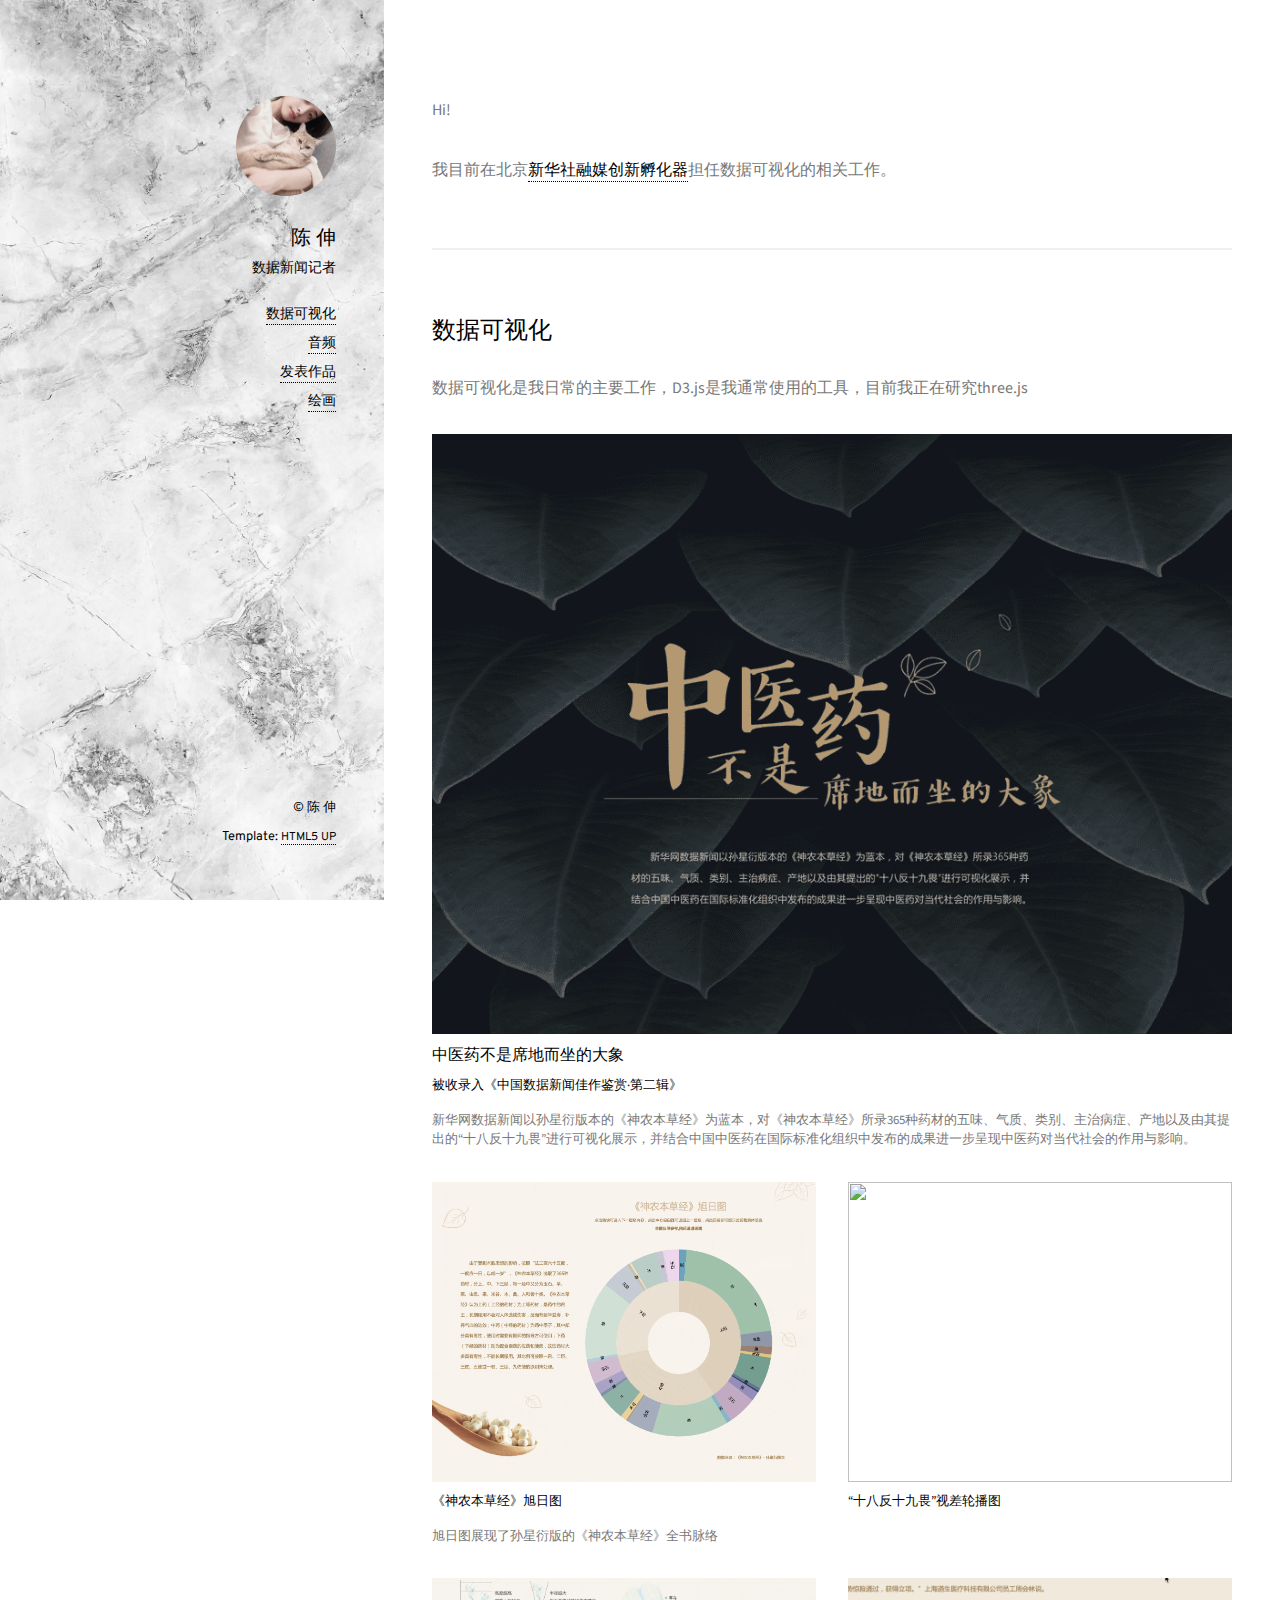
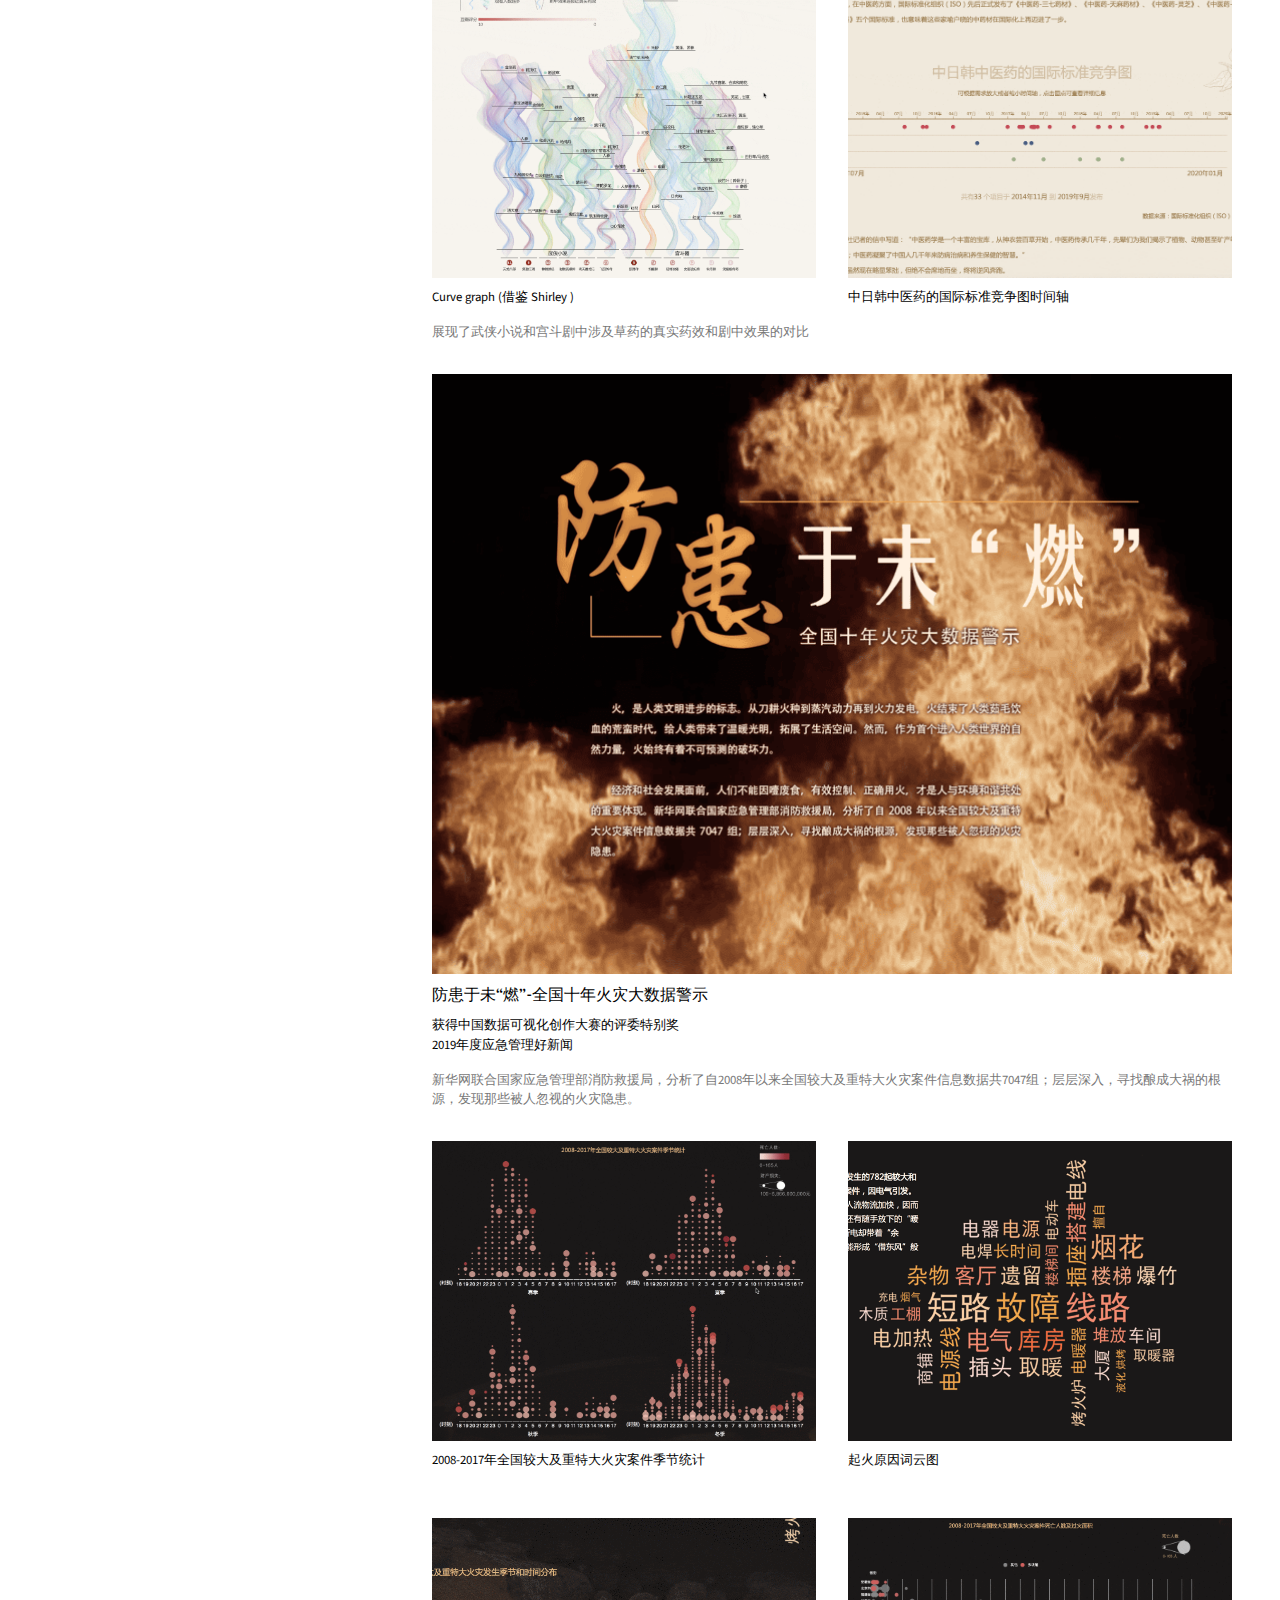
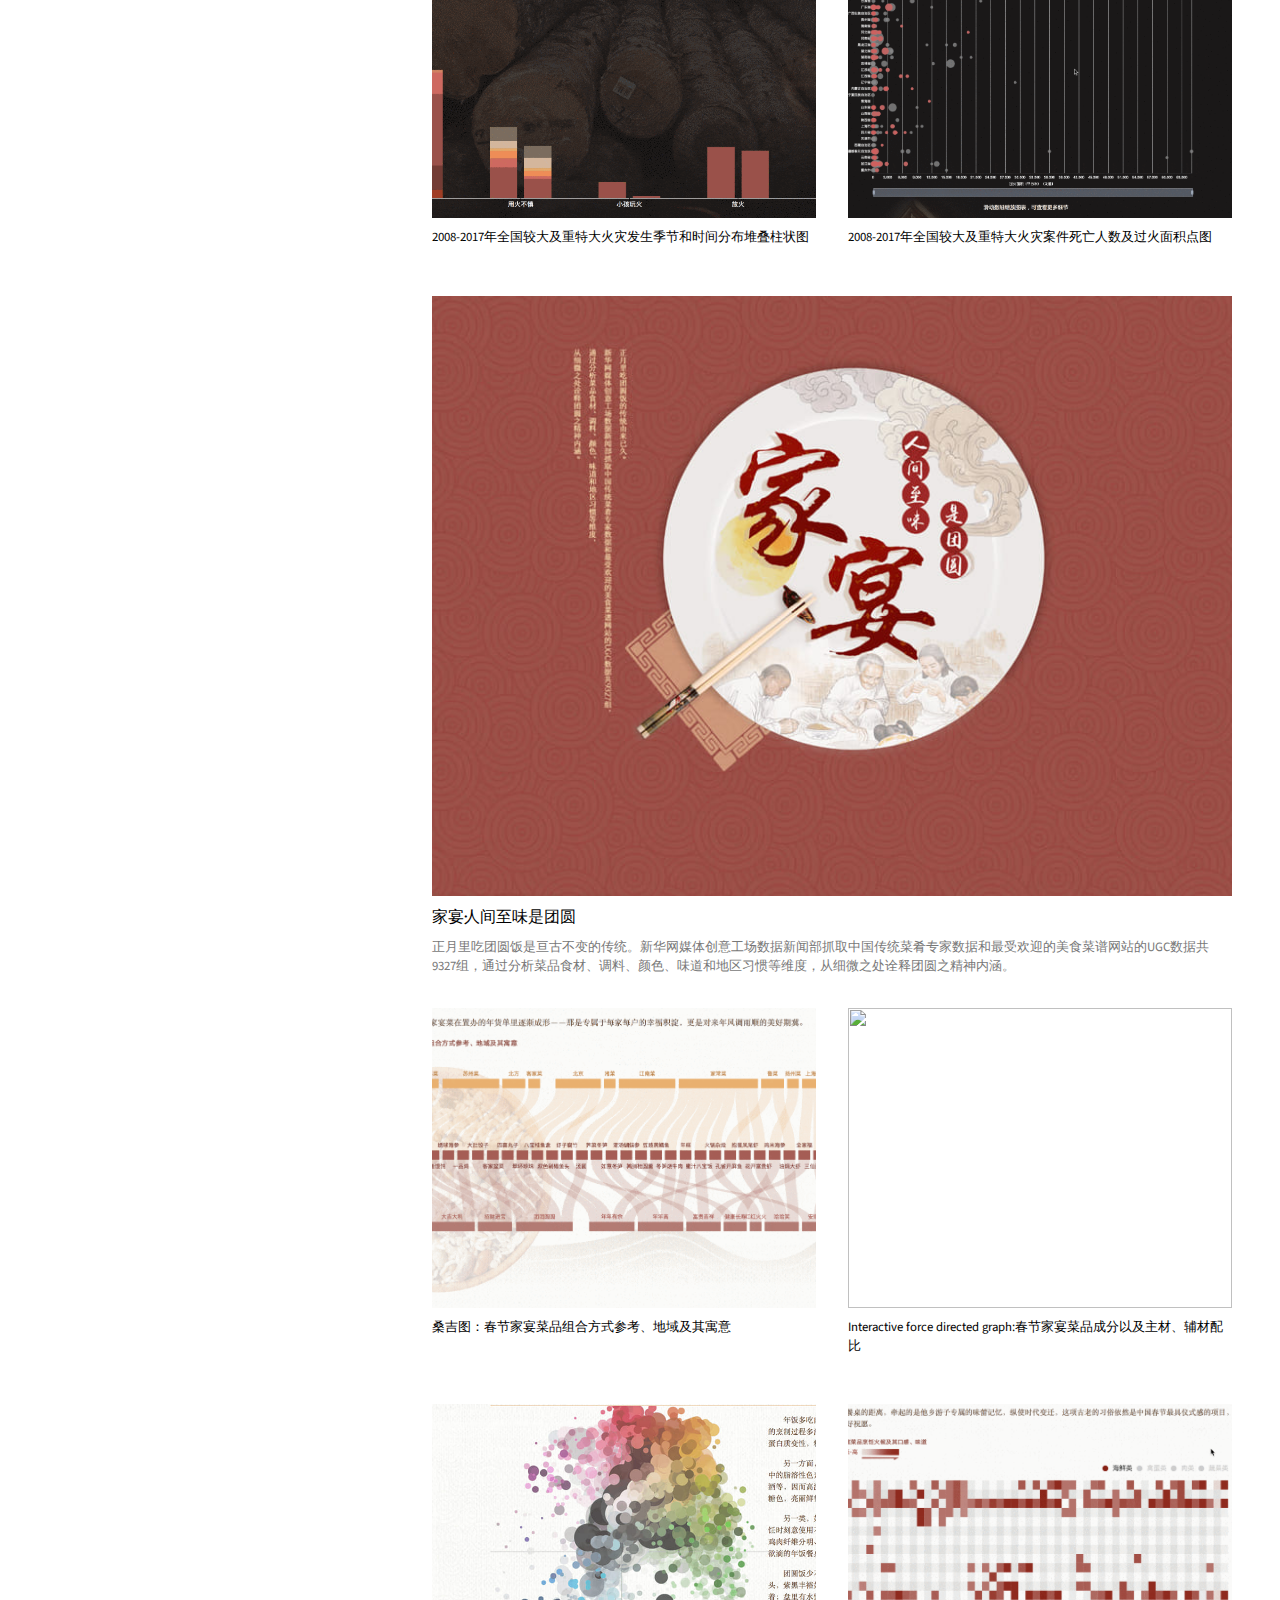
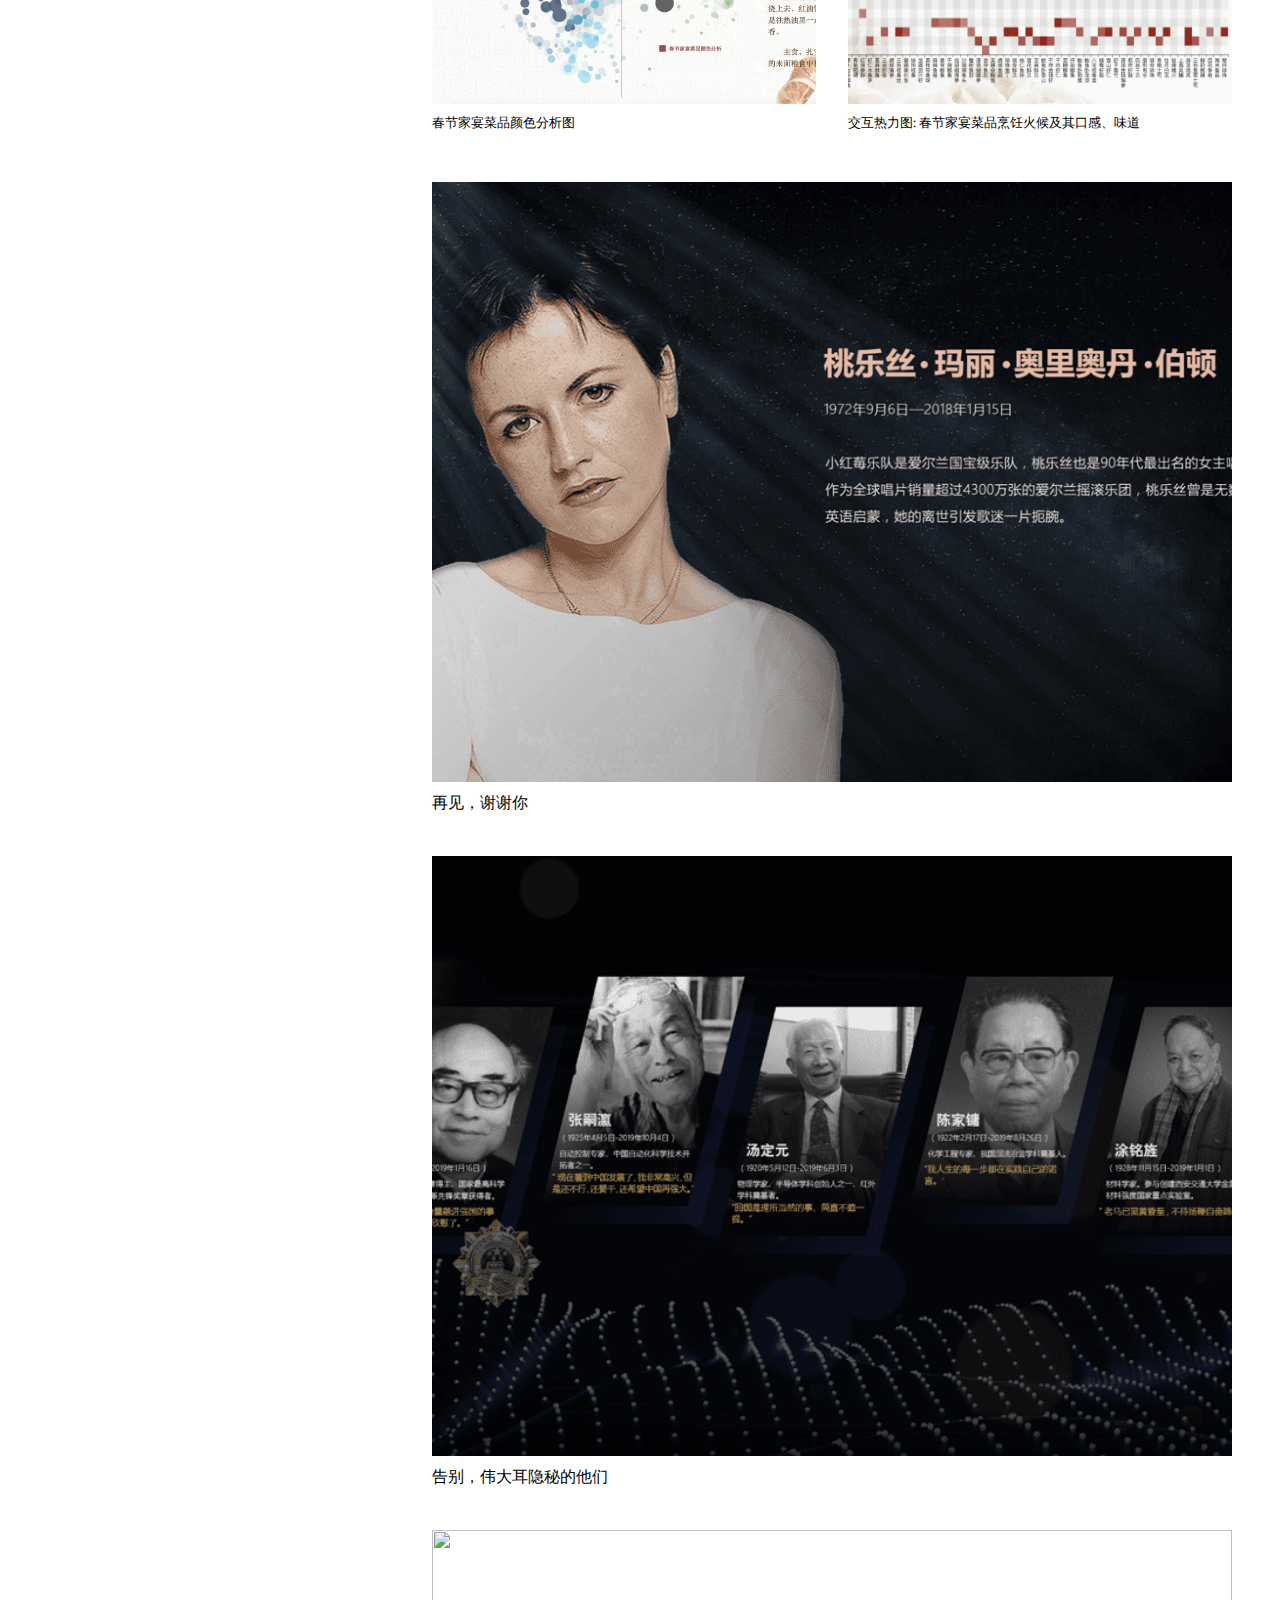
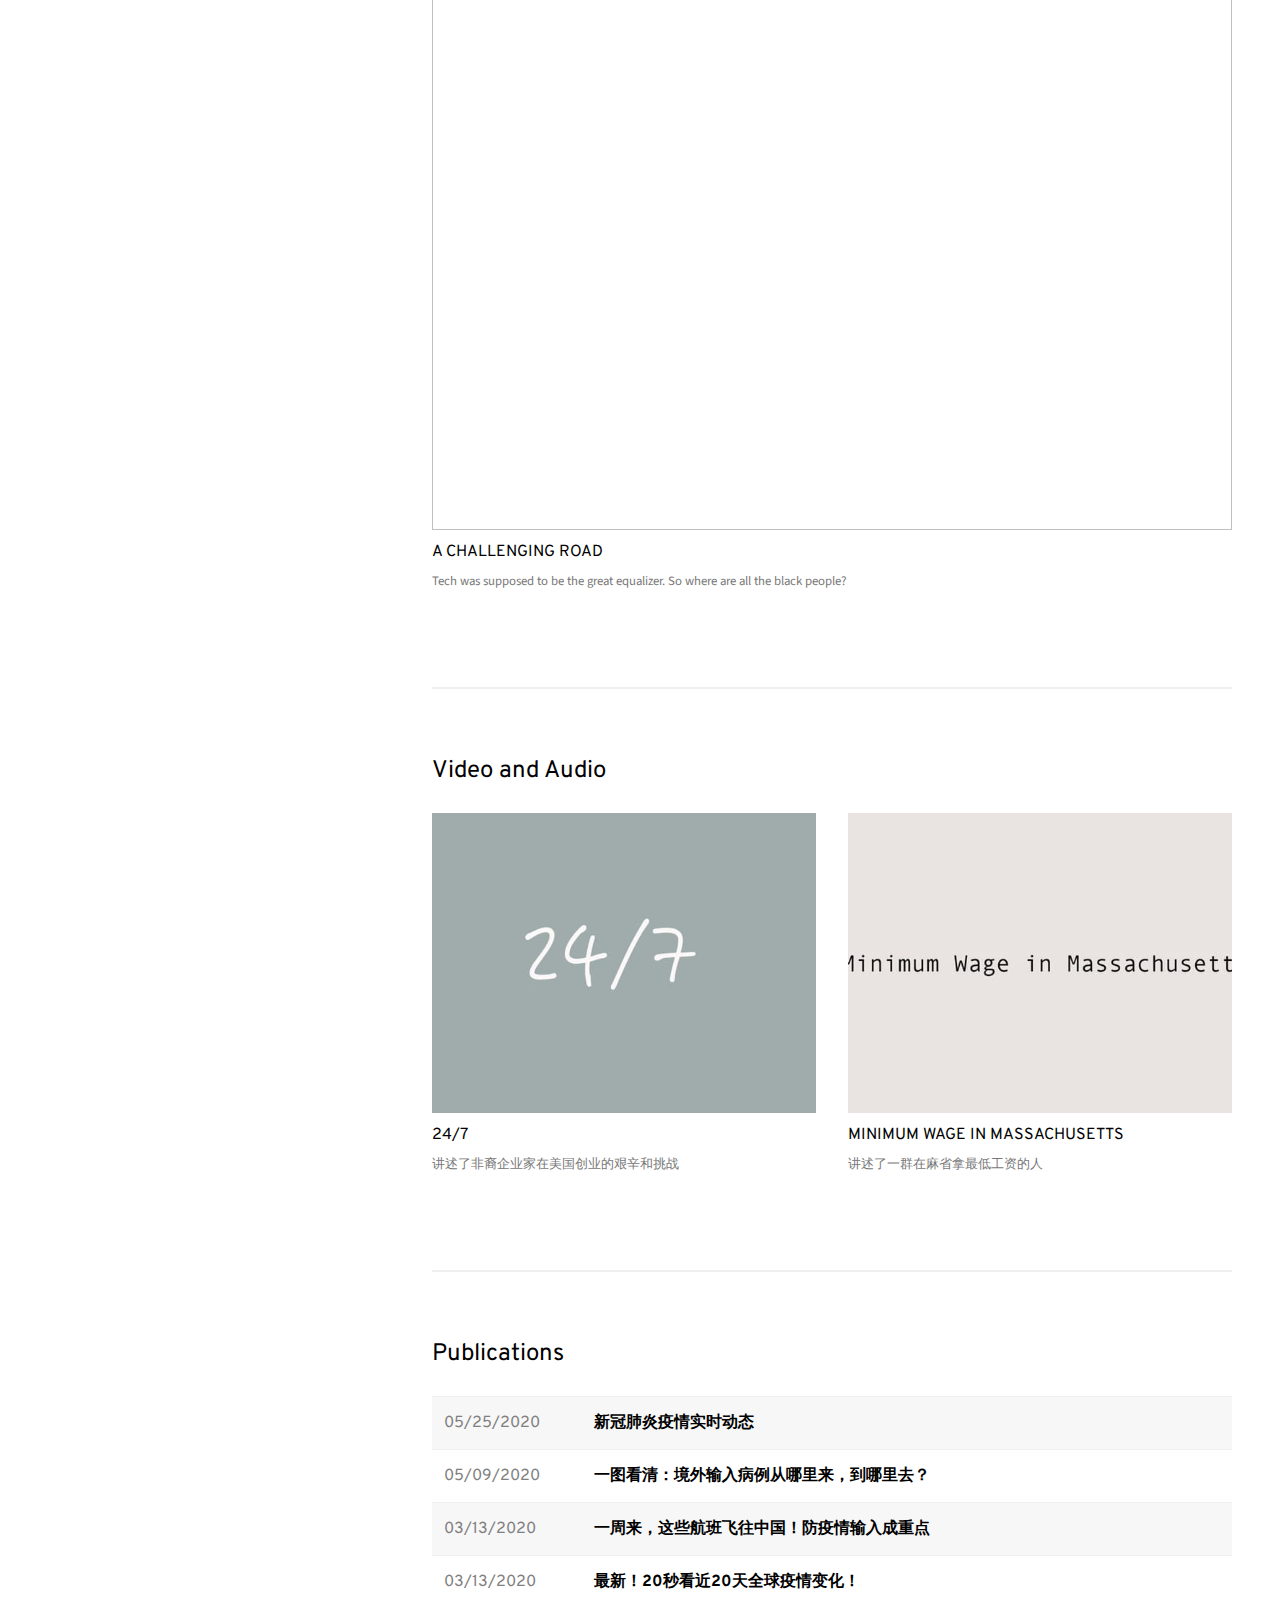
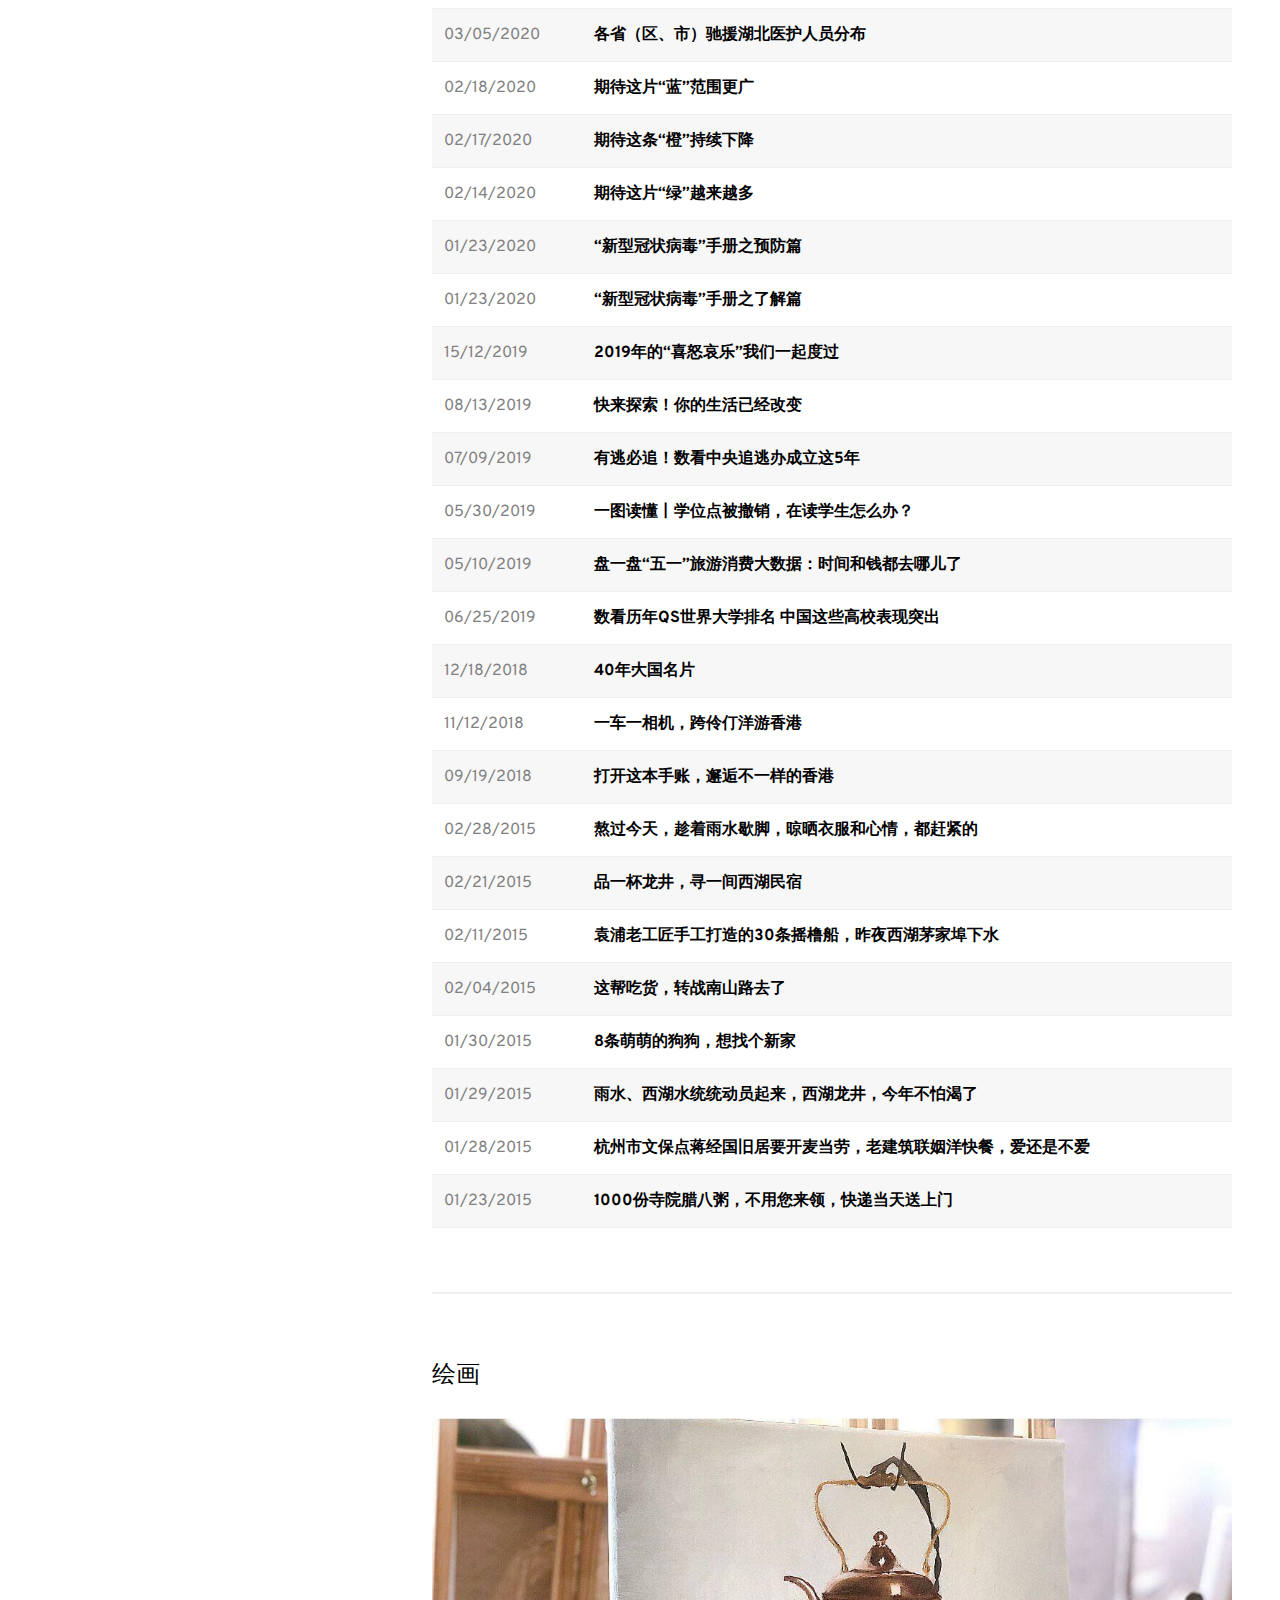
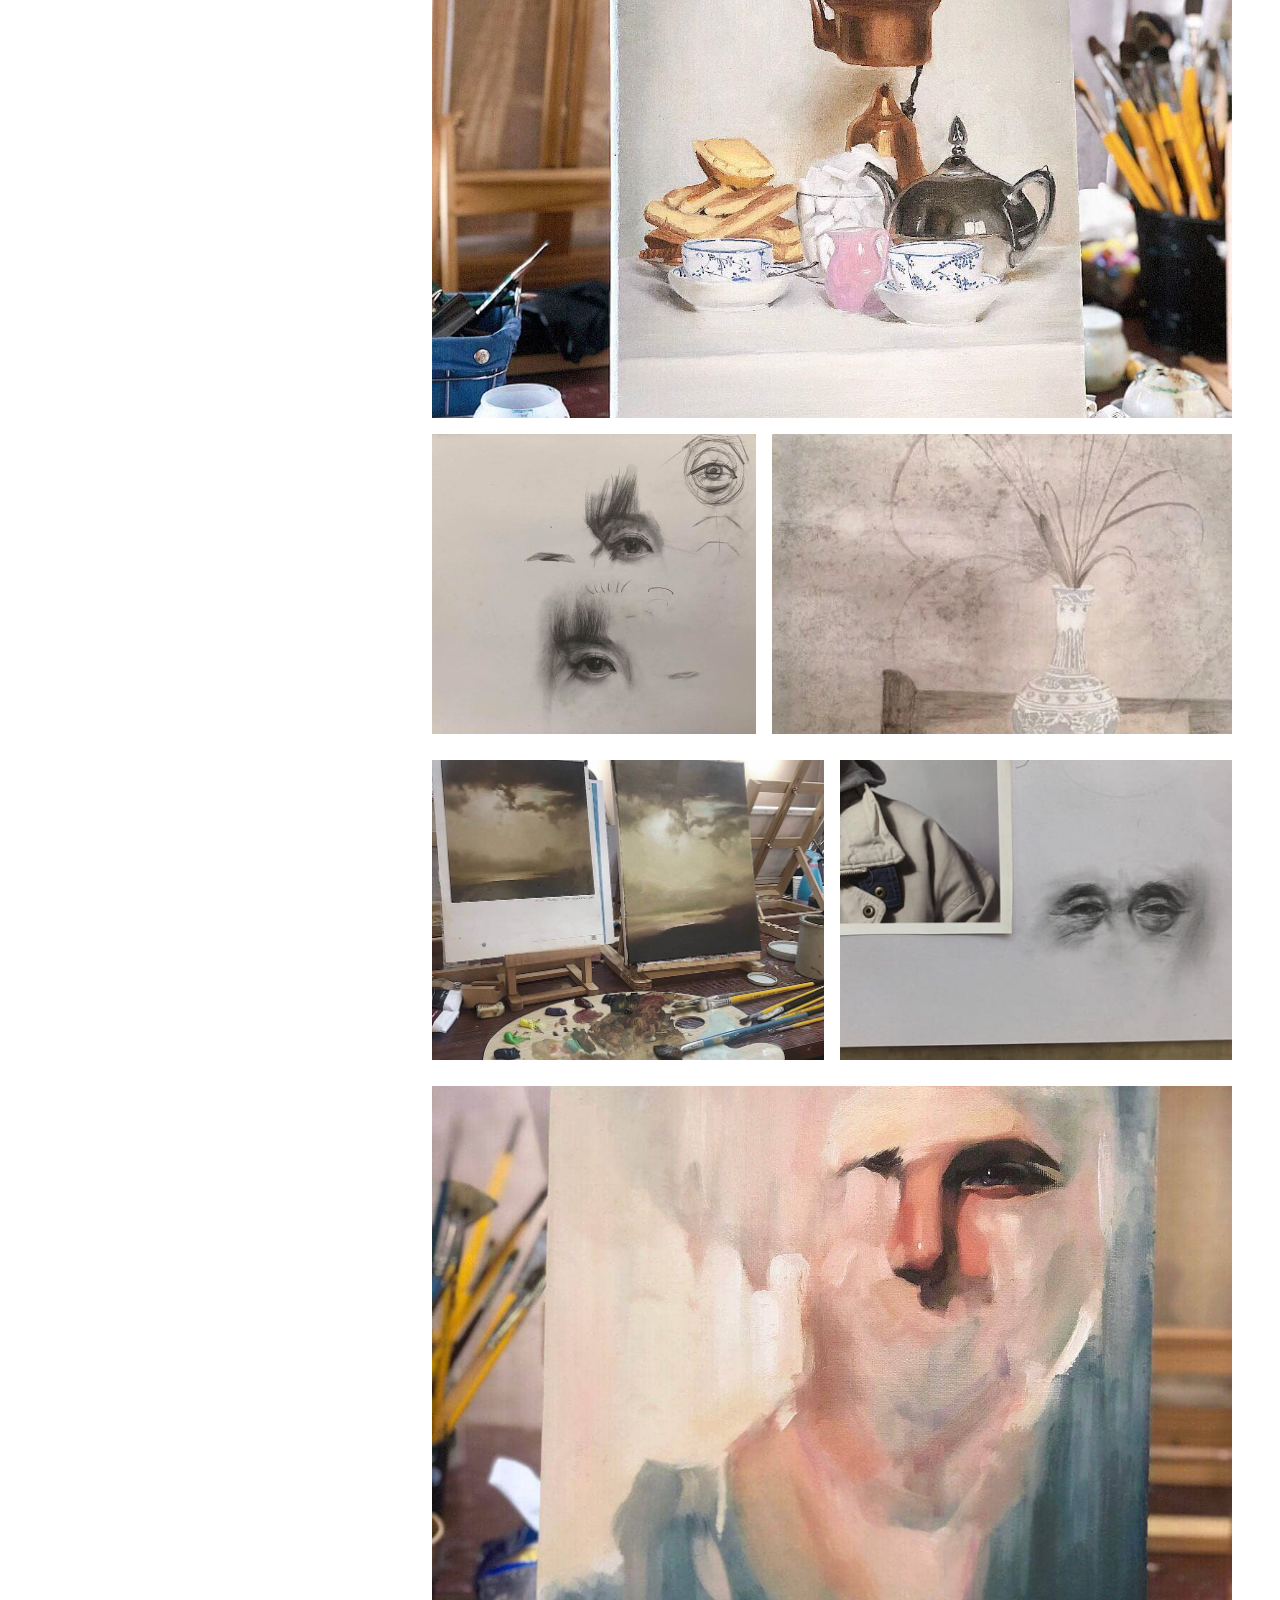
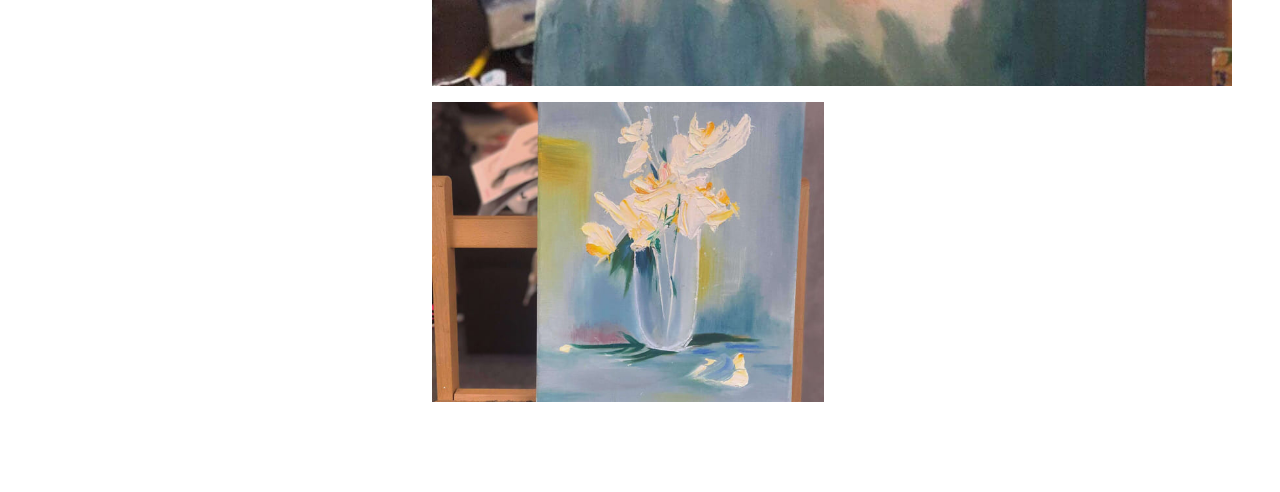
==== index2.html @ 61eae409 "add html" ====
<!DOCTYPE HTML>
<html>
	<head>
		<title>Shen Chen</title>
		<meta charset="utf-8" />
		<link rel="shortcut icon" type="image/x-icon" href="favicon.ico" />
		<meta name="viewport" content="width=device-width, initial-scale=1, user-scalable=no" />
		<link rel="stylesheet" href="assets/css/main.css" />
		<link rel="stylesheet" href="assets/css/custom.css" />
	</head>
	<body class="is-preload">

		<!-- Header -->
			<header id="header">
				<div class="inner">
					<a href="#" class="image avatar"><img src="images/shen.jpg" alt="Link to work" /></a>
					<h1> 陈 伸 </h1>
						<p>数据新闻记者</p>
						<ul >
							<li><a href="#two" > 数据可视化 </a></li>
							<li><a href="#three" > 音频 </a></li>
							<li><a href="#four" > 发表作品 </a></li>
							<li><a href="#five"> 绘画 </a></li>
						</ul>
				</div>
			</header>

		<!-- Main -->
			<div id="main">

				<!-- One -->
					<section id="one">
						<p>Hi! </p>
						<p>我目前在北京<a href="http://www.xinhuanet.com/datanews/index.htm">新华社融媒创新孵化器</a>担任数据可视化的相关工作。</p>
					</section>

				<!-- Two -->
					<section id="two">
						<h2>数据可视化</h2>
						<p>数据可视化是我日常的主要工作，D3.js是我通常使用的工具，目前我正在研究three.js </p>


						<div class="row">
							<article class="col-12 col-12-xsmall work-item">
								<a href="http://www.xinhuanet.com/video/sjxw/2019-08/02/c_1210225888.htm" target="_Blank" class="image fit thumb" ><img style="height:600px" src="images/thumbs/medicine1.png"/></a>
								<h3 class='sub_title'>中医药不是席地而坐的大象</h3>
								<div id='subhead'><p>被收录入《中国数据新闻佳作鉴赏·第二辑》</p></div>
								<p>
								新华网数据新闻以孙星衍版本的《神农本草经》为蓝本，对《神农本草经》所录365种药材的五味、气质、类别、主治病症、产地以及由其提出的“十八反十九畏”进行可视化展示，并结合中国中医药在国际标准化组织中发布的成果进一步呈现中医药对当代社会的作用与影响。
								</p>
							</article>
							<article class="col-6 col-12-xsmall work-item">
								<img src="images/thumbs/medicine2.gif" />
								<div id='subhead'><p>《神农本草经》旭日图</p></div>
								<p>旭日图展现了孙星衍版的《神农本草经》全书脉络</p>
							</article>
							<article class="col-6 col-12-xsmall work-item">
								<img src="images/thumbs/medicine3.gif" />
								<div id='subhead'><p>“十八反十九畏”视差轮播图</p></div>
							</article>
							<article class="col-6 col-12-xsmall work-item">
								<img src="images/thumbs/medicine4.gif" />
								<div id='subhead'><p>Curve graph (借鉴 <a href="http://sxywu.com/olympics/">Shirley</a> )</p></div>
								<p>展现了武侠小说和宫斗剧中涉及草药的真实药效和剧中效果的对比 </p>
							</article>
							<article class="col-6 col-12-xsmall work-item">
								<img src="images/thumbs/medicine5.gif" />
								<div id='subhead'><p>中日韩中医药的国际标准竞争图时间轴</p></div>
							</article>

							<article class="col-12 col-12-xsmall work-item">
								<a href="http://www.xinhuanet.com/video/sjxw/2019-04/12/c_1210106721.htm" class="image fit thumb" target="_blank"><img style="height:600px" src="images/thumbs/fire1.png"/></a>
								<h3 class='sub_title'>防患于未“燃”-全国十年火灾大数据警示</h3>
								<div id='subhead'><p>获得中国数据可视化创作大赛的评委特别奖<br />2019年度应急管理好新闻</p></div>
								<p>
                  新华网联合国家应急管理部消防救援局，分析了自2008年以来全国较大及重特大火灾案件信息数据共7047组；层层深入，寻找酿成大祸的根源，发现那些被人忽视的火灾隐患。
								</p>
							</article>
							<article class="col-6 col-12-xsmall work-item">
								<img src="images/thumbs/fire2.gif" />
								<div id='subhead'><p>2008-2017年全国较大及重特大火灾案件季节统计</p></div>
							</article>
							<article class="col-6 col-12-xsmall work-item">
								<img src="images/thumbs/fire3.png" />
								<div id='subhead'><p>起火原因词云图</p></div>
							</article>
							<article class="col-6 col-12-xsmall work-item">
								<img src="images/thumbs/fire4.gif" />
								<div id='subhead'><p>2008-2017年全国较大及重特大火灾发生季节和时间分布堆叠柱状图</p></div>
							</article>
							<article class="col-6 col-12-xsmall work-item">
								<img src="images/thumbs/fire5.gif" />
								<div id='subhead'><p>2008-2017年全国较大及重特大火灾案件死亡人数及过火面积点图</p></div>
							</article>

							<article class="col-12 col-12-xsmall work-item">
								<a href="http://www.xinhuanet.com/video/sjxw/2019-02/19/c_1210062862.htm" class="image fit thumb" target="_blank"><img style="height:600px" src="images/thumbs/festival1.jpg"/></a>
								<h3 class='sub_title'>家宴·人间至味是团圆</h3>
								<p>
                  正月里吃团圆饭是亘古不变的传统。新华网媒体创意工场数据新闻部抓取中国传统菜肴专家数据和最受欢迎的美食菜谱网站的UGC数据共9327组，通过分析菜品食材、调料、颜色、味道和地区习惯等维度，从细微之处诠释团圆之精神内涵。
								</p>
							</article>
							<article class="col-6 col-12-xsmall work-item">
								<img src="images/thumbs/festival2.gif" />
								<div id='subhead'><p>桑吉图：春节家宴菜品组合方式参考、地域及其寓意</p></div>
							</article>
							<article class="col-6 col-12-xsmall work-item">
								<img src="images/thumbs/festival3.gif" />
								<div id='subhead'><p>Interactive force directed graph:春节家宴菜品成分以及主材、辅材配比</p></div>
							</article>
							<article class="col-6 col-12-xsmall work-item">
								<img src="images/thumbs/festival4.jpg" />
								<div id='subhead'><p>春节家宴菜品颜色分析图</p></div>
							</article>
							<article class="col-6 col-12-xsmall work-item">
								<img src="images/thumbs/festival5.gif" />
								<div id='subhead'><p>交互热力图: 春节家宴菜品烹饪火候及其口感、味道</p></div>
							</article>

							<article class="col-12 col-12-xsmall work-item">
								<a href="http://fms.news.cn/swf/2018_sjxw/12_30_sqdr/index.html" class="image fit thumb" target="_blank"><img style="height:600px" src="images/thumbs/scroll1.png"/></a>
								<h3>再见，谢谢你</h3>
							</article>

							<article class="col-12 col-12-xsmall work-item">
								<a href="http://www.xinhuanet.com/video/sjxw/2019-12/27/c_1210414721.htm" class="image fit thumb" target="_blank"><img style="height:600px" src="images/thumbs/scroll2.png"/></a>
								<h3>告别，伟大耳隐秘的他们</h3>
							</article>

							<article class="col-12 col-12-xsmall work-item">
								<a href="https://web.northeastern.edu/themargins/tech-was-supposed-to-be-the-great-equalizer/" class="image fit thumb" target="_blank"><img style="height:600px" src="images/thumbs/dan.gif"/></a>
								<h3>A CHALLENGING ROAD</h3>
								<p>
									Tech was supposed to be the great equalizer. So where are all the black people?
								</p>
							</article>

							<!-- <article class="col-12 col-12-xsmall work-item">
								<a href="https://chenshen0406.github.io/homepage/datalist.html" class="image fit thumb" target="_blank"><img style="height:600px" src="images/thumbs/dave.gif"/></a>
								<h3>THE TREND OF U.S. STARTUP ACTIVITY</h3>
								<p>
									Coding course homework
								</p>
							</article> -->

							<!-- <article class="col-12 col-12-xsmall work-item">
								<a href="https://chenshen0406.github.io/final/dist/" class="image fit thumb" target="_blank"><img style="height:600px" src="images/thumbs/dots.gif"/></a>
								<h3>TERRORISM IN THE UNITED STATES FROM 1996 TO 2016</h3>
								<p>
									Coding course homework
								</p>
							</article> -->
						</div>

					</section>


					<!-- Three -->
						<section id="three">
							<h2>Video and Audio</h2>
							<div class="row">
								<article class="col-6 col-12-xsmall work-item">
									<a href="https://pan.baidu.com/s/1smZmDOD" class="image fit thumb" target="_blank"><img src="images/thumbs/video1.jpg" alt="Link to work" /></a>
									<h3>24/7</h3>
									<p>讲述了非裔企业家在美国创业的艰辛和挑战</p>
								</article>
								<article class="col-6 col-12-xsmall work-item">
									<a href="https://pan.baidu.com/s/1pMO1xft" class="image fit thumb" target="_blank"><img src="images/thumbs/audio1.jpg" alt="Link to work" /></a>
									<h3 class='sub_title'>Minimum Wage in Massachusetts</h3>
									<p>讲述了一群在麻省拿最低工资的人</p>
								</article>
							</div>

						</section>

						<!-- Four -->
							<section id="four">
								<h2>Publications</h2>
								<article class="col-12 col-12-xsmall work-item">
									<table style="width:100%">

                    <tr>
                      <td class="date">05/25/2020</td>
                      <td class="work">
                        <a href="http://fms.news.cn/swf/2020_sjxw/2_1_xgyq/index.html?v=0.2549804477332146" class='sub_title' target="_blank">
                          新冠肺炎疫情实时动态
                        </a><br>
                      </td>
                    </tr>

                    <tr>
                      <td class="date">05/09/2020</td>
                      <td class="work">
                        <a href="http://www.xinhuanet.com/video/sjxw/2020-05/09/c_1210611324.htm" class='sub_title' target="_blank">
                          一图看清：境外输入病例从哪里来，到哪里去？
                        </a><br>
                      </td>
                    </tr>

                    <tr>
                      <td class="date">03/13/2020</td>
                      <td class="work">
                        <a href="http://www.xinhuanet.com/video/sjxw/2020-03/13/c_1210512285.htm" class='sub_title' target="_blank">
                          一周来，这些航班飞往中国！防疫情输入成重点
                        </a><br>
                      </td>
                    </tr>

                    <tr>
                      <td class="date">03/13/2020</td>
                      <td class="work">
                        <a href="http://www.xinhuanet.com/video/2020-03/13/c_1210512931.htm" class='sub_title' target="_blank">
                          最新！20秒看近20天全球疫情变化！
                        </a><br>
                      </td>
                    </tr>

                    <tr>
                      <td class="date">03/05/2020</td>
                      <td class="work">
                        <a href="http://www.xinhuanet.com/video/sjxw/2020-03/05/c_1210501522.htm" class='sub_title' target="_blank">
                          各省（区、市）驰援湖北医护人员分布
                        </a><br>
                      </td>
                    </tr>

                    <tr>
                      <td class="date">02/18/2020</td>
                      <td class="work">
                        <a href="http://www.xinhuanet.com/video/2020-03/13/c_1210512931.htm" class='sub_title' target="_blank">
                          期待这片“蓝”范围更广
                        </a><br>
                      </td>
                    </tr>

                    <tr>
                      <td class="date">02/17/2020</td>
                      <td class="work">
                        <a href="http://www.xinhuanet.com/video/sjxw/2020-02/17/c_1210478008.htm" class='sub_title' target="_blank">
                          期待这条“橙”持续下降
                        </a><br>
                      </td>
                    </tr>

                    <tr>
                      <td class="date">02/14/2020</td>
                      <td class="work">
                        <a href="http://www.xinhuanet.com/video/sjxw/2020-02/14/c_1210474508.htm" class='sub_title' target="_blank">
                          期待这片“绿”越来越多
                        </a><br>
                      </td>
                    </tr>

                    <tr>
                      <td class="date">01/23/2020</td>
                      <td class="work">
                        <a href="http://www.xinhuanet.com/video/sjxw/2020-01/23/c_1210450336.htm" class='sub_title' target="_blank">
                          “新型冠状病毒”手册之预防篇
                        </a><br>
                      </td>
                    </tr>

                    <tr>
                      <td class="date">01/23/2020</td>
                      <td class="work">
                        <a href="http://www.xinhuanet.com/video/sjxw/2020-01/22/c_1210449031.htm" class='sub_title' target="_blank">
                        “新型冠状病毒”手册之了解篇
                        </a><br>
                      </td>
                    </tr>

                    <tr>
                      <td class="date">15/12/2019</td>
                      <td class="work">
                        <a href="http://www.xinhuanet.com/video/sjxw/2019-12/25/c_1210411495.htm" class='sub_title' target="_blank">
                          2019年的“喜怒哀乐”我们一起度过
                        </a><br>
                      </td>
                    </tr>

									<tr>
										<td class="date">08/13/2019</td>
										<td class="work">
											<a href="http://fms.news.cn/swf/2019_sjxw/8_13_ms/index.html" class='sub_title' target="_blank">
												快来探索！你的生活已经改变
											</a><br>
										</td>
									</tr>

									<tr>
										<td class="date">07/09/2019</td>
										<td class="work">
											<a href="http://www.xinhuanet.com/video/sjxw/2019-07/09/c_1210186580.htm" class='sub_title' target="_blank">
												有逃必追！数看中央追逃办成立这5年
											</a>
										</td>
									</tr>
									<tr>
										<td class="date">05/30/2019</td>
										<td class="work">
											<a href="http://www.xinhuanet.com/video/sjxw/2019-05/30/c_1210147977.htm " class='sub_title' target="_blank">
												一图读懂丨学位点被撤销，在读学生怎么办？
											</a>
										</td>
									</tr>
									<tr>
										<td class="date">05/10/2019</td>
										<td class="work">
											<a href="http://www.xinhuanet.com/video/sjxw/2019-05/10/c_1210131054.htm" class='sub_title' target="_blank">
												盘一盘“五一”旅游消费大数据：时间和钱都去哪儿了
											</a>
										</td>
									</tr>
									<tr>
										<td class="date">06/25/2019</td>
										<td class="work">
											<a href="http://www.xinhuanet.com/video/sjxw/2019-06/25/c_1210169179.htm" class='sub_title' target="_blank">
												数看历年QS世界大学排名 中国这些高校表现突出
											</a>
										</td>
									</tr>
									<tr>
										<td class="date">12/18/2018</td>
										<td class="work">
											<a href="http://www.xinhuanet.com/video/sjxw/2018-12/18/c_1210018050.htm" class='sub_title' target="_blank">
												40年·大国名片
											</a>
										</td>
									</tr>
									<tr>
										<td class="date">11/12/2018</td>
										<td class="work">
											<a href="http://www.xinhuanet.com/video/sjxw/2018-11/12/c_129991856.htm" class='sub_title' target="_blank">
												一车一相机，跨伶仃洋游香港
											</a>
										</td>
									</tr>
									<tr>
										<td class="date">09/19/2018</td>
										<td class="work">
											<a href="http://www.xinhuanet.com/video/sjxw/2018-09/19/c_129956661.htm" class='sub_title' target="_blank">
												打开这本手账，邂逅不一样的香港
											</a>
										</td>
									</tr>
									<tr>
										<td class="date">02/28/2015</td>
										<td class="work">
											<a href="http://qjwb.zjol.com.cn/html/2015-02/28/content_2977026.htm?div=-1" class='sub_title' target="_blank">
                        熬过今天，趁着雨水歇脚，晾晒衣服和心情，都赶紧的
											</a><br>
										</td>
									</tr>
									<tr>
										<td class="date">02/21/2015</td>
										<td class="work">
											<a href="http://qjwb.zjol.com.cn/html/2015-02/21/content_2974654.htm?div=-1" class='sub_title' target="_blank">
                        品一杯龙井，寻一间西湖民宿
											</a><br>
										</td>
									</tr>
									<tr>
										<td class="date">02/11/2015</td>
										<td class="work">
											<a href="http://qjwb.zjol.com.cn/html/2015-02/11/content_2968816.htm?div=-1" class='sub_title' target="_blank">
                        袁浦老工匠手工打造的30条摇橹船，昨夜西湖茅家埠下水
                      </a><br>
										</td>
									</tr>
									<tr>
										<td class="date">02/04/2015</td>
										<td class="work">
											<a href="http://qjwb.zjol.com.cn/html/2015-02/04/content_2962289.htm?div=-1" class='sub_title' target="_blank">
												这帮吃货，转战南山路去了
											</a><br>
										</td>
									</tr>
									<tr>
										<td class="date">01/30/2015</td>
										<td class="work">
											<a href="http://qjwb.zjol.com.cn/html/2015-01/30/content_2958847.htm?div=-1" class='sub_title' target="_blank">
												8条萌萌的狗狗，想找个新家
											</a><br>
										</td>
									</tr>
									<tr>
										<td class="date">01/29/2015</td>
										<td class="work">
											<a href="http://qjwb.zjol.com.cn/html/2015-01/29/content_2956926.htm?div=-1" class='sub_title' target="_blank">
                        雨水、西湖水统统动员起来，西湖龙井，今年不怕渴了
											</a><br>
										</td>
									</tr>
									<tr>
										<td class="date">01/28/2015</td>
										<td class="work">
											<a href="http://qjwb.zjol.com.cn/html/2015-01/28/content_2956063.htm?div=-1" class='sub_title' target="_blank">
                        杭州市文保点蒋经国旧居要开麦当劳，老建筑联姻洋快餐，爱还是不爱
											</a><br>
										</td>
									</tr>
									<tr>
										<td class="date">01/23/2015</td>
										<td class="work">
											<a href="http://qjwb.zjol.com.cn/html/2015-01/23/content_2951926.htm?div=-1" class='sub_title' target="_blank">
                        1000份寺院腊八粥，不用您来领，快递当天送上门
											</a><br>
										</td>
									</tr>
								</table>
								</article>
							</section>

							<section id="five">
								<h2>绘画</h2>
								<!-- <p>I have loved drawing since I was a kid. Sometimes painting helps to distract me from difficult situations and concentrate my mind. </p> -->
								<div class="box alt">
									<div class="row gtr-50 gtr-uniform">
										<article class="col-12 col-12-xsmall tall-work-item"><a href="images/thumbs/fine6.jpg" class="image fit thumb"><img src="images/thumbs/fine6.jpg"/></a></article>
										<article class="col-5 col-12-xsmall work-item"><a href="images/thumbs/fine2.jpg" class="image fit thumb"><img src="images/thumbs/fine2.jpg"/></a></article>
										<article class="col-7 col-12-xsmall work-item"><a href="images/thumbs/fine3.jpg" class="image fit thumb"><img src="images/thumbs/fine3.jpg"/></a></article>
										<article class="col-6 col-12-xsmall work-item"><a href="images/thumbs/fine4.jpg" class="image fit thumb"><img src="images/thumbs/fine4.jpg"/></a></article>
										<article class="col-6 col-12-xsmall work-item"><a href="images/thumbs/fine1.jpg" class="image fit thumb"><img src="images/thumbs/fine1.jpg"/></a></article>
										<article class="col-12 col-12-xsmall tall-work-item"><a href="images/thumbs/fine5.jpg" class="image fit thumb"><img src="images/thumbs/fine5.jpg"/></a></article>
										<article class="col-6 col-12-xsmall work-item"><a href="images/thumbs/fine7.jpg" class="image fit thumb"><img src="images/thumbs/fine7.jpg" /></a></article>
									</div>
								</div>
							</section>



		<!-- Footer -->
			<footer id="footer">
				<div class="inner">
					<!-- <ul class="icons">
						<li><a href="http://twitter.com/beatricezjin" class="icon fa-twitter" target="_blank"><span class="label">Twitter</span></a></li>
						<li><a href="http://github.com/bzjin" class="icon fa-github" target="_blank"><span class="label">Github</span></a></li>
						<li><a href="https://www.linkedin.com/in/beatrice-j-1486b997/" class="icon fa-linkedin" target="_blank"><span class="label">LinkedIn</span></a></li>
					</ul> -->
					<ul class="copyright" >
						<li>&copy; 陈 伸</li><li>Template: <a href="http://html5up.net">HTML5 UP</a></li>
					</ul>
				</div>
			</footer>

		<!-- Scripts -->
			<script src="assets/js/jquery.min.js"></script>
			<script src="assets/js/jquery.poptrox.min.js"></script>
			<script src="assets/js/browser.min.js"></script>
			<script src="assets/js/breakpoints.min.js"></script>
			<script src="assets/js/util.js"></script>
			<script src="assets/js/main.js"></script>

	</body>
</html>
---- assets/css/main.css ----
@import url("font-awesome.min.css");
@import url("https://fonts.googleapis.com/css?family=Overpass:400,800");
@import url("https://fonts.googleapis.com/css?family=Source+Sans+Pro:400,800");

/*
	Strata by HTML5 UP
	html5up.net | @ajlkn
	Free for personal and commercial use under the CCA 3.0 license (html5up.net/license)
*/

html, body, div, span, applet, object,
iframe, h1, h2, h3, h4, h5, h6, p, blockquote,
pre, a, abbr, acronym, address, big, cite,
code, del, dfn, em, img, ins, kbd, q, s, samp,
small, strike, strong, sub, sup, tt, var, b,
u, i, center, dl, dt, dd, ol, ul, li, fieldset,
form, label, legend, table, caption, tbody,
tfoot, thead, tr, th, td, article, aside,
canvas, details, embed, figure, figcaption,
footer, header, hgroup, menu, nav, output, ruby,
section, summary, time, mark, audio, video {
	margin: 0;
	padding: 0;
	border: 0;
	font-size: 100%;
	font: inherit;
	vertical-align: baseline;}

article, aside, details, figcaption, figure,
footer, header, hgroup, menu, nav, section {
	display: block;}

body {
	line-height: 1;
}

ol, ul {
	list-style: none;
}

blockquote, q {
	quotes: none;
}

	blockquote:before, blockquote:after, q:before, q:after {
		content: '';
		content: none;
	}

table {
	border-collapse: collapse;
	border-spacing: 0;
}

body {
	-webkit-text-size-adjust: none;
}

mark {
	background-color: transparent;
	color: inherit;
}

input::-moz-focus-inner {
	border: 0;
	padding: 0;
}

input, select, textarea {
	-moz-appearance: none;
	-webkit-appearance: none;
	-ms-appearance: none;
	appearance: none;
}

/* Basic */

	html {
		box-sizing: border-box;
	}

	*, *:before, *:after {
		box-sizing: inherit;
	}

	body {
		background: #fff;
	}

		body.is-preload *, body.is-preload *:before, body.is-preload *:after {
			-moz-animation: none !important;
			-webkit-animation: none !important;
			-ms-animation: none !important;
			animation: none !important;
			-moz-transition: none !important;
			-webkit-transition: none !important;
			-ms-transition: none !important;
			transition: none !important;
		}

	body, input, select, textarea {
		/* color: black; */
		color: #787878;
		font-family: "Overpass", Helvetica, sans-serif;
		font-size: 16pt;
		font-weight: 400;
		line-height: 1.75em;
	}

	a {
		-moz-transition: color 0.2s ease-in-out, border-color 0.2s ease-in-out;
		-webkit-transition: color 0.2s ease-in-out, border-color 0.2s ease-in-out;
		-ms-transition: color 0.2s ease-in-out, border-color 0.2s ease-in-out;
		transition: color 0.2s ease-in-out, border-color 0.2s ease-in-out;
		border-bottom: dotted 1px ;
		/* border-bottom: dotted 1px #49bf9d; */
		color: black;
		text-decoration: none;
	}

		a:hover {
			border-bottom-color: transparent;
			color: #49bf9d !important;
			text-decoration: none;
		}

	strong, b {
		color: #787878;
		font-weight: 400;
	}

	em, i {
		font-style: italic;
	}

	p {
		margin: 0 0 2em 0;
	}

	h1, h2, h3, h4, h5, h6 {
		color: black;
		/* font-weight: 700; */
		line-height: 1em;
		margin: 0 0 1em 0;
	}

		h1 a, h2 a, h3 a, h4 a, h5 a, h6 a {
			color: inherit;
			text-decoration: none;
		}

	h1 {
		font-size: 2em;
		line-height: 1.5em;
	}

	h2 {
		font-size: 1.5em;
		line-height: 1.5em;
	}

	h3 {
		font-size: 1.25em;
		line-height: 1.5em;
	}

	h4 {
		font-size: 1.1em;
		line-height: 1.5em;
	}

	h5 {
		font-size: 0.9em;
		line-height: 1.5em;
	}

	h6 {
		font-size: 0.7em;
		line-height: 1.5em;
	}

	#subhead{
		font-size: 1em;
		margin-bottom: 1em;
		color:black;
	}

	sub {
		font-size: 0.8em;
		position: relative;
		top: 0.5em;
	}

	sup {
		font-size: 0.8em;
		position: relative;
		top: -0.5em;
	}

	hr {
		border: 0;
		border-bottom: solid 2px #efefef;
		margin: 2em 0;
	}

		hr.major {
			margin: 3em 0;
		}

	blockquote {
		border-left: solid 6px #efefef;
		font-style: italic;
		margin: 0 0 2em 0;
		padding: 0.5em 0 0.5em 1.5em;
	}

	code {
		background: #f7f7f7;
		border-radius: 0.35em;
		border: solid 2px #efefef;
		font-family: "Courier New", monospace;
		font-size: 0.9em;
		margin: 0 0.25em;
		padding: 0.25em 0.65em;
	}

	pre {
		-webkit-overflow-scrolling: touch;
		font-family: "Courier New", monospace;
		font-size: 0.9em;
		margin: 0 0 2em 0;
	}

		pre code {
			display: block;
			line-height: 1.75em;
			padding: 1em 1.5em;
			overflow-x: auto;
		}

	.align-left {
		text-align: left;
	}

	.align-center {
		text-align: center;
	}

	.align-right {
		text-align: right;
	}

/* Container */

	.container {
		margin: 0 auto;
		max-width: calc(100% - 4em);
		width: 100%;
	}

		.container.xsmall {
			width: 25%;
		}

		.container.small {
			width: 50%;
		}

		.container.medium {
			width: 75%;
		}

		.container.large {
			width: 125%;
		}

		.container.xlarge {
			width: 150%;
		}

		.container.max {
			width: 100%;
		}

		@media screen and (max-width: 980px) {

			.container {
				width: 100% !important;
				max-width: 100% !important;
			}

		}

		@media screen and (max-width: 480px) {

			.container {
				max-width: calc(100% - 3em);
			}

		}

/* Row */

	.row {
		display: flex;
		flex-wrap: wrap;
		box-sizing: border-box;
		align-items: stretch;
	}

		.row > * {
			box-sizing: border-box;
		}

		.row.gtr-uniform > * > :last-child {
			margin-bottom: 0;
		}

		.row.aln-left {
			justify-content: flex-start;
		}

		.row.aln-center {
			justify-content: center;
		}

		.row.aln-right {
			justify-content: flex-end;
		}

		.row.aln-top {
			align-items: flex-start;
		}

		.row.aln-middle {
			align-items: center;
		}

		.row.aln-bottom {
			align-items: flex-end;
		}

		.row > .imp {
			order: -1;
		}

		.row > .col-1 {
			width: 8.3333333333%;
		}

		.row > .off-1 {
			margin-left: 8.3333333333%;
		}

		.row > .col-2 {
			width: 16.6666666667%;
		}

		.row > .off-2 {
			margin-left: 16.6666666667%;
		}

		.row > .col-3 {
			width: 25%;
		}

		.row > .off-3 {
			margin-left: 25%;
		}

		.row > .col-4 {
			width: 33.3333333333%;
		}

		.row > .off-4 {
			margin-left: 33.3333333333%;
		}

		.row > .col-5 {
			width: 41.6666666667%;
		}

		.row > .off-5 {
			margin-left: 41.6666666667%;
		}

		.row > .col-6 {
			width: 50%;
		}

		.row > .off-6 {
			margin-left: 50%;
		}

		.row > .col-7 {
			width: 58.3333333333%;
		}

		.row > .off-7 {
			margin-left: 58.3333333333%;
		}

		.row > .col-8 {
			width: 66.6666666667%;
		}

		.row > .off-8 {
			margin-left: 66.6666666667%;
		}

		.row > .col-9 {
			width: 75%;
		}

		.row > .off-9 {
			margin-left: 75%;
		}

		.row > .col-10 {
			width: 83.3333333333%;
		}

		.row > .off-10 {
			margin-left: 83.3333333333%;
		}

		.row > .col-11 {
			width: 91.6666666667%;
		}

		.row > .off-11 {
			margin-left: 91.6666666667%;
		}

		.row > .col-12 {
			width: 100%;
		}

		.row > .off-12 {
			margin-left: 100%;
		}

		.row.gtr-0 {
			margin-top: 0;
			margin-left: 0em;
		}

			.row.gtr-0 > * {
				padding: 0 0 0 0em;
			}

			.row.gtr-0.gtr-uniform {
				margin-top: 0em;
			}

				.row.gtr-0.gtr-uniform > * {
					padding-top: 0em;
				}

		.row.gtr-25 {
			margin-top: 0;
			margin-left: -0.625em;
		}

			.row.gtr-25 > * {
				padding: 0 0 0 0.625em;
			}

			.row.gtr-25.gtr-uniform {
				margin-top: -0.625em;
			}

				.row.gtr-25.gtr-uniform > * {
					padding-top: 0.625em;
				}

		.row.gtr-50 {
			margin-top: 0;
			margin-left: -1.25em;
		}

			.row.gtr-50 > * {
				padding: 0 0 0 1.25em;
			}

			.row.gtr-50.gtr-uniform {
				margin-top: -1.25em;
			}

				.row.gtr-50.gtr-uniform > * {
					padding-top: 1.25em;
				}

		.row {
			margin-top: 0;
			margin-left: -2.5em;
		}

			.row > * {
				padding: 0 0 0 2.5em;
			}

			.row.gtr-uniform {
				margin-top: -2.5em;
			}

				.row.gtr-uniform > * {
					padding-top: 2.5em;
				}

		.row.gtr-150 {
			margin-top: 0;
			margin-left: -3.75em;
		}

			.row.gtr-150 > * {
				padding: 0 0 0 3.75em;
			}

			.row.gtr-150.gtr-uniform {
				margin-top: -3.75em;
			}

				.row.gtr-150.gtr-uniform > * {
					padding-top: 3.75em;
				}

		.row.gtr-200 {
			margin-top: 0;
			margin-left: -5em;
		}

			.row.gtr-200 > * {
				padding: 0 0 0 5em;
			}

			.row.gtr-200.gtr-uniform {
				margin-top: -5em;
			}

				.row.gtr-200.gtr-uniform > * {
					padding-top: 5em;
				}

		@media screen and (max-width: 1800px) {

			.row {
				display: flex;
				flex-wrap: wrap;
				box-sizing: border-box;
				align-items: stretch;
			}

				.row > * {
					box-sizing: border-box;
				}

				.row.gtr-uniform > * > :last-child {
					margin-bottom: 0;
				}

				.row.aln-left {
					justify-content: flex-start;
				}

				.row.aln-center {
					justify-content: center;
				}

				.row.aln-right {
					justify-content: flex-end;
				}

				.row.aln-top {
					align-items: flex-start;
				}

				.row.aln-middle {
					align-items: center;
				}

				.row.aln-bottom {
					align-items: flex-end;
				}

				.row > .imp-xlarge {
					order: -1;
				}

				.row > .col-1-xlarge {
					width: 8.3333333333%;
				}

				.row > .off-1-xlarge {
					margin-left: 8.3333333333%;
				}

				.row > .col-2-xlarge {
					width: 16.6666666667%;
				}

				.row > .off-2-xlarge {
					margin-left: 16.6666666667%;
				}

				.row > .col-3-xlarge {
					width: 25%;
				}

				.row > .off-3-xlarge {
					margin-left: 25%;
				}

				.row > .col-4-xlarge {
					width: 33.3333333333%;
				}

				.row > .off-4-xlarge {
					margin-left: 33.3333333333%;
				}

				.row > .col-5-xlarge {
					width: 41.6666666667%;
				}

				.row > .off-5-xlarge {
					margin-left: 41.6666666667%;
				}

				.row > .col-6-xlarge {
					width: 50%;
				}

				.row > .off-6-xlarge {
					margin-left: 50%;
				}

				.row > .col-7-xlarge {
					width: 58.3333333333%;
				}

				.row > .off-7-xlarge {
					margin-left: 58.3333333333%;
				}

				.row > .col-8-xlarge {
					width: 66.6666666667%;
				}

				.row > .off-8-xlarge {
					margin-left: 66.6666666667%;
				}

				.row > .col-9-xlarge {
					width: 75%;
				}

				.row > .off-9-xlarge {
					margin-left: 75%;
				}

				.row > .col-10-xlarge {
					width: 83.3333333333%;
				}

				.row > .off-10-xlarge {
					margin-left: 83.3333333333%;
				}

				.row > .col-11-xlarge {
					width: 91.6666666667%;
				}

				.row > .off-11-xlarge {
					margin-left: 91.6666666667%;
				}

				.row > .col-12-xlarge {
					width: 100%;
				}

				.row > .off-12-xlarge {
					margin-left: 100%;
				}

				.row.gtr-0 {
					margin-top: 0;
					margin-left: 0em;
				}

					.row.gtr-0 > * {
						padding: 0 0 0 0em;
					}

					.row.gtr-0.gtr-uniform {
						margin-top: 0em;
					}

						.row.gtr-0.gtr-uniform > * {
							padding-top: 0em;
						}

				.row.gtr-25 {
					margin-top: 0;
					margin-left: -0.625em;
				}

					.row.gtr-25 > * {
						padding: 0 0 0 0.625em;
					}

					.row.gtr-25.gtr-uniform {
						margin-top: -0.625em;
					}

						.row.gtr-25.gtr-uniform > * {
							padding-top: 0.625em;
						}

				.row.gtr-50 {
					margin-top: 0;
					margin-left: -1.25em;
				}

					.row.gtr-50 > * {
						padding: 0 0 0 1.25em;
					}

					.row.gtr-50.gtr-uniform {
						margin-top: -1.25em;
					}

						.row.gtr-50.gtr-uniform > * {
							padding-top: 1.25em;
						}

				.row {
					margin-top: 0;
					margin-left: -2.5em;
				}

					.row > * {
						padding: 0 0 0 2.5em;
					}

					.row.gtr-uniform {
						margin-top: -2.5em;
					}

						.row.gtr-uniform > * {
							padding-top: 2.5em;
						}

				.row.gtr-150 {
					margin-top: 0;
					margin-left: -3.75em;
				}

					.row.gtr-150 > * {
						padding: 0 0 0 3.75em;
					}

					.row.gtr-150.gtr-uniform {
						margin-top: -3.75em;
					}

						.row.gtr-150.gtr-uniform > * {
							padding-top: 3.75em;
						}

				.row.gtr-200 {
					margin-top: 0;
					margin-left: -5em;
				}

					.row.gtr-200 > * {
						padding: 0 0 0 5em;
					}

					.row.gtr-200.gtr-uniform {
						margin-top: -5em;
					}

						.row.gtr-200.gtr-uniform > * {
							padding-top: 5em;
						}

		}

		@media screen and (max-width: 1280px) {

			.row {
				display: flex;
				flex-wrap: wrap;
				box-sizing: border-box;
				align-items: stretch;
			}

				.row > * {
					box-sizing: border-box;
				}

				.row.gtr-uniform > * > :last-child {
					margin-bottom: 0;
				}

				.row.aln-left {
					justify-content: flex-start;
				}

				.row.aln-center {
					justify-content: center;
				}

				.row.aln-right {
					justify-content: flex-end;
				}

				.row.aln-top {
					align-items: flex-start;
				}

				.row.aln-middle {
					align-items: center;
				}

				.row.aln-bottom {
					align-items: flex-end;
				}

				.row > .imp-large {
					order: -1;
				}

				.row > .col-1-large {
					width: 8.3333333333%;
				}

				.row > .off-1-large {
					margin-left: 8.3333333333%;
				}

				.row > .col-2-large {
					width: 16.6666666667%;
				}

				.row > .off-2-large {
					margin-left: 16.6666666667%;
				}

				.row > .col-3-large {
					width: 25%;
				}

				.row > .off-3-large {
					margin-left: 25%;
				}

				.row > .col-4-large {
					width: 33.3333333333%;
				}

				.row > .off-4-large {
					margin-left: 33.3333333333%;
				}

				.row > .col-5-large {
					width: 41.6666666667%;
				}

				.row > .off-5-large {
					margin-left: 41.6666666667%;
				}

				.row > .col-6-large {
					width: 50%;
				}

				.row > .off-6-large {
					margin-left: 50%;
				}

				.row > .col-7-large {
					width: 58.3333333333%;
				}

				.row > .off-7-large {
					margin-left: 58.3333333333%;
				}

				.row > .col-8-large {
					width: 66.6666666667%;
				}

				.row > .off-8-large {
					margin-left: 66.6666666667%;
				}

				.row > .col-9-large {
					width: 75%;
				}

				.row > .off-9-large {
					margin-left: 75%;
				}

				.row > .col-10-large {
					width: 83.3333333333%;
				}

				.row > .off-10-large {
					margin-left: 83.3333333333%;
				}

				.row > .col-11-large {
					width: 91.6666666667%;
				}

				.row > .off-11-large {
					margin-left: 91.6666666667%;
				}

				.row > .col-12-large {
					width: 100%;
				}

				.row > .off-12-large {
					margin-left: 100%;
				}

				.row.gtr-0 {
					margin-top: 0;
					margin-left: 0em;
				}

					.row.gtr-0 > * {
						padding: 0 0 0 0em;
					}

					.row.gtr-0.gtr-uniform {
						margin-top: 0em;
					}

						.row.gtr-0.gtr-uniform > * {
							padding-top: 0em;
						}

				.row.gtr-25 {
					margin-top: 0;
					margin-left: -0.5em;
				}

					.row.gtr-25 > * {
						padding: 0 0 0 0.5em;
					}

					.row.gtr-25.gtr-uniform {
						margin-top: -0.5em;
					}

						.row.gtr-25.gtr-uniform > * {
							padding-top: 0.5em;
						}

				.row.gtr-50 {
					margin-top: 0;
					margin-left: -1em;
				}

					.row.gtr-50 > * {
						padding: 0 0 0 1em;
					}

					.row.gtr-50.gtr-uniform {
						margin-top: -1em;
					}

						.row.gtr-50.gtr-uniform > * {
							padding-top: 1em;
						}

				.row {
					margin-top: 0;
					margin-left: -2em;
				}

					.row > * {
						padding: 0 0 0 2em;
					}

					.row.gtr-uniform {
						margin-top: -2em;
					}

						.row.gtr-uniform > * {
							padding-top: 2em;
						}

				.row.gtr-150 {
					margin-top: 0;
					margin-left: -3em;
				}

					.row.gtr-150 > * {
						padding: 0 0 0 3em;
					}

					.row.gtr-150.gtr-uniform {
						margin-top: -3em;
					}

						.row.gtr-150.gtr-uniform > * {
							padding-top: 3em;
						}

				.row.gtr-200 {
					margin-top: 0;
					margin-left: -4em;
				}

					.row.gtr-200 > * {
						padding: 0 0 0 4em;
					}

					.row.gtr-200.gtr-uniform {
						margin-top: -4em;
					}

						.row.gtr-200.gtr-uniform > * {
							padding-top: 4em;
						}

		}

		@media screen and (max-width: 980px) {

			.row {
				display: flex;
				flex-wrap: wrap;
				box-sizing: border-box;
				align-items: stretch;
			}

				.row > * {
					box-sizing: border-box;
				}

				.row.gtr-uniform > * > :last-child {
					margin-bottom: 0;
				}

				.row.aln-left {
					justify-content: flex-start;
				}

				.row.aln-center {
					justify-content: center;
				}

				.row.aln-right {
					justify-content: flex-end;
				}

				.row.aln-top {
					align-items: flex-start;
				}

				.row.aln-middle {
					align-items: center;
				}

				.row.aln-bottom {
					align-items: flex-end;
				}

				.row > .imp-medium {
					order: -1;
				}

				.row > .col-1-medium {
					width: 8.3333333333%;
				}

				.row > .off-1-medium {
					margin-left: 8.3333333333%;
				}

				.row > .col-2-medium {
					width: 16.6666666667%;
				}

				.row > .off-2-medium {
					margin-left: 16.6666666667%;
				}

				.row > .col-3-medium {
					width: 25%;
				}

				.row > .off-3-medium {
					margin-left: 25%;
				}

				.row > .col-4-medium {
					width: 33.3333333333%;
				}

				.row > .off-4-medium {
					margin-left: 33.3333333333%;
				}

				.row > .col-5-medium {
					width: 41.6666666667%;
				}

				.row > .off-5-medium {
					margin-left: 41.6666666667%;
				}

				.row > .col-6-medium {
					width: 50%;
				}

				.row > .off-6-medium {
					margin-left: 50%;
				}

				.row > .col-7-medium {
					width: 58.3333333333%;
				}

				.row > .off-7-medium {
					margin-left: 58.3333333333%;
				}

				.row > .col-8-medium {
					width: 66.6666666667%;
				}

				.row > .off-8-medium {
					margin-left: 66.6666666667%;
				}

				.row > .col-9-medium {
					width: 75%;
				}

				.row > .off-9-medium {
					margin-left: 75%;
				}

				.row > .col-10-medium {
					width: 83.3333333333%;
				}

				.row > .off-10-medium {
					margin-left: 83.3333333333%;
				}

				.row > .col-11-medium {
					width: 91.6666666667%;
				}

				.row > .off-11-medium {
					margin-left: 91.6666666667%;
				}

				.row > .col-12-medium {
					width: 100%;
				}

				.row > .off-12-medium {
					margin-left: 100%;
				}

				.row.gtr-0 {
					margin-top: 0;
					margin-left: 0em;
				}

					.row.gtr-0 > * {
						padding: 0 0 0 0em;
					}

					.row.gtr-0.gtr-uniform {
						margin-top: 0em;
					}

						.row.gtr-0.gtr-uniform > * {
							padding-top: 0em;
						}

				.row.gtr-25 {
					margin-top: 0;
					margin-left: -0.5em;
				}

					.row.gtr-25 > * {
						padding: 0 0 0 0.5em;
					}

					.row.gtr-25.gtr-uniform {
						margin-top: -0.5em;
					}

						.row.gtr-25.gtr-uniform > * {
							padding-top: 0.5em;
						}

				.row.gtr-50 {
					margin-top: 0;
					margin-left: -1em;
				}

					.row.gtr-50 > * {
						padding: 0 0 0 1em;
					}

					.row.gtr-50.gtr-uniform {
						margin-top: -1em;
					}

						.row.gtr-50.gtr-uniform > * {
							padding-top: 1em;
						}

				.row {
					margin-top: 0;
					margin-left: -2em;
				}

					.row > * {
						padding: 0 0 0 2em;
					}

					.row.gtr-uniform {
						margin-top: -2em;
					}

						.row.gtr-uniform > * {
							padding-top: 2em;
						}

				.row.gtr-150 {
					margin-top: 0;
					margin-left: -3em;
				}

					.row.gtr-150 > * {
						padding: 0 0 0 3em;
					}

					.row.gtr-150.gtr-uniform {
						margin-top: -3em;
					}

						.row.gtr-150.gtr-uniform > * {
							padding-top: 3em;
						}

				.row.gtr-200 {
					margin-top: 0;
					margin-left: -4em;
				}

					.row.gtr-200 > * {
						padding: 0 0 0 4em;
					}

					.row.gtr-200.gtr-uniform {
						margin-top: -4em;
					}

						.row.gtr-200.gtr-uniform > * {
							padding-top: 4em;
						}

		}

		@media screen and (max-width: 736px) {

			.row {
				display: flex;
				flex-wrap: wrap;
				box-sizing: border-box;
				align-items: stretch;
			}

				.row > * {
					box-sizing: border-box;
				}

				.row.gtr-uniform > * > :last-child {
					margin-bottom: 0;
				}

				.row.aln-left {
					justify-content: flex-start;
				}

				.row.aln-center {
					justify-content: center;
				}

				.row.aln-right {
					justify-content: flex-end;
				}

				.row.aln-top {
					align-items: flex-start;
				}

				.row.aln-middle {
					align-items: center;
				}

				.row.aln-bottom {
					align-items: flex-end;
				}

				.row > .imp-small {
					order: -1;
				}

				.row > .col-1-small {
					width: 8.3333333333%;
				}

				.row > .off-1-small {
					margin-left: 8.3333333333%;
				}

				.row > .col-2-small {
					width: 16.6666666667%;
				}

				.row > .off-2-small {
					margin-left: 16.6666666667%;
				}

				.row > .col-3-small {
					width: 25%;
				}

				.row > .off-3-small {
					margin-left: 25%;
				}

				.row > .col-4-small {
					width: 33.3333333333%;
				}

				.row > .off-4-small {
					margin-left: 33.3333333333%;
				}

				.row > .col-5-small {
					width: 41.6666666667%;
				}

				.row > .off-5-small {
					margin-left: 41.6666666667%;
				}

				.row > .col-6-small {
					width: 50%;
				}

				.row > .off-6-small {
					margin-left: 50%;
				}

				.row > .col-7-small {
					width: 58.3333333333%;
				}

				.row > .off-7-small {
					margin-left: 58.3333333333%;
				}

				.row > .col-8-small {
					width: 66.6666666667%;
				}

				.row > .off-8-small {
					margin-left: 66.6666666667%;
				}

				.row > .col-9-small {
					width: 75%;
				}

				.row > .off-9-small {
					margin-left: 75%;
				}

				.row > .col-10-small {
					width: 83.3333333333%;
				}

				.row > .off-10-small {
					margin-left: 83.3333333333%;
				}

				.row > .col-11-small {
					width: 91.6666666667%;
				}

				.row > .off-11-small {
					margin-left: 91.6666666667%;
				}

				.row > .col-12-small {
					width: 100%;
				}

				.row > .off-12-small {
					margin-left: 100%;
				}

				.row.gtr-0 {
					margin-top: 0;
					margin-left: 0em;
				}

					.row.gtr-0 > * {
						padding: 0 0 0 0em;
					}

					.row.gtr-0.gtr-uniform {
						margin-top: 0em;
					}

						.row.gtr-0.gtr-uniform > * {
							padding-top: 0em;
						}

				.row.gtr-25 {
					margin-top: 0;
					margin-left: -0.375em;
				}

					.row.gtr-25 > * {
						padding: 0 0 0 0.375em;
					}

					.row.gtr-25.gtr-uniform {
						margin-top: -0.375em;
					}

						.row.gtr-25.gtr-uniform > * {
							padding-top: 0.375em;
						}

				.row.gtr-50 {
					margin-top: 0;
					margin-left: -0.75em;
				}

					.row.gtr-50 > * {
						padding: 0 0 0 0.75em;
					}

					.row.gtr-50.gtr-uniform {
						margin-top: -0.75em;
					}

						.row.gtr-50.gtr-uniform > * {
							padding-top: 0.75em;
						}

				.row {
					margin-top: 0;
					margin-left: -1.5em;
				}

					.row > * {
						padding: 0 0 0 1.5em;
					}

					.row.gtr-uniform {
						margin-top: -1.5em;
					}

						.row.gtr-uniform > * {
							padding-top: 1.5em;
						}

				.row.gtr-150 {
					margin-top: 0;
					margin-left: -2.25em;
				}

					.row.gtr-150 > * {
						padding: 0 0 0 2.25em;
					}

					.row.gtr-150.gtr-uniform {
						margin-top: -2.25em;
					}

						.row.gtr-150.gtr-uniform > * {
							padding-top: 2.25em;
						}

				.row.gtr-200 {
					margin-top: 0;
					margin-left: -3em;
				}

					.row.gtr-200 > * {
						padding: 0 0 0 3em;
					}

					.row.gtr-200.gtr-uniform {
						margin-top: -3em;
					}

						.row.gtr-200.gtr-uniform > * {
							padding-top: 3em;
						}

		}

		@media screen and (max-width: 480px) {

			.row {
				display: flex;
				flex-wrap: wrap;
				box-sizing: border-box;
				align-items: stretch;
			}

				.row > * {
					box-sizing: border-box;
				}

				.row.gtr-uniform > * > :last-child {
					margin-bottom: 0;
				}

				.row.aln-left {
					justify-content: flex-start;
				}

				.row.aln-center {
					justify-content: center;
				}

				.row.aln-right {
					justify-content: flex-end;
				}

				.row.aln-top {
					align-items: flex-start;
				}

				.row.aln-middle {
					align-items: center;
				}

				.row.aln-bottom {
					align-items: flex-end;
				}

				.row > .imp-xsmall {
					order: -1;
				}

				.row > .col-1-xsmall {
					width: 8.3333333333%;
				}

				.row > .off-1-xsmall {
					margin-left: 8.3333333333%;
				}

				.row > .col-2-xsmall {
					width: 16.6666666667%;
				}

				.row > .off-2-xsmall {
					margin-left: 16.6666666667%;
				}

				.row > .col-3-xsmall {
					width: 25%;
				}

				.row > .off-3-xsmall {
					margin-left: 25%;
				}

				.row > .col-4-xsmall {
					width: 33.3333333333%;
				}

				.row > .off-4-xsmall {
					margin-left: 33.3333333333%;
				}

				.row > .col-5-xsmall {
					width: 41.6666666667%;
				}

				.row > .off-5-xsmall {
					margin-left: 41.6666666667%;
				}

				.row > .col-6-xsmall {
					width: 50%;
				}

				.row > .off-6-xsmall {
					margin-left: 50%;
				}

				.row > .col-7-xsmall {
					width: 58.3333333333%;
				}

				.row > .off-7-xsmall {
					margin-left: 58.3333333333%;
				}

				.row > .col-8-xsmall {
					width: 66.6666666667%;
				}

				.row > .off-8-xsmall {
					margin-left: 66.6666666667%;
				}

				.row > .col-9-xsmall {
					width: 75%;
				}

				.row > .off-9-xsmall {
					margin-left: 75%;
				}

				.row > .col-10-xsmall {
					width: 83.3333333333%;
				}

				.row > .off-10-xsmall {
					margin-left: 83.3333333333%;
				}

				.row > .col-11-xsmall {
					width: 91.6666666667%;
				}

				.row > .off-11-xsmall {
					margin-left: 91.6666666667%;
				}

				.row > .col-12-xsmall {
					width: 100%;
				}

				.row > .off-12-xsmall {
					margin-left: 100%;
				}

				.row.gtr-0 {
					margin-top: 0;
					margin-left: 0em;
				}

					.row.gtr-0 > * {
						padding: 0 0 0 0em;
					}

					.row.gtr-0.gtr-uniform {
						margin-top: 0em;
					}

						.row.gtr-0.gtr-uniform > * {
							padding-top: 0em;
						}

				.row.gtr-25 {
					margin-top: 0;
					margin-left: -0.375em;
				}

					.row.gtr-25 > * {
						padding: 0 0 0 0.375em;
					}

					.row.gtr-25.gtr-uniform {
						margin-top: -0.375em;
					}

						.row.gtr-25.gtr-uniform > * {
							padding-top: 0.375em;
						}

				.row.gtr-50 {
					margin-top: 0;
					margin-left: -0.75em;
				}

					.row.gtr-50 > * {
						padding: 0 0 0 0.75em;
					}

					.row.gtr-50.gtr-uniform {
						margin-top: -0.75em;
					}

						.row.gtr-50.gtr-uniform > * {
							padding-top: 0.75em;
						}

				.row {
					margin-top: 0;
					margin-left: -1.5em;
				}

					.row > * {
						padding: 0 0 0 1.5em;
					}

					.row.gtr-uniform {
						margin-top: -1.5em;
					}

						.row.gtr-uniform > * {
							padding-top: 1.5em;
						}

				.row.gtr-150 {
					margin-top: 0;
					margin-left: -2.25em;
				}

					.row.gtr-150 > * {
						padding: 0 0 0 2.25em;
					}

					.row.gtr-150.gtr-uniform {
						margin-top: -2.25em;
					}

						.row.gtr-150.gtr-uniform > * {
							padding-top: 2.25em;
						}

				.row.gtr-200 {
					margin-top: 0;
					margin-left: -3em;
				}

					.row.gtr-200 > * {
						padding: 0 0 0 3em;
					}

					.row.gtr-200.gtr-uniform {
						margin-top: -3em;
					}

						.row.gtr-200.gtr-uniform > * {
							padding-top: 3em;
						}

		}

/* Section/Article */

	section.special, article.special {
		text-align: center;
	}

	header p {
		color: #000000;
		position: relative;
		margin: 0 0 1.5em 0;
	}

	header h2 + p {
		font-size: 1.2em;
		margin-top: -1em;
		line-height: 1.5em;
	}

	header h3 + p {
		font-size: 1.1em;
		margin-top: -0.8em;
		line-height: 1.5em;
	}

	header h4 + p,
	header h5 + p,
	header h6 + p {
		font-size: 0.9em;
		margin-top: -0.6em;
		line-height: 1.5em;
	}

	header.major h2 {
		font-size: 2em;
	}

/* Form */

	form {
		margin: 0 0 2em 0;
	}

	label {
		color: black;
		display: block;
		font-size: 0.9em;
		font-weight: 400;
		margin: 0 0 1em 0;
	}

	input[type="text"],
	input[type="password"],
	input[type="email"],
	select,
	textarea {
		-moz-appearance: none;
		-webkit-appearance: none;
		-ms-appearance: none;
		appearance: none;
		background: #f7f7f7;
		border-radius: 0.35em;
		border: solid 2px transparent;
		color: inherit;
		display: block;
		outline: 0;
		padding: 0 0.75em;
		text-decoration: none;
		width: 100%;
	}

		input[type="text"]:invalid,
		input[type="password"]:invalid,
		input[type="email"]:invalid,
		select:invalid,
		textarea:invalid {
			box-shadow: none;
		}

		input[type="text"]:focus,
		input[type="password"]:focus,
		input[type="email"]:focus,
		select:focus,
		textarea:focus {
			border-color: #49bf9d;
		}

	select {
		background-image: url("data:image/svg+xml;charset=utf8,%3Csvg xmlns='http://www.w3.org/2000/svg' width='40' height='40' preserveAspectRatio='none' viewBox='0 0 40 40'%3E%3Cpath d='M9.4,12.3l10.4,10.4l10.4-10.4c0.2-0.2,0.5-0.4,0.9-0.4c0.3,0,0.6,0.1,0.9,0.4l3.3,3.3c0.2,0.2,0.4,0.5,0.4,0.9 c0,0.4-0.1,0.6-0.4,0.9L20.7,31.9c-0.2,0.2-0.5,0.4-0.9,0.4c-0.3,0-0.6-0.1-0.9-0.4L4.3,17.3c-0.2-0.2-0.4-0.5-0.4-0.9 c0-0.4,0.1-0.6,0.4-0.9l3.3-3.3c0.2-0.2,0.5-0.4,0.9-0.4S9.1,12.1,9.4,12.3z' fill='%23dfdfdf' /%3E%3C/svg%3E");
		background-size: 1.25rem;
		background-repeat: no-repeat;
		background-position: calc(100% - 1rem) center;
		height: 2.75em;
		padding-right: 2.75em;
		text-overflow: ellipsis;
	}

		select option {
			color: #787878;
			background: #fff;
		}

		select:focus::-ms-value {
			background-color: transparent;
		}

		select::-ms-expand {
			display: none;
		}

	input[type="text"],
	input[type="password"],
	input[type="email"],
	select {
		height: 2.75em;
	}

	textarea {
		padding: 0.75em;
	}

	input[type="checkbox"],
	input[type="radio"] {
		-moz-appearance: none;
		-webkit-appearance: none;
		-ms-appearance: none;
		appearance: none;
		display: block;
		float: left;
		margin-right: -2em;
		opacity: 0;
		width: 1em;
		z-index: -1;
	}

		input[type="checkbox"] + label,
		input[type="radio"] + label {
			text-decoration: none;
			color: #a2a2a2;
			cursor: pointer;
			display: inline-block;
			font-size: 1em;
			font-weight: 400;
			padding-left: 2.4em;
			padding-right: 0.75em;
			position: relative;
		}

			input[type="checkbox"] + label:before,
			input[type="radio"] + label:before {
				-moz-osx-font-smoothing: grayscale;
				-webkit-font-smoothing: antialiased;
				font-family: FontAwesome;
				font-style: normal;
				font-weight: normal;
				text-transform: none !important;
			}

			input[type="checkbox"] + label:before,
			input[type="radio"] + label:before {
				background: #f7f7f7;
				border-radius: 0.35em;
				border: solid 2px transparent;
				content: '';
				display: inline-block;
				height: 1.65em;
				left: 0;
				line-height: 1.58125em;
				position: absolute;
				text-align: center;
				top: 0;
				width: 1.65em;
			}

		input[type="checkbox"]:checked + label:before,
		input[type="radio"]:checked + label:before {
			background: #787878;
			border-color: #787878;
			color: #fff;
			content: '\f00c';
		}

		input[type="checkbox"]:focus + label:before,
		input[type="radio"]:focus + label:before {
			border-color: #49bf9d;
		}

	input[type="checkbox"] + label:before {
		border-radius: 0.35em;
	}

	input[type="radio"] + label:before {
		border-radius: 100%;
	}

	::-webkit-input-placeholder {
		color: #b2b2b2 !important;
		opacity: 1.0;
	}

	:-moz-placeholder {
		color: #b2b2b2 !important;
		opacity: 1.0;
	}

	::-moz-placeholder {
		color: #b2b2b2 !important;
		opacity: 1.0;
	}

	:-ms-input-placeholder {
		color: #b2b2b2 !important;
		opacity: 1.0;
	}

/* Box */

	.box {
		border-radius: 0.35em;
		border: solid 2px #efefef;
		margin-bottom: 2em;
		padding: 1.5em;
	}

		.box > :last-child,
		.box > :last-child > :last-child,
		.box > :last-child > :last-child > :last-child {
			margin-bottom: 0;
		}

		.box.alt {
			border: 0;
			border-radius: 0;
			padding: 0;
		}

/* Icon */

	.icon {
		text-decoration: none;
		border-bottom: none;
		position: relative;
	}

		.icon:before {
			-moz-osx-font-smoothing: grayscale;
			-webkit-font-smoothing: antialiased;
			font-family: FontAwesome;
			font-style: normal;
			font-weight: normal;
			text-transform: none !important;
		}

		.icon > .label {
			display: none;
		}

/* Image */

	.image {
		border: 0;
		display: inline-block;
		position: relative;
	}

	/* .image {
			border-radius: 0.35em;
			border: 0;
			display: inline-block;
			position: relative;
		} */

			.image:before {
				-moz-transition: opacity 0.2s ease-in-out;
				-webkit-transition: opacity 0.2s ease-in-out;
				-ms-transition: opacity 0.2s ease-in-out;
				transition: opacity 0.2s ease-in-out;
				/* background: url("images/overlay.png"); */
				/* border-radius: 0.35em; */
				content: '';
				display: block;
				height: 100%;
				left: 0;
				opacity: 0.5;
				position: absolute;
				top: 0;
				width: 100%;
			}

			.image.thumb {
				text-align: center;
			}

				.image.thumb:after {
					-moz-transition: opacity 0.2s ease-in-out;
					-webkit-transition: opacity 0.2s ease-in-out;
					-ms-transition: opacity 0.2s ease-in-out;
					transition: opacity 0.2s ease-in-out;
					border-radius: 0.35em;
					border: solid 3px rgba(255, 255, 255, 0.5);
					color: #fff;
					content: 'View';
					display: inline-block;
					font-size: 0.8em;
					font-weight: 400;
					left: 50%;
					line-height: 2.25em;
					margin: -1.25em 0 0 -3em;
					opacity: 0;
					padding: 0 1.5em;
					position: absolute;
					text-align: center;
					text-decoration: none;
					top: 50%;
					white-space: nowrap;
				}

				.image.thumb:hover:after {
					opacity: 1.0;
				}

				.image.thumb:hover:before {
					background: url("images/overlay.png"), url("images/overlay.png");
					opacity: 1.0;
				}


		.image img {
			display: block;
		}

		.image.left {
			float: left;
			margin: 0 1.5em 1em 0;
			top: 0.25em;
		}

		.image.right {
			float: right;
			margin: 0 0 1em 1.5em;
			top: 0.25em;
		}

		.image.left, .image.right {
			max-width: 40%;
		}

			.image.left img, .image.right img {
				width: 100%;
			}

		.image.fit {
			display: block;
			margin: 0 0 2em 0;
			width: 100%;
		}

			.image.fit img {
				width: 100%;
			}

		.image.avatar {
			border-radius: 100%;
		}

			.image.avatar:before {
				display: none;
			}

			.image.avatar img {
				border-radius: 100%;
				width: 100%;
			}

/* List */

	ol {
		list-style: decimal;
		margin: 0 0 2em 0;
		padding-left: 1.25em;
	}

		ol li {
			padding-left: 0.25em;
		}

	ul {
		list-style: disc;
		margin: 0 0 2em 0;
		padding-left: 1em;
	}

		ul li {
			padding-left: 0.5em;
		}

		ul.alt {
			list-style: none;
			padding-left: 0;
		}

			ul.alt li {
				border-top: solid 2px #efefef;
				padding: 0.5em 0;
			}

				ul.alt li:first-child {
					border-top: 0;
					padding-top: 0;
				}

	dl {
		margin: 0 0 2em 0;
	}

/* Icons */

	ul.icons {
		cursor: default;
		list-style: none;
		padding-left: 0;
	}

		ul.icons li {
			display: inline-block;
			padding: 0 1em 0 0;
		}

			ul.icons li:last-child {
				padding-right: 0;
			}

			ul.icons li .icon:before {
				font-size: 1.5em;
			}

/* Labeled Icons */

	ul.labeled-icons {
		list-style: none;
		padding: 0;
	}

		ul.labeled-icons li {
			line-height: 1.75em;
			margin: 1.5em 0 0 0;
			padding-left: 2.25em;
			position: relative;
		}

			ul.labeled-icons li:first-child {
				margin-top: 0;
			}

			ul.labeled-icons li a {
				color: inherit;
			}

			ul.labeled-icons li h3 {
				color: #b2b2b2;
				left: 0;
				position: absolute;
				text-align: center;
				top: 0;
				width: 1em;
			}

/* Actions */

	ul.actions {
		display: -moz-flex;
		display: -webkit-flex;
		display: -ms-flex;
		display: flex;
		cursor: default;
		list-style: none;
		margin-left: -1em;
		padding-left: 0;
	}

		ul.actions li {
			padding: 0 0 0 1em;
			vertical-align: middle;
		}

		ul.actions.special {
			-moz-justify-content: center;
			-webkit-justify-content: center;
			-ms-justify-content: center;
			justify-content: center;
			width: 100%;
			margin-left: 0;
		}

			ul.actions.special li:first-child {
				padding-left: 0;
			}

		ul.actions.stacked {
			-moz-flex-direction: column;
			-webkit-flex-direction: column;
			-ms-flex-direction: column;
			flex-direction: column;
			margin-left: 0;
		}

			ul.actions.stacked li {
				padding: 1.3em 0 0 0;
			}

				ul.actions.stacked li:first-child {
					padding-top: 0;
				}

		ul.actions.fit {
			width: calc(100% + 1em);
		}

			ul.actions.fit li {
				-moz-flex-grow: 1;
				-webkit-flex-grow: 1;
				-ms-flex-grow: 1;
				flex-grow: 1;
				-moz-flex-shrink: 1;
				-webkit-flex-shrink: 1;
				-ms-flex-shrink: 1;
				flex-shrink: 1;
				width: 100%;
			}

				ul.actions.fit li > * {
					width: 100%;
				}

			ul.actions.fit.stacked {
				width: 100%;
			}

		@media screen and (max-width: 480px) {

			ul.actions:not(.fixed) {
				-moz-flex-direction: column;
				-webkit-flex-direction: column;
				-ms-flex-direction: column;
				flex-direction: column;
				margin-left: 0;
				width: 100% !important;
			}

				ul.actions:not(.fixed) li {
					-moz-flex-grow: 1;
					-webkit-flex-grow: 1;
					-ms-flex-grow: 1;
					flex-grow: 1;
					-moz-flex-shrink: 1;
					-webkit-flex-shrink: 1;
					-ms-flex-shrink: 1;
					flex-shrink: 1;
					padding: 1em 0 0 0;
					text-align: center;
					width: 100%;
				}

					ul.actions:not(.fixed) li > * {
						width: 100%;
					}

					ul.actions:not(.fixed) li:first-child {
						padding-top: 0;
					}

					ul.actions:not(.fixed) li input[type="submit"],
					ul.actions:not(.fixed) li input[type="reset"],
					ul.actions:not(.fixed) li input[type="button"],
					ul.actions:not(.fixed) li button,
					ul.actions:not(.fixed) li .button {
						width: 100%;
					}

						ul.actions:not(.fixed) li input[type="submit"].icon:before,
						ul.actions:not(.fixed) li input[type="reset"].icon:before,
						ul.actions:not(.fixed) li input[type="button"].icon:before,
						ul.actions:not(.fixed) li button.icon:before,
						ul.actions:not(.fixed) li .button.icon:before {
							margin-left: -0.5em;
						}

		}

/* Table */

	.table-wrapper {
		-webkit-overflow-scrolling: touch;
		overflow-x: auto;
	}

	table {
		margin: 0 0 2em 0;
		width: 100%;
	}

		table tbody tr {
			border: solid 1px #efefef;
			border-left: 0;
			border-right: 0;
		}

			table tbody tr:nth-child(2n + 1) {
				background-color: #f7f7f7;
			}

		table td {
			padding: 0.75em 0.75em;
		}

		table th {
			color: #787878;
			font-size: 0.9em;
			font-weight: 400;
			padding: 0 0.75em 0.75em 0.75em;
			text-align: left;
		}

		table thead {
			border-bottom: solid 2px #efefef;
		}

		table tfoot {
			border-top: solid 2px #efefef;
		}

		table.alt {
			border-collapse: separate;
		}

			table.alt tbody tr td {
				border: solid 2px #efefef;
				border-left-width: 0;
				border-top-width: 0;
			}

				table.alt tbody tr td:first-child {
					border-left-width: 2px;
				}

			table.alt tbody tr:first-child td {
				border-top-width: 2px;
			}

			table.alt thead {
				border-bottom: 0;
			}

			table.alt tfoot {
				border-top: 0;
			}

/* Button */

	input[type="submit"],
	input[type="reset"],
	input[type="button"],
	.button {
		-moz-appearance: none;
		-webkit-appearance: none;
		-ms-appearance: none;
		appearance: none;
		-moz-transition: background-color 0.2s ease-in-out, color 0.2s ease-in-out, border-color 0.2s ease-in-out;
		-webkit-transition: background-color 0.2s ease-in-out, color 0.2s ease-in-out, border-color 0.2s ease-in-out;
		-ms-transition: background-color 0.2s ease-in-out, color 0.2s ease-in-out, border-color 0.2s ease-in-out;
		transition: background-color 0.2s ease-in-out, color 0.2s ease-in-out, border-color 0.2s ease-in-out;
		background-color: transparent;
		border-radius: 0.35em;
		border: solid 3px #efefef;
		color: #787878 !important;
		cursor: pointer;
		display: inline-block;
		font-weight: 400;
		height: 3.15em;
		height: calc(2.75em + 6px);
		line-height: 2.75em;
		min-width: 10em;
		padding: 0 1.5em;
		text-align: center;
		text-decoration: none;
		white-space: nowrap;
	}

		input[type="submit"]:hover,
		input[type="reset"]:hover,
		input[type="button"]:hover,
		.button:hover {
			border-color: #49bf9d;
			color: #49bf9d !important;
		}

		input[type="submit"]:active,
		input[type="reset"]:active,
		input[type="button"]:active,
		.button:active {
			background-color: rgba(73, 191, 157, 0.1);
			border-color: #49bf9d;
			color: #49bf9d !important;
		}

		input[type="submit"].icon,
		input[type="reset"].icon,
		input[type="button"].icon,
		.button.icon {
			padding-left: 1.35em;
		}

			input[type="submit"].icon:before,
			input[type="reset"].icon:before,
			input[type="button"].icon:before,
			.button.icon:before {
				margin-right: 0.5em;
			}

		input[type="submit"].fit,
		input[type="reset"].fit,
		input[type="button"].fit,
		.button.fit {
			min-width: 0;
			width: 100%;
		}

		input[type="submit"].small,
		input[type="reset"].small,
		input[type="button"].small,
		.button.small {
			font-size: 0.8em;
		}

		input[type="submit"].large,
		input[type="reset"].large,
		input[type="button"].large,
		.button.large {
			font-size: 1.35em;
		}

		input[type="submit"].primary,
		input[type="reset"].primary,
		input[type="button"].primary,
		.button.primary {
			background-color: #49bf9d;
			border-color: #49bf9d;
			color: #ffffff !important;
		}

			input[type="submit"].primary:hover,
			input[type="reset"].primary:hover,
			input[type="button"].primary:hover,
			.button.primary:hover {
				background-color: #5cc6a7;
				border-color: #5cc6a7;
			}

			input[type="submit"].primary:active,
			input[type="reset"].primary:active,
			input[type="button"].primary:active,
			.button.primary:active {
				background-color: #3eb08f;
				border-color: #3eb08f;
			}

		input[type="submit"].disabled, input[type="submit"]:disabled,
		input[type="reset"].disabled,
		input[type="reset"]:disabled,
		input[type="button"].disabled,
		input[type="button"]:disabled,
		.button.disabled,
		.button:disabled {
			background-color: #e7e7e7 !important;
			border-color: #e7e7e7 !important;
			color: #b2b2b2 !important;
			cursor: default;
		}

/* Work Item */

	.work-item {
		margin: 0 0 2em 0;
	}

		.work-item .image {
			margin: 0 0 1.5em 0;
		}

		.work-item h3 {
			font-size: 1em;
			margin: 0 0 0.5em 0;
		}

		.work-item p {
			font-size: 0.8em;
			line-height: 1.5em;
			margin: 0;
		}

/* Header */

	#header {
		display: -moz-flex;
		display: -webkit-flex;
		display: -ms-flex;
		display: flex;
		-moz-flex-direction: column;
		-webkit-flex-direction: column;
		-ms-flex-direction: column;
		flex-direction: column;
		-moz-align-items: -moz-flex-end;
		-webkit-align-items: -webkit-flex-end;
		-ms-align-items: -ms-flex-end;
		align-items: flex-end;
		-moz-justify-content: space-between;
		-webkit-justify-content: space-between;
		-ms-justify-content: space-between;
		justify-content: space-between;
		background-color: #1f1815;
		background-attachment: scroll;
		background-image: url("../../images/bg_pic.jpg");
		background-position: top left;
		background-repeat:repeat;
		background-size: 250%;
		color: black;
		height: 100%;
		left: 0;
		padding: 8em 4em;
		position: fixed;
		text-align: right;
		top: 0;
		width: 28%;
	}

		#header > * {
			-moz-flex-shrink: 0;
			-webkit-flex-shrink: 0;
			-ms-flex-shrink: 0;
			flex-shrink: 0;
			width: 100%;
		}

		#header > .inner {
			-moz-flex-grow: 1;
			-webkit-flex-grow: 1;
			-ms-flex-grow: 1;
			flex-grow: 1;
			margin: 0 0 2em 0;
		}

		#header strong, #header b {
			color: black;
		}

		#header h2, #header h3, #header h4, #header h5, #header h6 {
			color: black;
		}

		#header h1 {
			color:#000000;
			font-size: 1.8em;
			line-height: 1.75em;
			margin: 0;
		}

		#header .image.avatar {
			margin: 0 0 1em 0;
			width: 6.25em;
		}

/* Footer */

	#footer .icons {
		margin: 1em 0 0 0;
	}

		#footer .icons a {
			color: rgba(255, 255, 255, 0.4);
		}

	#footer .copyright {
		color: rgba(255, 255, 255, 0.4);
		font-size: 0.8em;
		list-style: none;
		margin: 1em 0 0 0;
		padding: 0;
	}

		#footer .copyright li {
			border-left: solid 1px rgba(255, 255, 255, 0.25);
			display: inline-block;
			line-height: 1em;
			margin-left: 0.75em;
			padding-left: 0.75em;
		}

			#footer .copyright li:first-child {
				border-left: 0;
				margin-left: 0;
				padding-left: 0;
			}

			#footer .copyright li a {
				color: inherit;
			}

/* Main */

	#main {
		margin-left: 35%;
		max-width: 54em;
		padding: 8em 4em 4em 4em;
		width: calc(100% - 35%);
	}

		#main > section {
			border-top: solid 2px #efefef;
			margin: 4em 0 0 0;
			padding: 4em 0 0 0;
		}

			#main > section:first-child {
				border-top: 0;
				margin-top: 0;
				padding-top: 0;
			}

/* Poptrox */

	@-moz-keyframes spin {
		0% {
			-moz-transform: rotate(0deg);
			-webkit-transform: rotate(0deg);
			-ms-transform: rotate(0deg);
			transform: rotate(0deg);
		}

		100% {
			-moz-transform: rotate(360deg);
			-webkit-transform: rotate(360deg);
			-ms-transform: rotate(360deg);
			transform: rotate(360deg);
		}
	}

	@-webkit-keyframes spin {
		0% {
			-moz-transform: rotate(0deg);
			-webkit-transform: rotate(0deg);
			-ms-transform: rotate(0deg);
			transform: rotate(0deg);
		}

		100% {
			-moz-transform: rotate(360deg);
			-webkit-transform: rotate(360deg);
			-ms-transform: rotate(360deg);
			transform: rotate(360deg);
		}
	}

	@-ms-keyframes spin {
		0% {
			-moz-transform: rotate(0deg);
			-webkit-transform: rotate(0deg);
			-ms-transform: rotate(0deg);
			transform: rotate(0deg);
		}

		100% {
			-moz-transform: rotate(360deg);
			-webkit-transform: rotate(360deg);
			-ms-transform: rotate(360deg);
			transform: rotate(360deg);
		}
	}

	@keyframes spin {
		0% {
			-moz-transform: rotate(0deg);
			-webkit-transform: rotate(0deg);
			-ms-transform: rotate(0deg);
			transform: rotate(0deg);
		}

		100% {
			-moz-transform: rotate(360deg);
			-webkit-transform: rotate(360deg);
			-ms-transform: rotate(360deg);
			transform: rotate(360deg);
		}
	}

	.poptrox-popup {
		-moz-box-sizing: content-box;
		-webkit-box-sizing: content-box;
		-ms-box-sizing: content-box;
		box-sizing: content-box;
		-webkit-tap-highlight-color: rgba(255, 255, 255, 0);
		background: #fff;
		border-radius: 0.35em;
		box-shadow: 0 0.1em 0.15em 0 rgba(0, 0, 0, 0.15);
		overflow: hidden;
		padding-bottom: 3em;
	}

		.poptrox-popup .loader {
			text-decoration: none;
			-moz-animation: spin 1s linear infinite;
			-webkit-animation: spin 1s linear infinite;
			-ms-animation: spin 1s linear infinite;
			animation: spin 1s linear infinite;
			font-size: 1.5em;
			height: 1em;
			left: 50%;
			line-height: 1em;
			margin: -0.5em 0 0 -0.5em;
			position: absolute;
			top: 50%;
			width: 1em;
		}

			.poptrox-popup .loader:before {
				-moz-osx-font-smoothing: grayscale;
				-webkit-font-smoothing: antialiased;
				font-family: FontAwesome;
				font-style: normal;
				font-weight: normal;
				text-transform: none !important;
			}

			.poptrox-popup .loader:before {
				content: '\f1ce';
			}

		.poptrox-popup .caption {
			background: #fff;
			bottom: 0;
			cursor: default;
			font-size: 0.9em;
			height: 3em;
			left: 0;
			line-height: 2.8em;
			position: absolute;
			text-align: center;
			width: 100%;
			z-index: 1;
		}

		.poptrox-popup .nav-next,
		.poptrox-popup .nav-previous {
			text-decoration: none;
			-moz-transition: opacity 0.2s ease-in-out;
			-webkit-transition: opacity 0.2s ease-in-out;
			-ms-transition: opacity 0.2s ease-in-out;
			transition: opacity 0.2s ease-in-out;
			-webkit-tap-highlight-color: rgba(255, 255, 255, 0);
			background: rgba(0, 0, 0, 0.01);
			cursor: pointer;
			height: 100%;
			opacity: 0;
			position: absolute;
			top: 0;
			width: 50%;
		}

			.poptrox-popup .nav-next:before,
			.poptrox-popup .nav-previous:before {
				-moz-osx-font-smoothing: grayscale;
				-webkit-font-smoothing: antialiased;
				font-family: FontAwesome;
				font-style: normal;
				font-weight: normal;
				text-transform: none !important;
			}

			.poptrox-popup .nav-next:before,
			.poptrox-popup .nav-previous:before {
				color: #fff;
				font-size: 2.5em;
				height: 1em;
				line-height: 1em;
				margin-top: -0.75em;
				position: absolute;
				text-align: center;
				top: 50%;
				width: 1.5em;
			}

		.poptrox-popup .nav-next {
			right: 0;
		}

			.poptrox-popup .nav-next:before {
				content: '\f105';
				right: 0;
			}

		.poptrox-popup .nav-previous {
			left: 0;
		}

			.poptrox-popup .nav-previous:before {
				content: '\f104';
				left: 0;
			}

		.poptrox-popup .closer {
			text-decoration: none;
			-moz-transition: opacity 0.2s ease-in-out;
			-webkit-transition: opacity 0.2s ease-in-out;
			-ms-transition: opacity 0.2s ease-in-out;
			transition: opacity 0.2s ease-in-out;
			-webkit-tap-highlight-color: rgba(255, 255, 255, 0);
			color: #fff;
			height: 4em;
			line-height: 4em;
			opacity: 0;
			position: absolute;
			right: 0;
			text-align: center;
			top: 0;
			width: 4em;
			z-index: 2;
		}

			.poptrox-popup .closer:before {
				-moz-osx-font-smoothing: grayscale;
				-webkit-font-smoothing: antialiased;
				font-family: FontAwesome;
				font-style: normal;
				font-weight: normal;
				text-transform: none !important;
			}

			.poptrox-popup .closer:before {
				-moz-box-sizing: content-box;
				-webkit-box-sizing: content-box;
				-ms-box-sizing: content-box;
				box-sizing: content-box;
				border-radius: 100%;
				border: solid 3px rgba(255, 255, 255, 0.5);
				content: '\f00d';
				display: block;
				font-size: 1em;
				height: 1.75em;
				left: 50%;
				line-height: 1.75em;
				margin: -0.875em 0 0 -0.875em;
				position: absolute;
				top: 50%;
				width: 1.75em;
			}

		.poptrox-popup:hover .nav-next,
		.poptrox-popup:hover .nav-previous {
			opacity: 0.5;
		}

			.poptrox-popup:hover .nav-next:hover,
			.poptrox-popup:hover .nav-previous:hover {
				opacity: 1.0;
			}

		.poptrox-popup:hover .closer {
			opacity: 0.5;
		}

			.poptrox-popup:hover .closer:hover {
				opacity: 1.0;
			}

/* Touch */

	body.is-touch .image.thumb:before {
		opacity: 0.5 !important;
	}

	body.is-touch .image.thumb:after {
		display: none !important;
	}

	body.is-touch #header {
		background-attachment: scroll;
		background-size: auto, cover;
	}

	body.is-touch .poptrox-popup .nav-next,
	body.is-touch .poptrox-popup .nav-previous,
	body.is-touch .poptrox-popup .closer {
		opacity: 1.0 !important;
	}

/* XLarge */

	@media screen and (max-width: 1800px) {

		/* Basic */

			body, input, select, textarea {
				font-size: 12pt;
			}

	}

/* Large */

	@media screen and (max-width: 1280px) {

		/* Header */

			#header {
				padding: 6em 3em 3em 3em;
				width: 30%;
			}

				#header h1 {
					font-size: 1.25em;
				}

					#header h1 br {
						display: none;
					}

				#header > .inner {
					margin-bottom: 0;
				}

		/* Footer */

			#footer .copyright li {
				border-left-width: 0;
				display: block;
				line-height: 2.25em;
				margin-left: 0;
				padding-left: 0;
			}

		/* Main */

			#main {
				margin-left: 30%;
				max-width: none;
				padding: 6em 3em 3em 3em;
				width: calc(100% - 30%);
			}

	}

/* Medium */

	@media screen and (max-width: 980px) {

		/* Basic */

			h1 br, h2 br, h3 br, h4 br, h5 br, h6 br {
				display: none;
			}

		/* List */

			ul.icons li .icon {
				font-size: 1.25em;
			}

		/* Header */

			#header {
				background-attachment: scroll;
				background-position: top left, center center;
				background-size: auto,		cover;
				left: auto;
				padding: 6em 4em;
				position: relative;
				text-align: center;
				top: auto;
				width: 100%;
				display: block;
			}

				#header h1 {
					font-size: 1.75em;
				}

					#header h1 br {
						display: inline;
					}

		/* Footer */

			#footer {
				background-attachment: scroll;
				background-color: #1f1815;
				/* background-image: url("../../images/bgwhite.jpg"); */
				background-position: top left,						bottom center;
				background-repeat: repeat,							no-repeat;
				background-size: auto,							cover;
				bottom: auto;
				left: auto;
				padding: 4em 4em 6em 4em;
				position: relative;
				text-align: center;
				width: 100%;
			}

				#footer .icons {
					margin: 0 0 1em 0;
				}

				#footer .copyright {
					margin: 0 0 1em 0;
				}

					#footer .copyright li {
						border-left-width: 1px;
						display: inline-block;
						line-height: 1em;
						margin-left: 0.75em;
						padding-left: 0.75em;
					}

		/* Main */

			#main {
				margin: 0;
				padding: 6em 4em;
				width: 100%;
			}

	}

/* Small */

	@media screen and (max-width: 736px) {

		/* Basic */

			h1 {
				font-size: 1.5em;
			}

			h2 {
				font-size: 1.2em;
			}

			h3 {
				font-size: 1em;
			}

		/* Section/Article */

			section.special, article.special {
				text-align: center;
			}

			header.major h2 {
				font-size: 1.35em;
			}

		/* List */

			ul.labeled-icons li {
				padding-left: 2em;
			}

				ul.labeled-icons li h3 {
					line-height: 1.75em;
				}

		/* Header */

			#header {
				padding: 2.25em 1.5em;
			}

				#header h1 {
					font-size: 1.35em;
				}

		/* Footer */

			#footer {
				padding: 2.25em 1.5em;
			}

		/* Main */

			#main {
				padding: 2.25em 1.5em 0.25em 1.5em;
			}

				#main > section {
					margin: 2.25em 0 0 0;
					padding: 2.25em 0 0 0;
				}

		/* Poptrox */

			.poptrox-popup {
				border-radius: 0;
			}

				.poptrox-popup .nav-next:before,
				.poptrox-popup .nav-previous:before {
					margin-top: -1em;
				}

	}

/* XSmall */

	@media screen and (max-width: 480px) {

		/* Header */

			#header {
				padding: 4.5em 1.5em;
			}

				#header h1 br {
					display: none;
				}

		/* Footer */

			#footer .copyright li {
				border-left-width: 0;
				display: block;
				line-height: 2.25em;
				margin-left: 0;
				padding-left: 0;
			}

	}
---- assets/css/custom.css ----
.work-item img {
  object-fit: cover;
  height: 300px;
  width: 100%;
  text-decoration: none;
}

.sub_title{
  text-transform:uppercase;
}

ul li, .icon {
  color: black !important
}

p {
  font-family: "Source Sans Pro" !important
}

header p {
  font-size: .9em;
  line-height: 1.5;
}

header ul li a {
  font-size: .9em;
  text-decoration: none;
  color: black;
}

header ul li a:hover {
  color: #49bf9d !important;
  font-weight: 700;
}

header ul li {
  list-style-type: none;
}

.tall-work-item img {
  object-fit: cover;
  height: 600px !important;
  width: 100%;
  margin-top: 10px
}

.work-item a {
  border: none;
  margin-bottom: 10px !important;
}

.link {
  border-bottom: solid 2px #49bf9d !important;
}

#three .col-4 {
    margin-bottom: 0px;
}

#five .work-item, #five .tall-work-item img {
  margin-bottom: 0px !important;
  margin-top: 0px !important;
}

td.date {
  color: grey;
}

td.work {
  font-weight: 300;
}

td.work a{
  font-weight: 700;
}
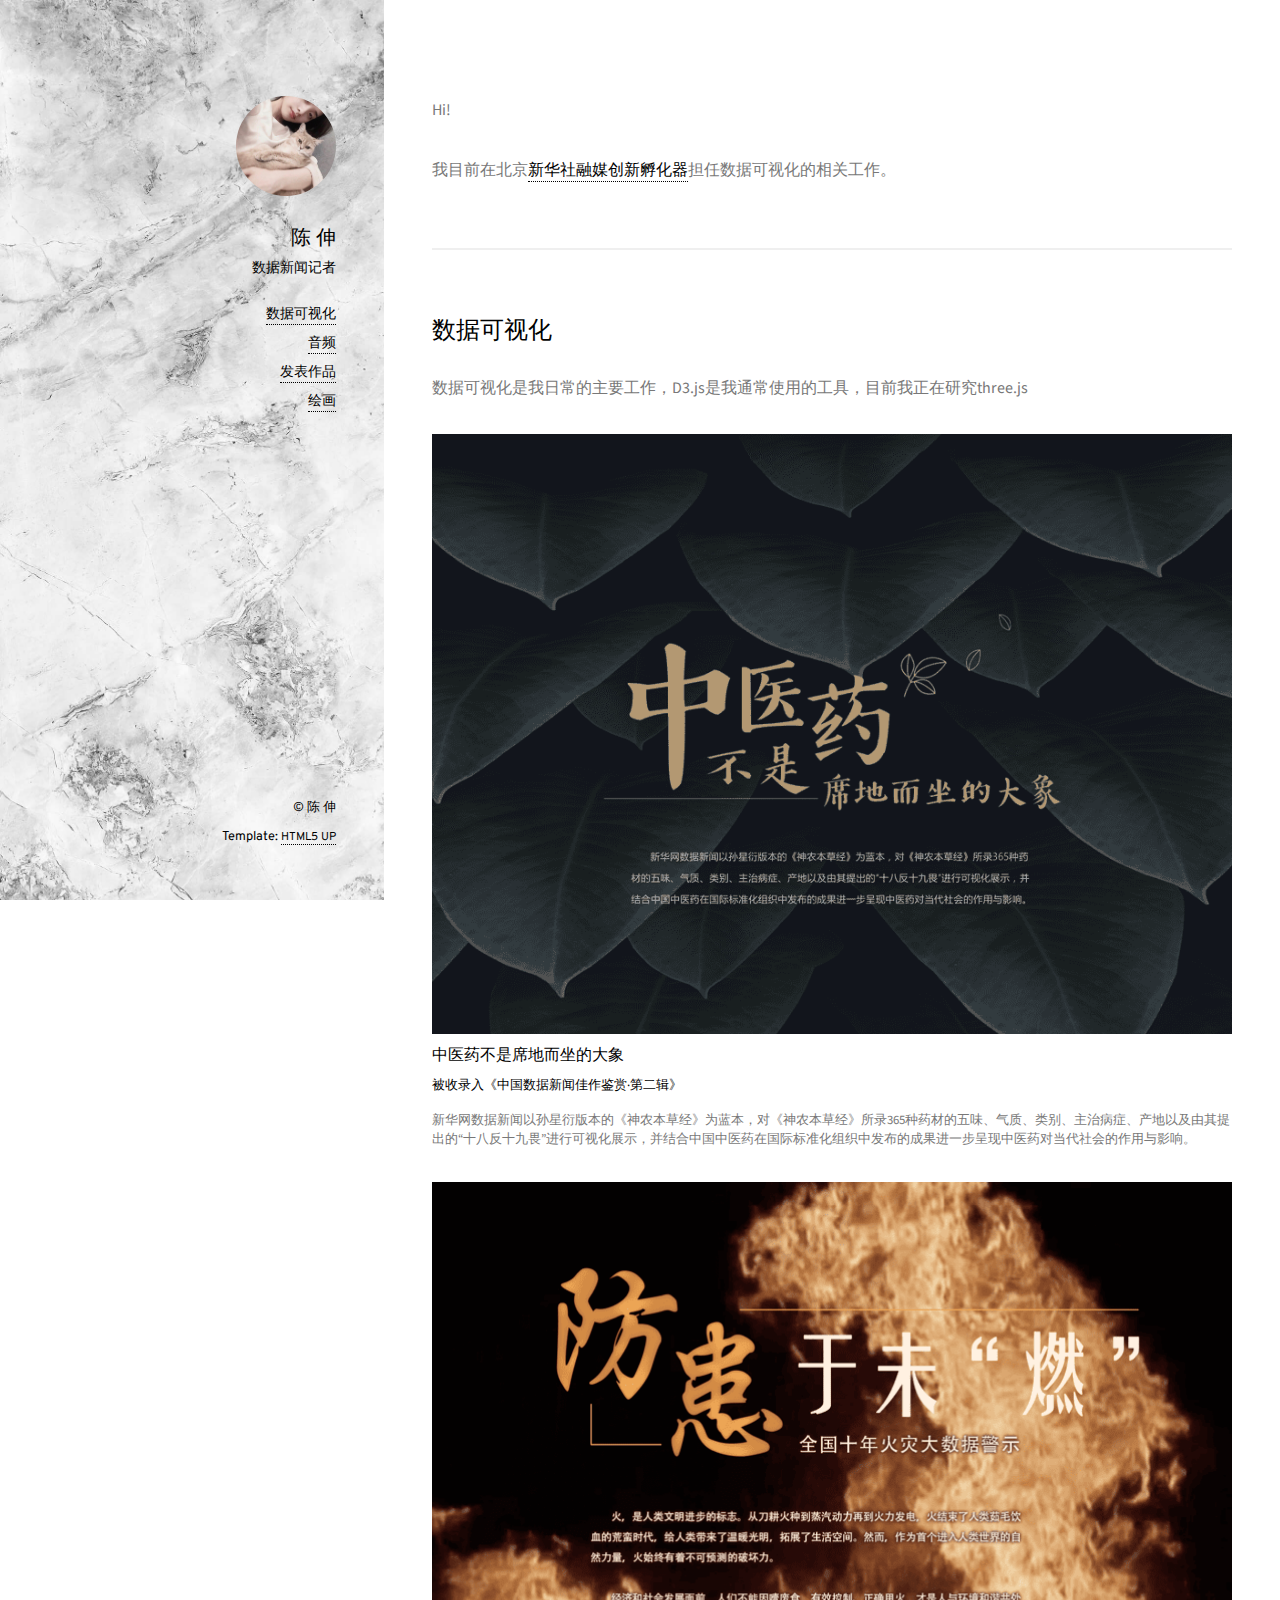
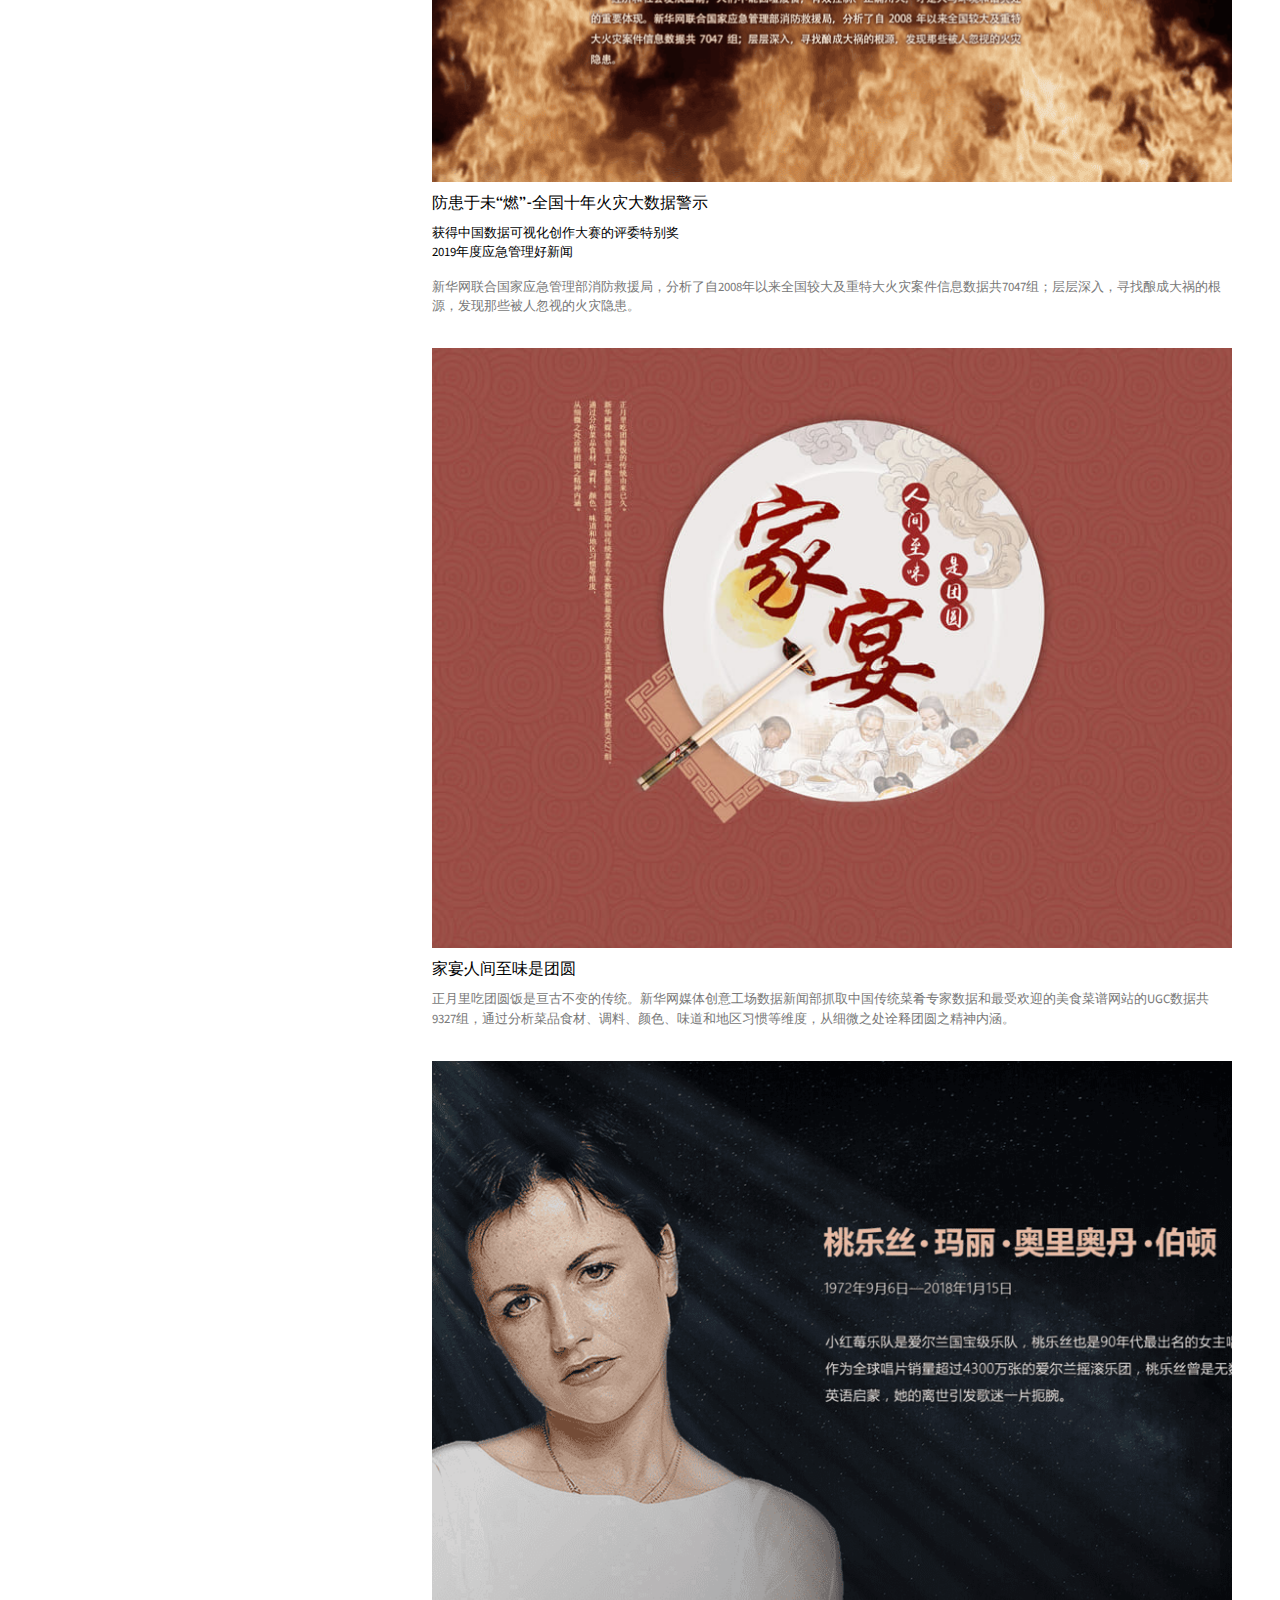
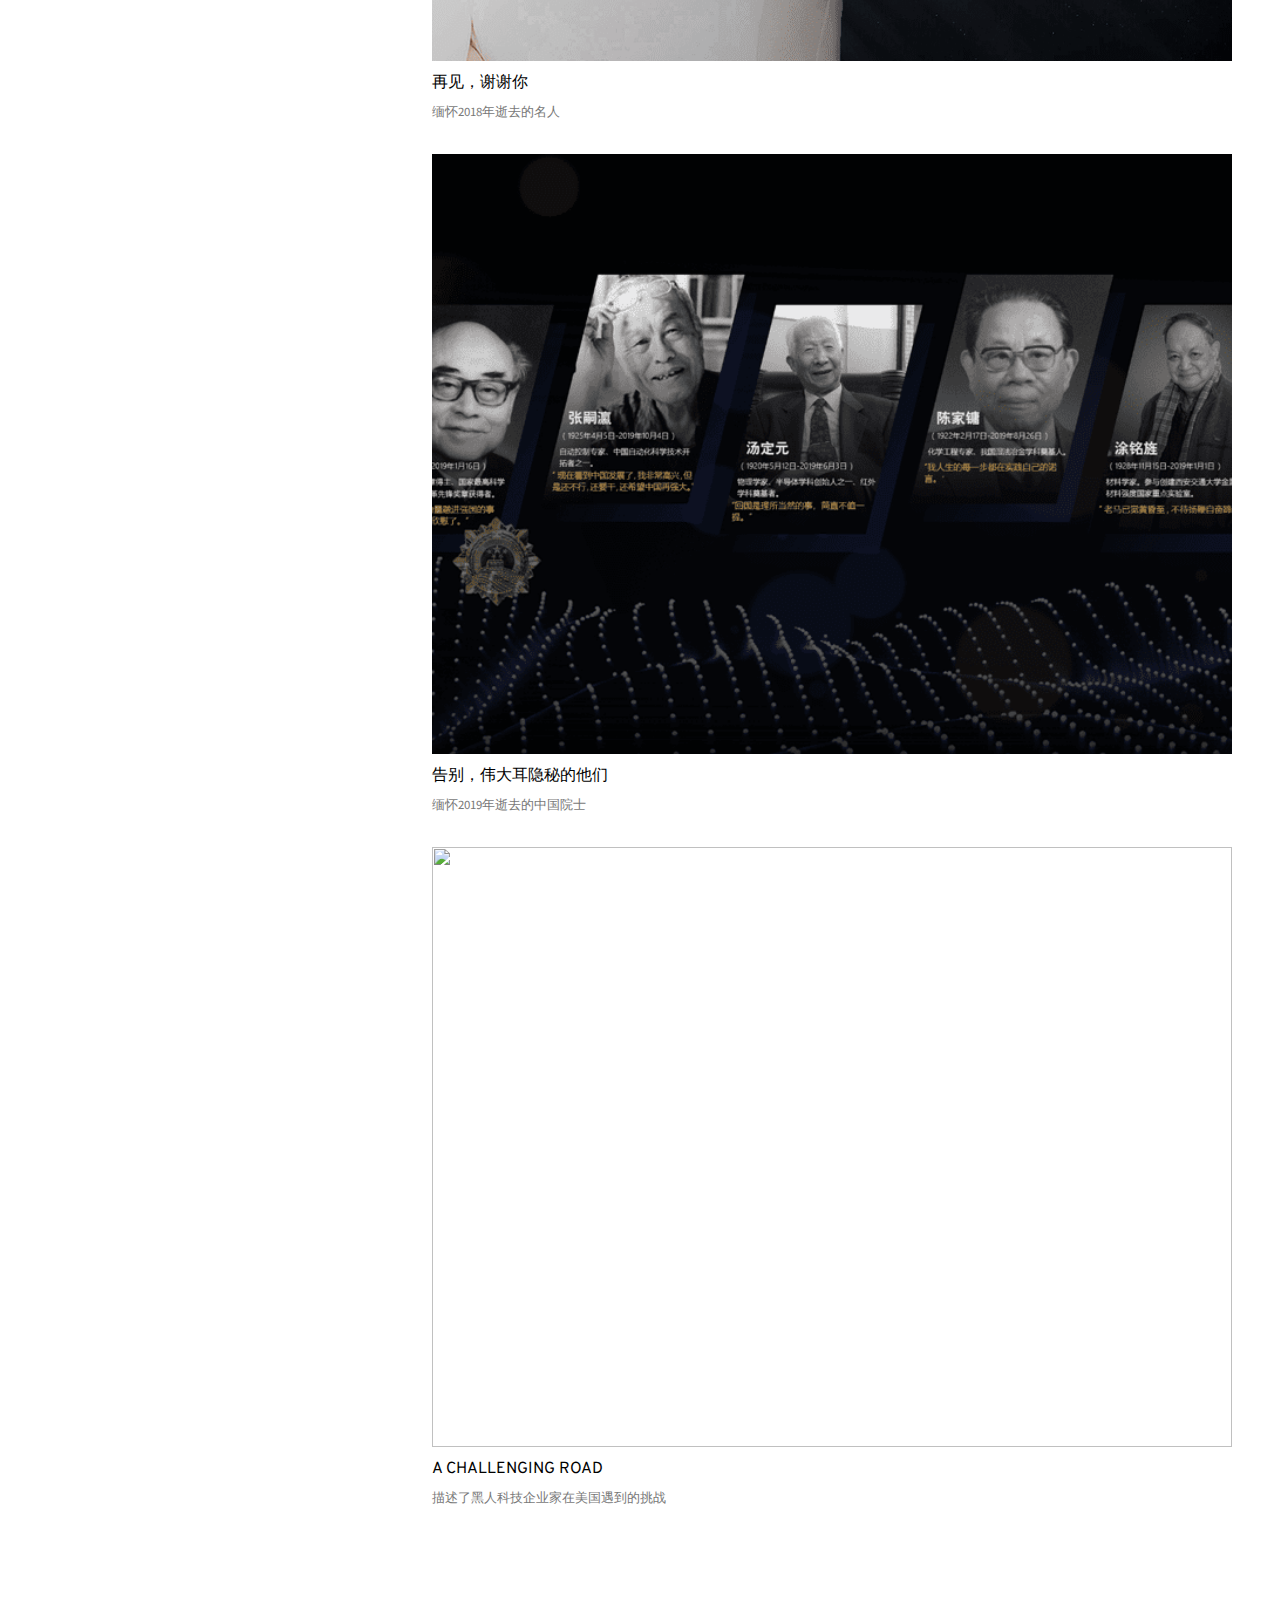
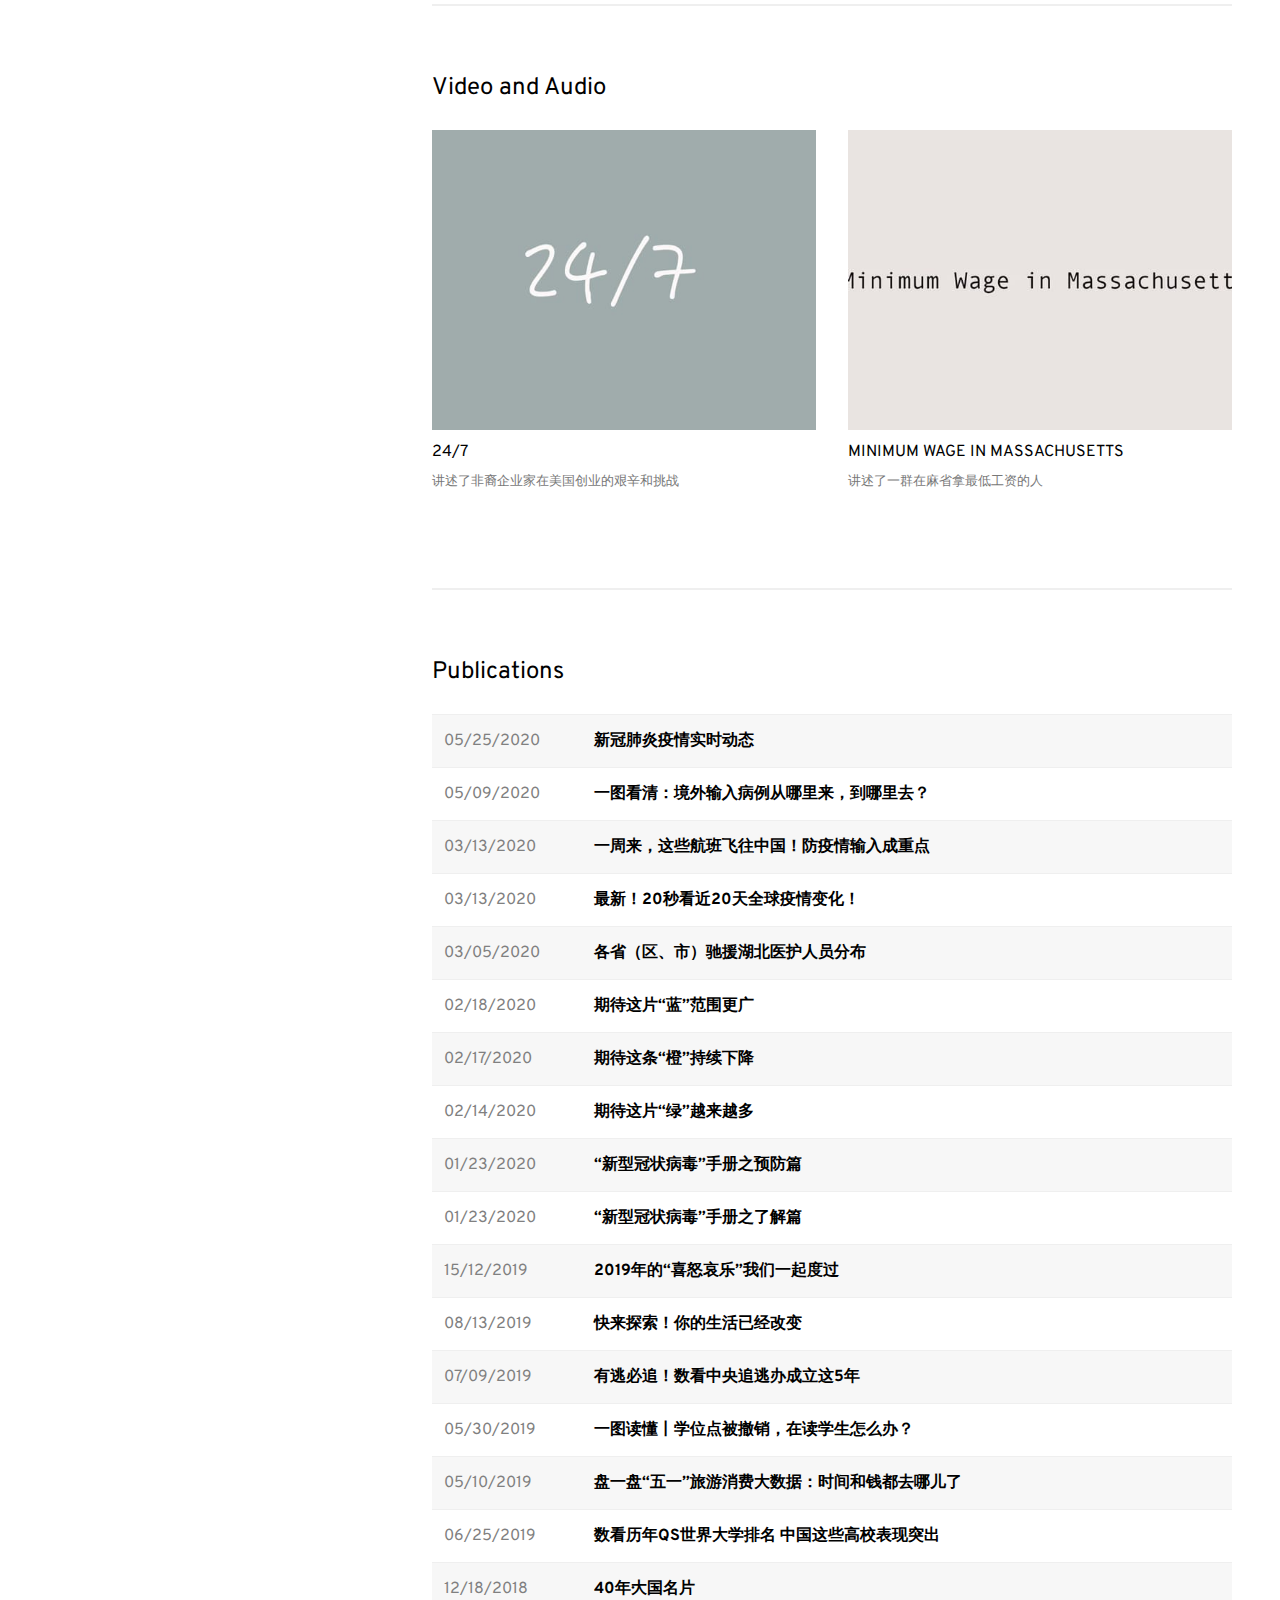
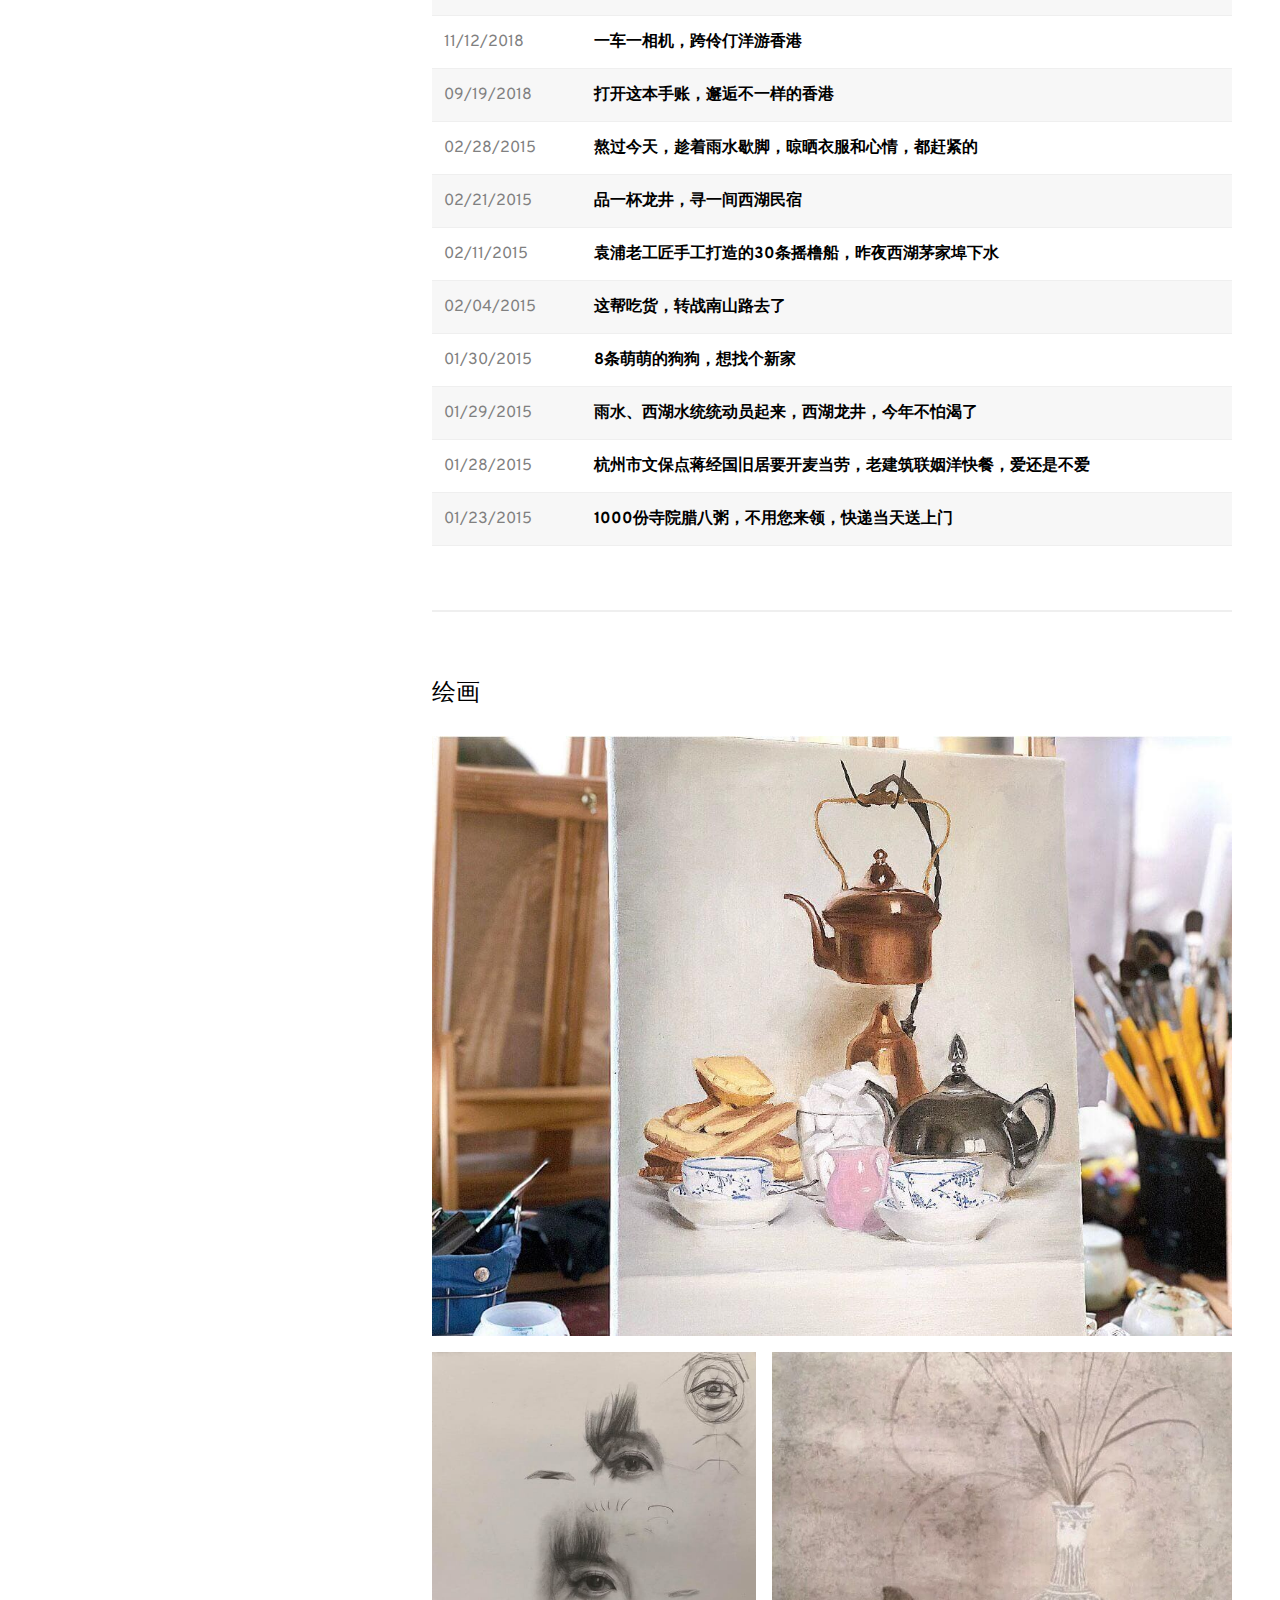
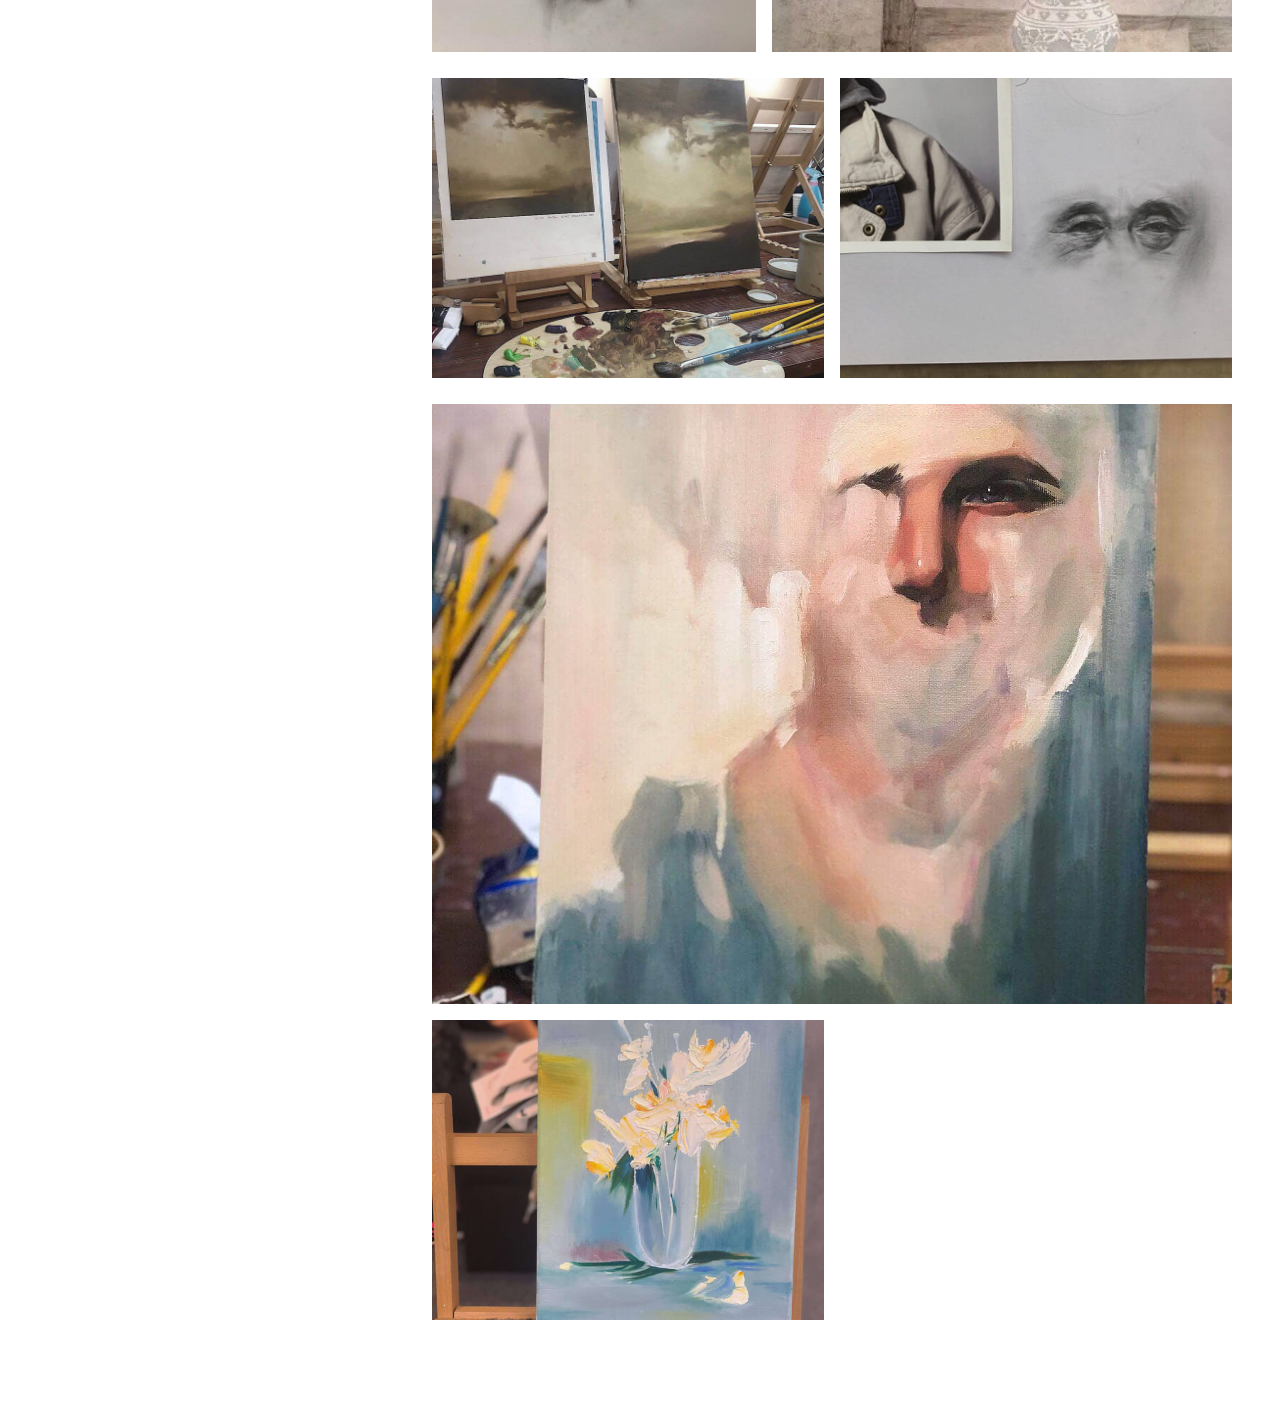
==== commit 08934a34: "update" ====
--- a/index2.html
+++ b/index2.html
@@ -49,7 +49,7 @@
 								新华网数据新闻以孙星衍版本的《神农本草经》为蓝本，对《神农本草经》所录365种药材的五味、气质、类别、主治病症、产地以及由其提出的“十八反十九畏”进行可视化展示，并结合中国中医药在国际标准化组织中发布的成果进一步呈现中医药对当代社会的作用与影响。
 								</p>
 							</article>
-							<article class="col-6 col-12-xsmall work-item">
+							<!-- <article class="col-6 col-12-xsmall work-item">
 								<img src="images/thumbs/medicine2.gif" />
 								<div id='subhead'><p>《神农本草经》旭日图</p></div>
 								<p>旭日图展现了孙星衍版的《神农本草经》全书脉络</p>
@@ -66,7 +66,7 @@
 							<article class="col-6 col-12-xsmall work-item">
 								<img src="images/thumbs/medicine5.gif" />
 								<div id='subhead'><p>中日韩中医药的国际标准竞争图时间轴</p></div>
-							</article>
+							</article> -->
 
 							<article class="col-12 col-12-xsmall work-item">
 								<a href="http://www.xinhuanet.com/video/sjxw/2019-04/12/c_1210106721.htm" class="image fit thumb" target="_blank"><img style="height:600px" src="images/thumbs/fire1.png"/></a>
@@ -76,7 +76,7 @@
                   新华网联合国家应急管理部消防救援局，分析了自2008年以来全国较大及重特大火灾案件信息数据共7047组；层层深入，寻找酿成大祸的根源，发现那些被人忽视的火灾隐患。
 								</p>
 							</article>
-							<article class="col-6 col-12-xsmall work-item">
+							<!-- <article class="col-6 col-12-xsmall work-item">
 								<img src="images/thumbs/fire2.gif" />
 								<div id='subhead'><p>2008-2017年全国较大及重特大火灾案件季节统计</p></div>
 							</article>
@@ -91,7 +91,7 @@
 							<article class="col-6 col-12-xsmall work-item">
 								<img src="images/thumbs/fire5.gif" />
 								<div id='subhead'><p>2008-2017年全国较大及重特大火灾案件死亡人数及过火面积点图</p></div>
-							</article>
+							</article> -->
 
 							<article class="col-12 col-12-xsmall work-item">
 								<a href="http://www.xinhuanet.com/video/sjxw/2019-02/19/c_1210062862.htm" class="image fit thumb" target="_blank"><img style="height:600px" src="images/thumbs/festival1.jpg"/></a>
@@ -100,7 +100,7 @@
                   正月里吃团圆饭是亘古不变的传统。新华网媒体创意工场数据新闻部抓取中国传统菜肴专家数据和最受欢迎的美食菜谱网站的UGC数据共9327组，通过分析菜品食材、调料、颜色、味道和地区习惯等维度，从细微之处诠释团圆之精神内涵。
 								</p>
 							</article>
-							<article class="col-6 col-12-xsmall work-item">
+							<!-- <article class="col-6 col-12-xsmall work-item">
 								<img src="images/thumbs/festival2.gif" />
 								<div id='subhead'><p>桑吉图：春节家宴菜品组合方式参考、地域及其寓意</p></div>
 							</article>
@@ -115,23 +115,29 @@
 							<article class="col-6 col-12-xsmall work-item">
 								<img src="images/thumbs/festival5.gif" />
 								<div id='subhead'><p>交互热力图: 春节家宴菜品烹饪火候及其口感、味道</p></div>
-							</article>
+							</article> -->
 
 							<article class="col-12 col-12-xsmall work-item">
 								<a href="http://fms.news.cn/swf/2018_sjxw/12_30_sqdr/index.html" class="image fit thumb" target="_blank"><img style="height:600px" src="images/thumbs/scroll1.png"/></a>
 								<h3>再见，谢谢你</h3>
+								<p>
+									缅怀2018年逝去的名人
+								</p>
 							</article>
 
 							<article class="col-12 col-12-xsmall work-item">
 								<a href="http://www.xinhuanet.com/video/sjxw/2019-12/27/c_1210414721.htm" class="image fit thumb" target="_blank"><img style="height:600px" src="images/thumbs/scroll2.png"/></a>
 								<h3>告别，伟大耳隐秘的他们</h3>
+								<p>
+									缅怀2019年逝去的中国院士
+								</p>
 							</article>
 
 							<article class="col-12 col-12-xsmall work-item">
 								<a href="https://web.northeastern.edu/themargins/tech-was-supposed-to-be-the-great-equalizer/" class="image fit thumb" target="_blank"><img style="height:600px" src="images/thumbs/dan.gif"/></a>
 								<h3>A CHALLENGING ROAD</h3>
 								<p>
-									Tech was supposed to be the great equalizer. So where are all the black people?
+									描述了黑人科技企业家在美国遇到的挑战
 								</p>
 							</article>
 
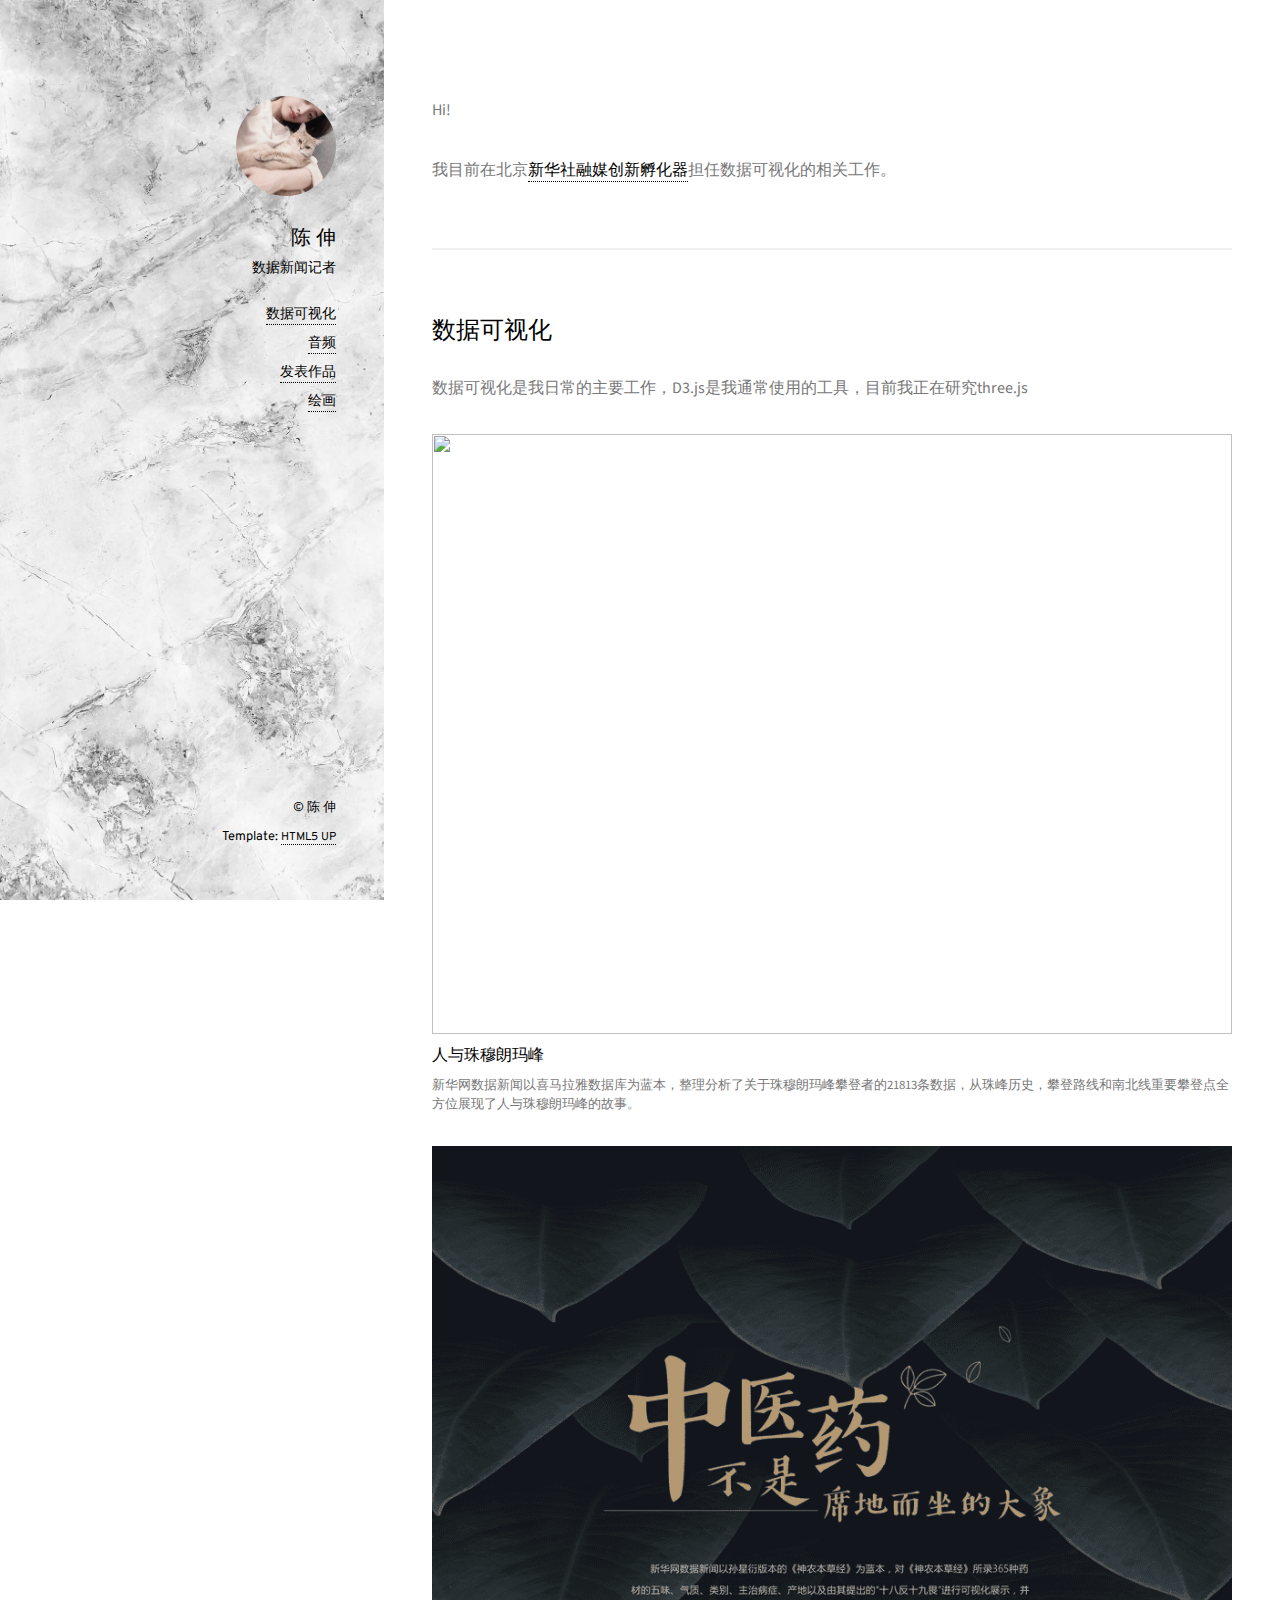
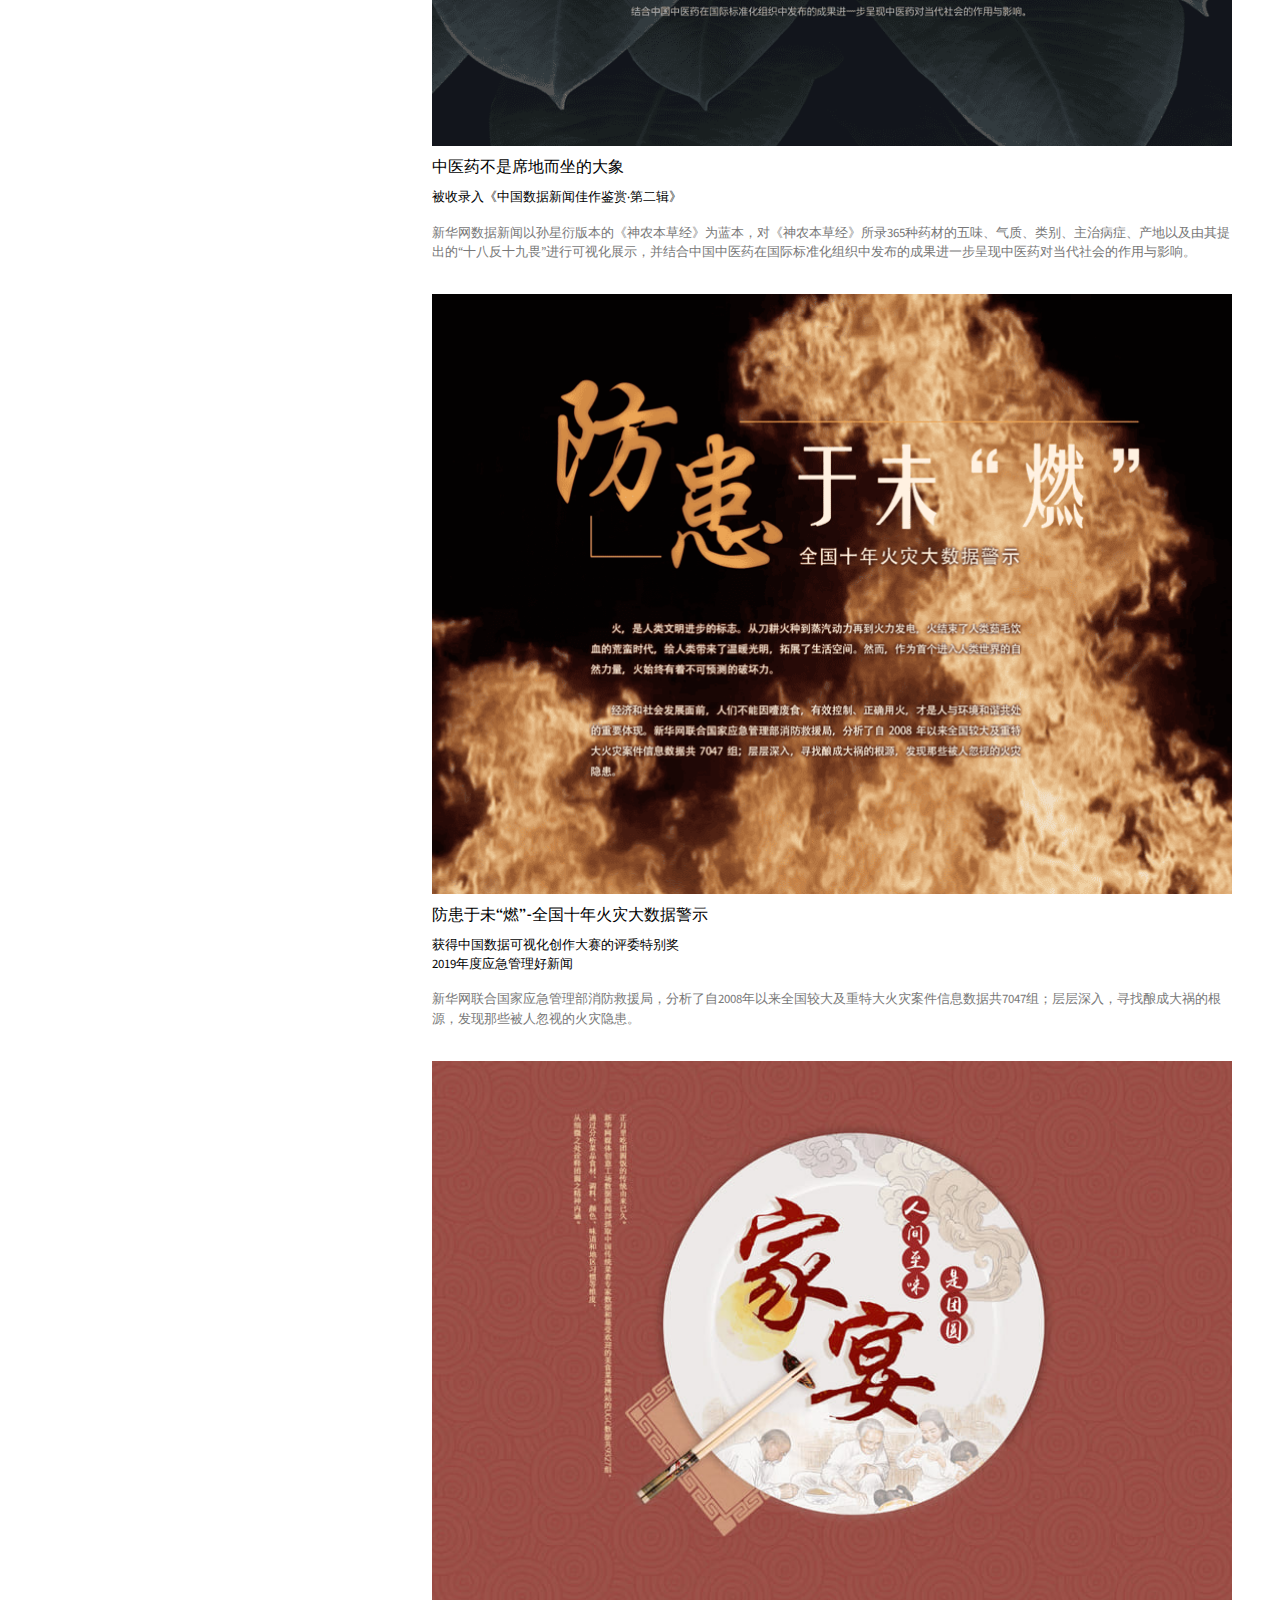
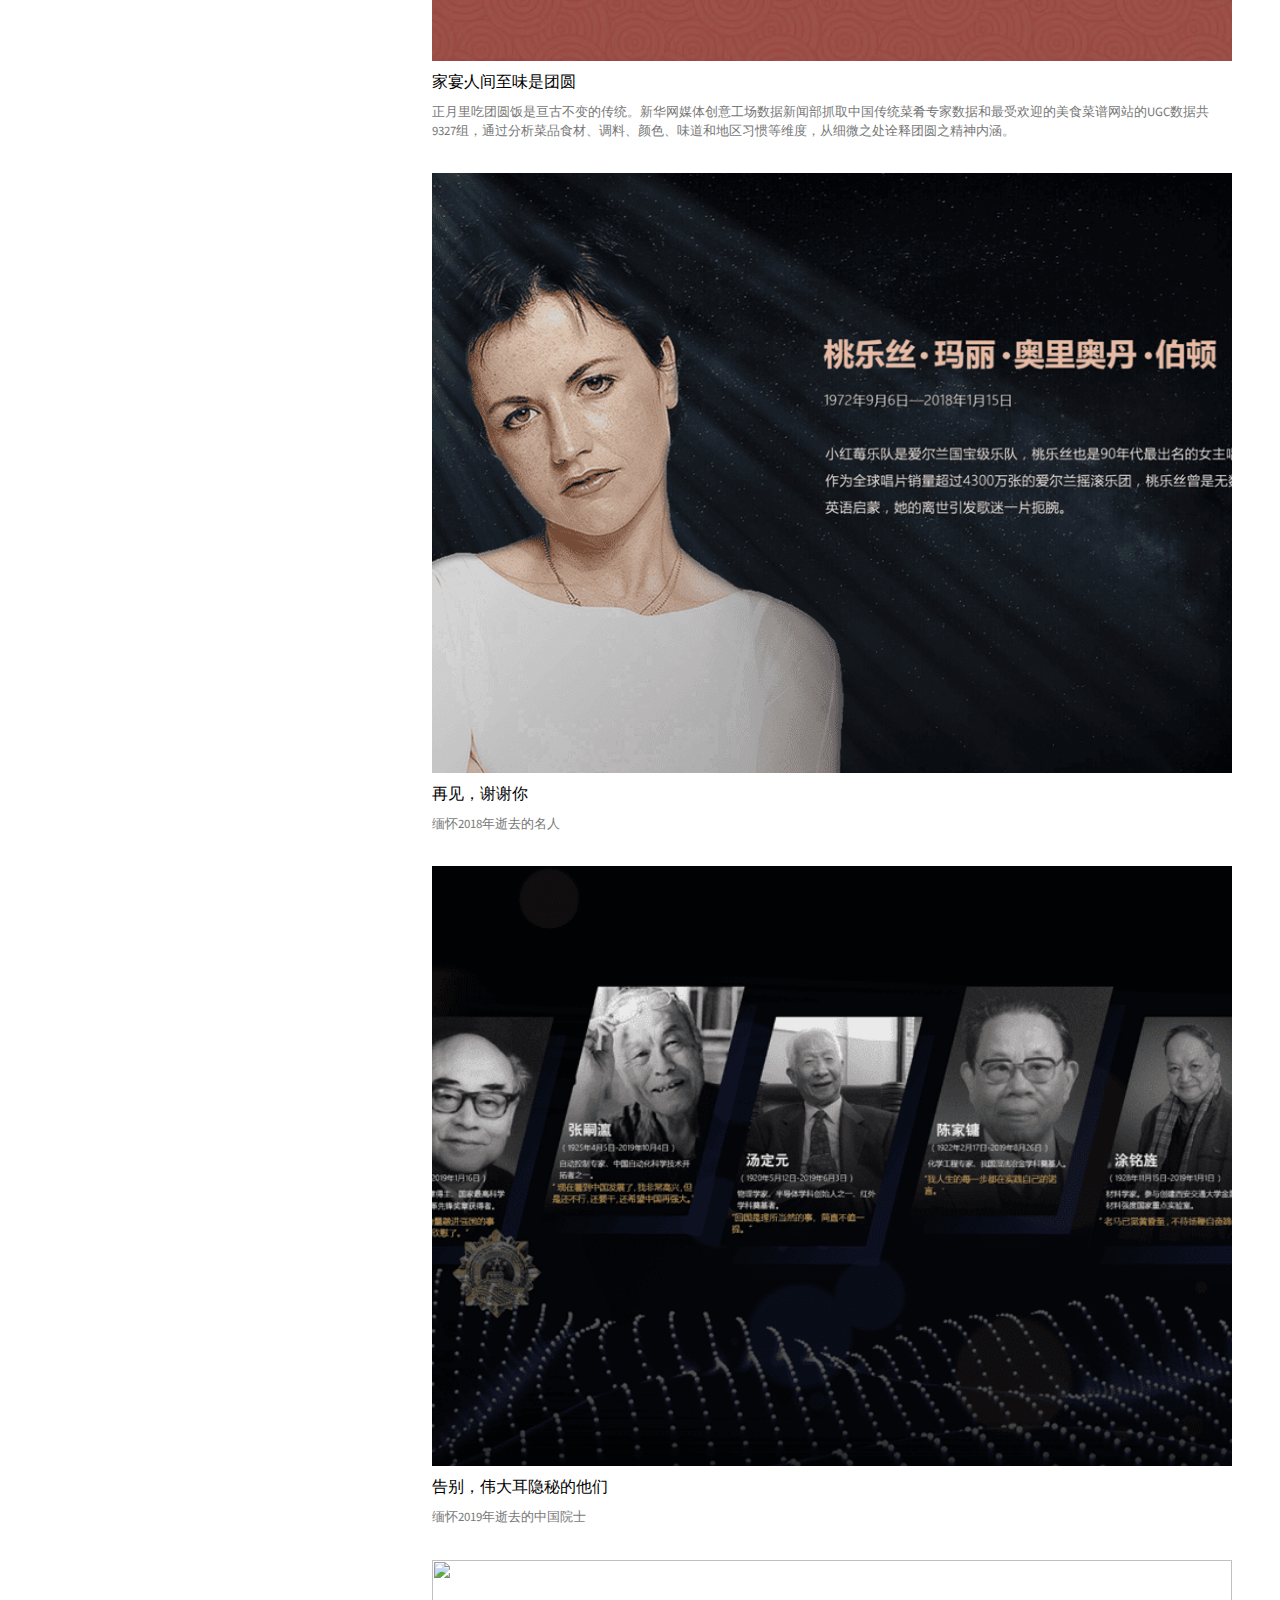
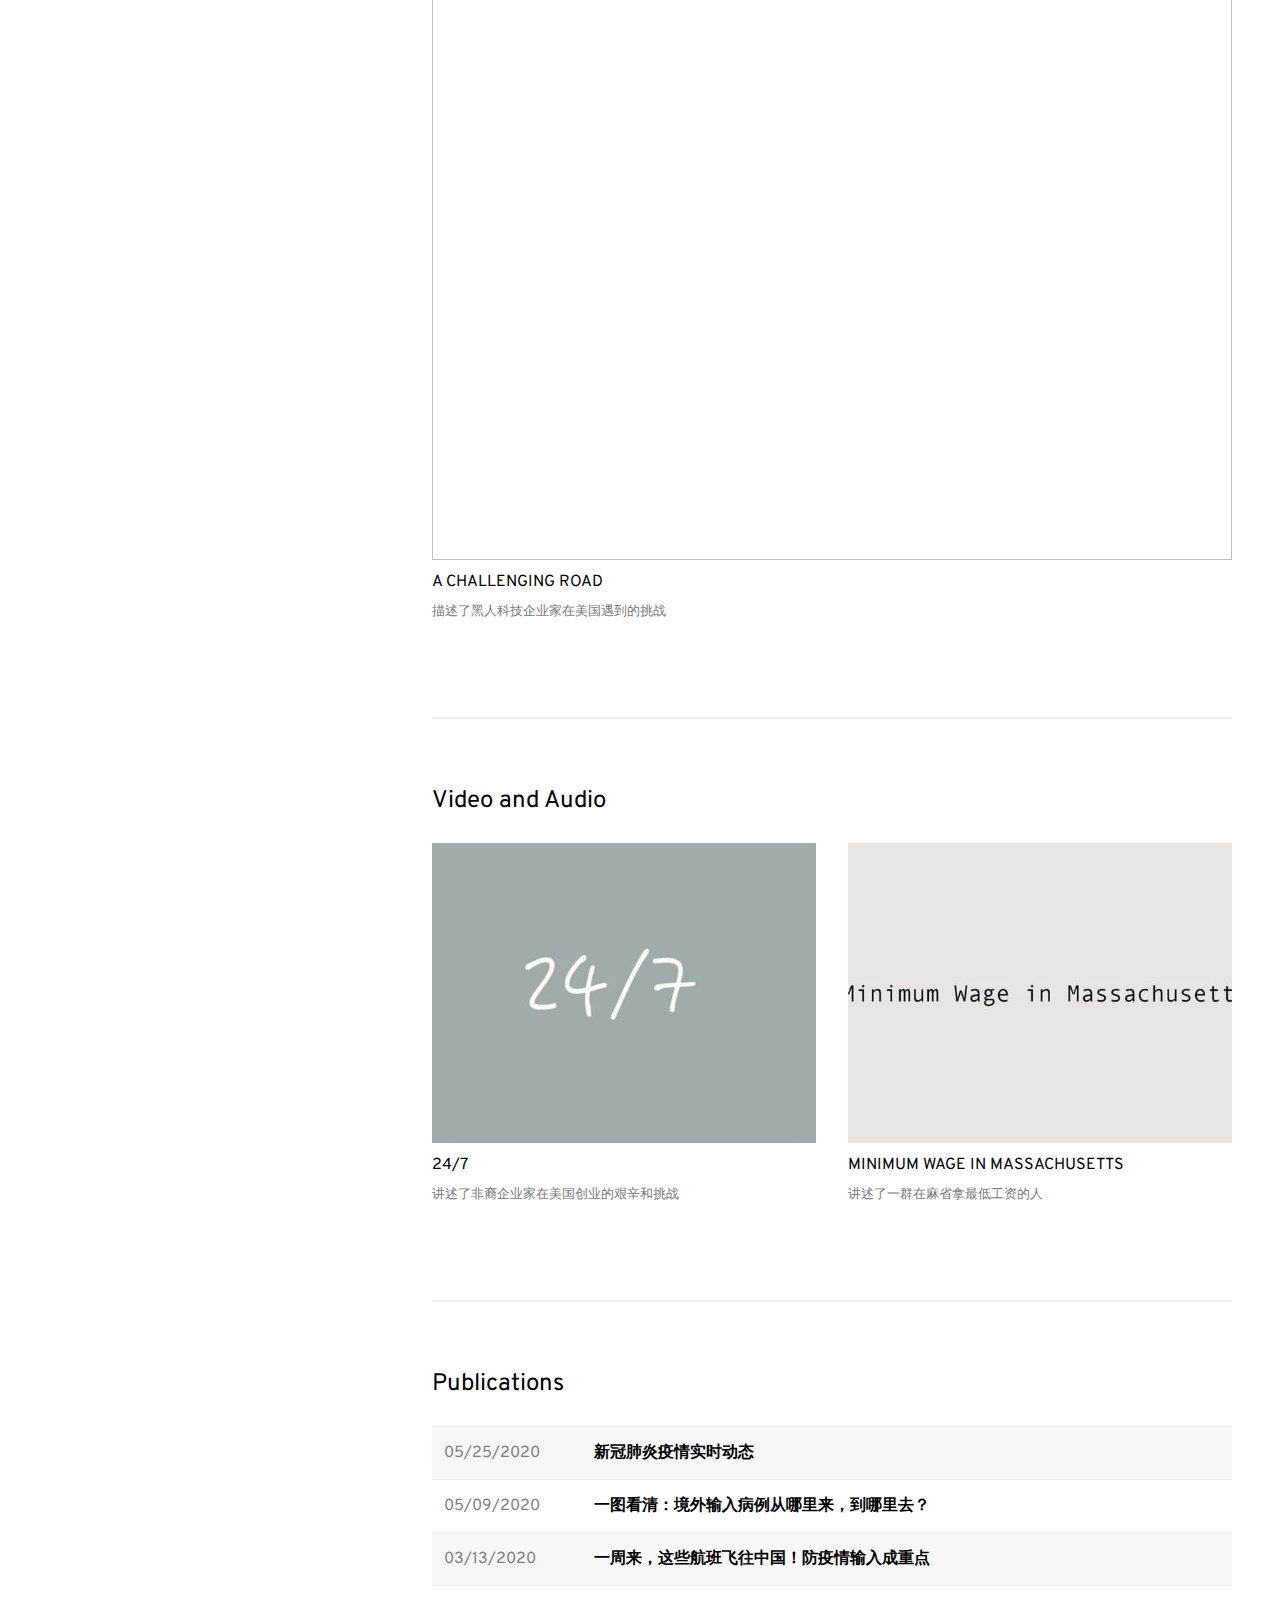
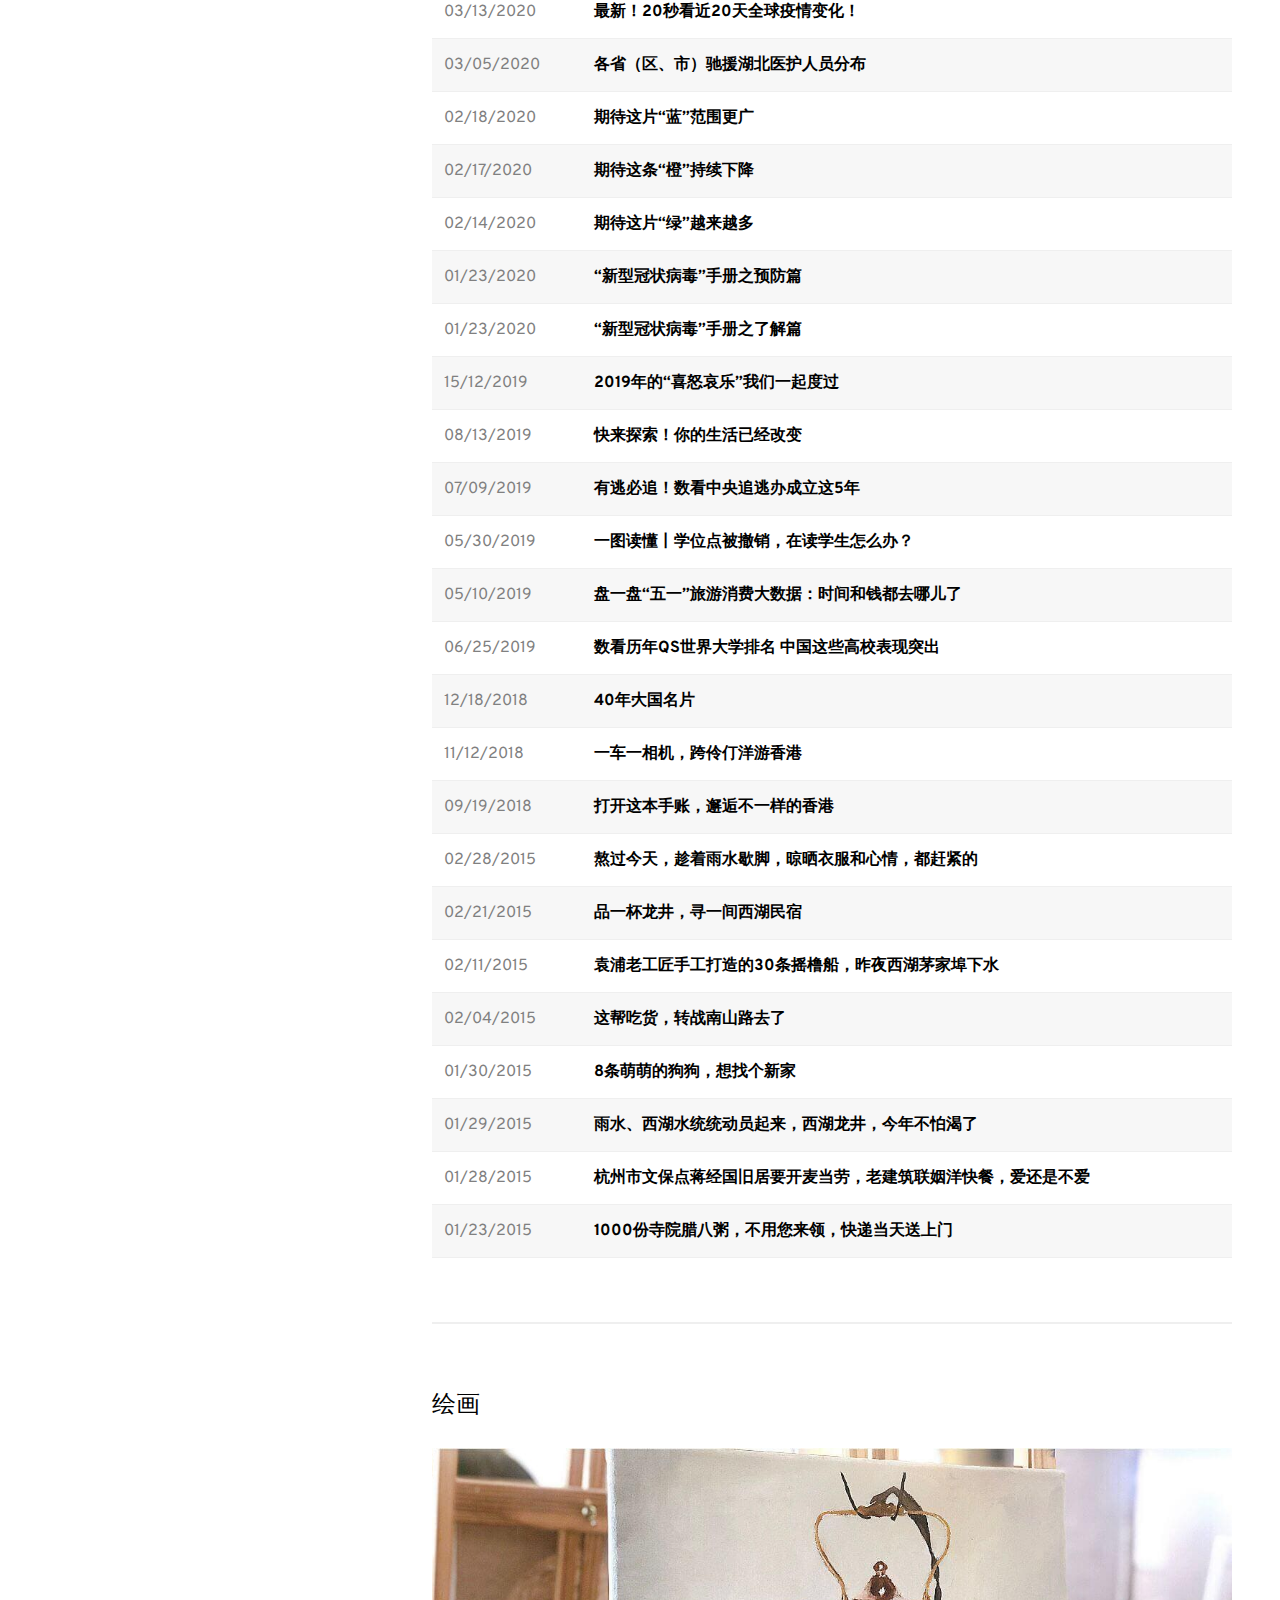
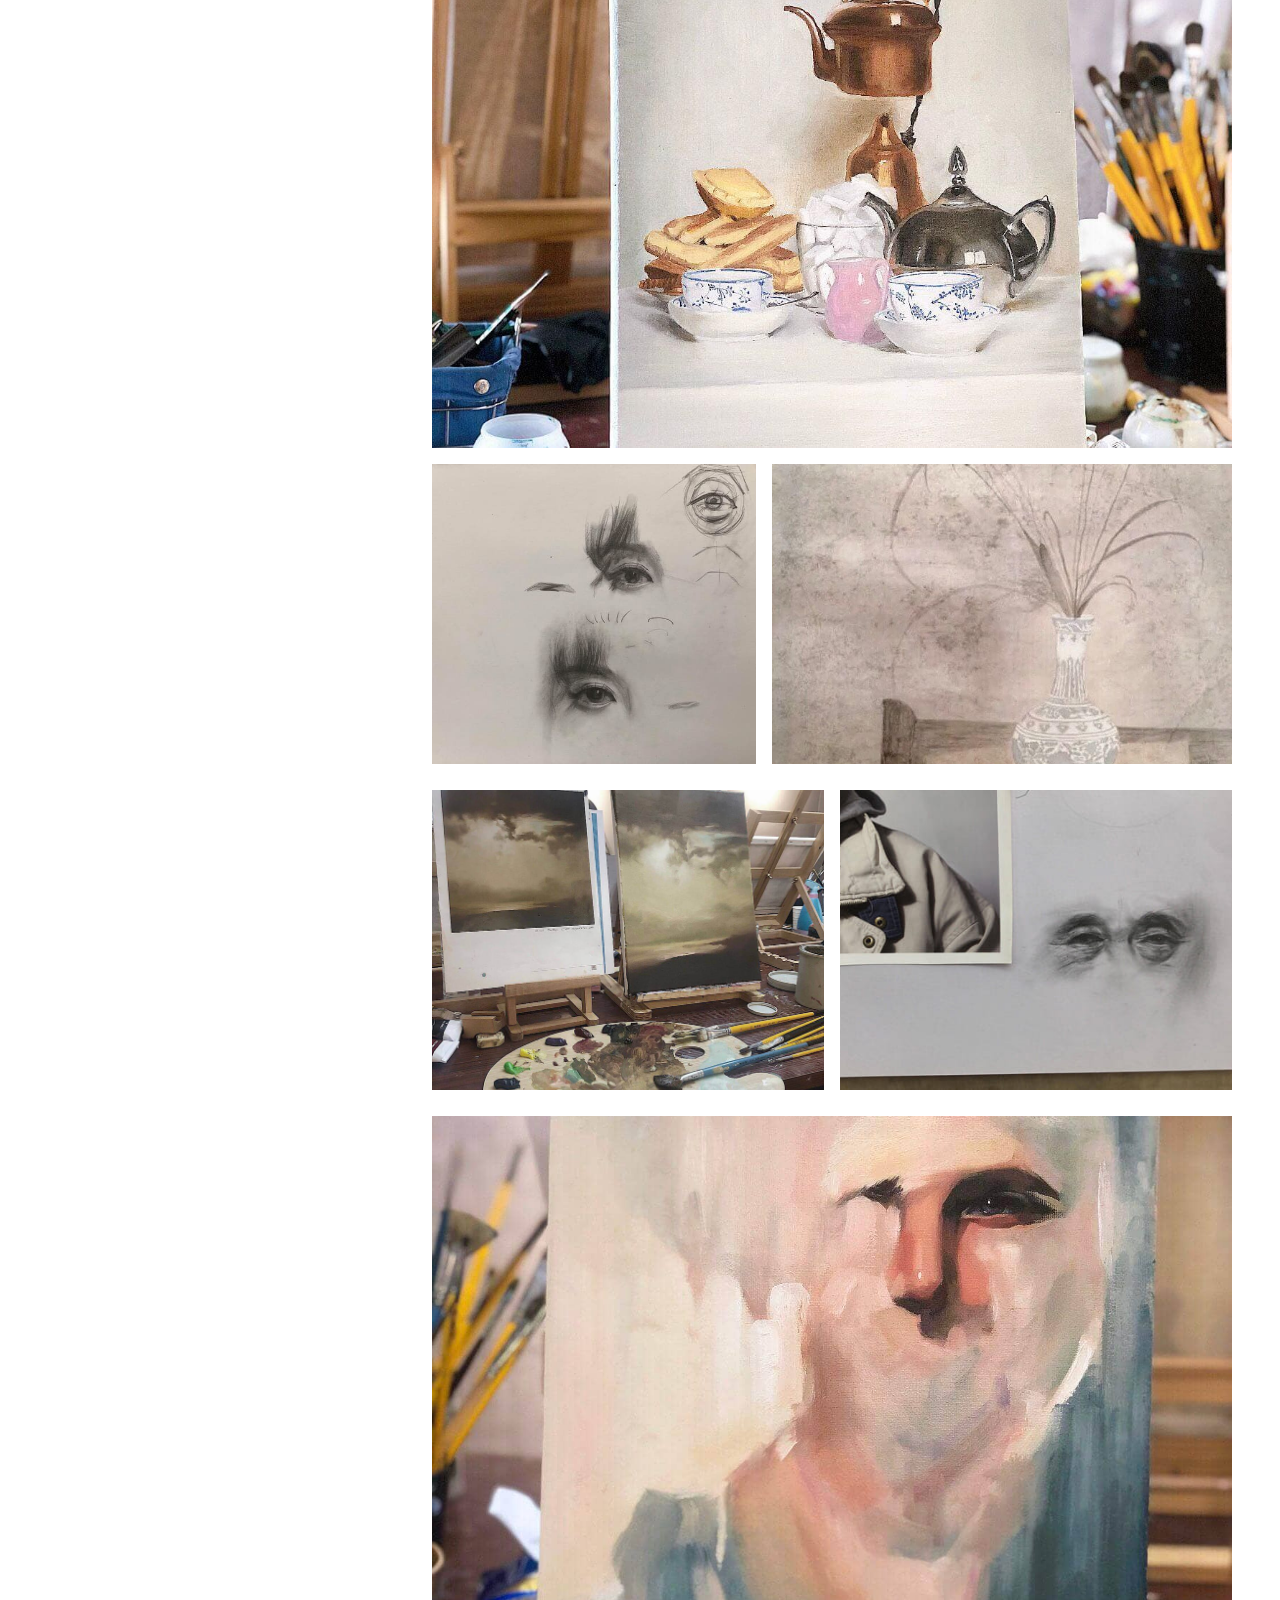
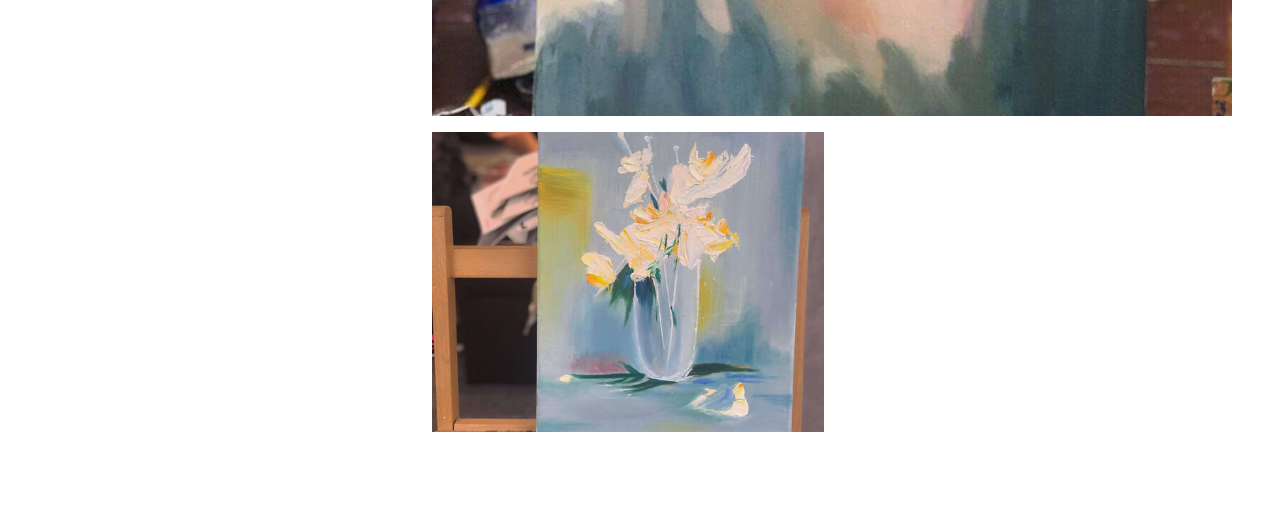
==== commit 8e58a73b: "update ever" ====
--- a/index2.html
+++ b/index2.html
@@ -31,7 +31,7 @@
 				<!-- One -->
 					<section id="one">
 						<p>Hi! </p>
-						<p>我目前在北京<a href="http://www.xinhuanet.com/datanews/index.htm">新华社融媒创新孵化器</a>担任数据可视化的相关工作。</p>
+						<p>我目前在北京<a href="http://www.xinhuanet.com/datanews/index.htm" target="_Blank" >新华社融媒创新孵化器</a>担任数据可视化的相关工作。</p>
 					</section>
 
 				<!-- Two -->
@@ -41,6 +41,15 @@
 
 
 						<div class="row">
+
+							<article class="col-12 col-12-xsmall work-item">
+								<a href="http://www.xinhuanet.com/video/sjxw/2020-05/26/c_1210634796.htm" target="_Blank" class="image fit thumb" ><img style="height:600px" src="images/thumbs/ever.png"/></a>
+								<h3 class='sub_title'>人与珠穆朗玛峰</h3>
+								<p>
+								新华网数据新闻以喜马拉雅数据库为蓝本，整理分析了关于珠穆朗玛峰攀登者的21813条数据，从珠峰历史，攀登路线和南北线重要攀登点全方位展现了人与珠穆朗玛峰的故事。
+								</p>
+							</article>
+
 							<article class="col-12 col-12-xsmall work-item">
 								<a href="http://www.xinhuanet.com/video/sjxw/2019-08/02/c_1210225888.htm" target="_Blank" class="image fit thumb" ><img style="height:600px" src="images/thumbs/medicine1.png"/></a>
 								<h3 class='sub_title'>中医药不是席地而坐的大象</h3>
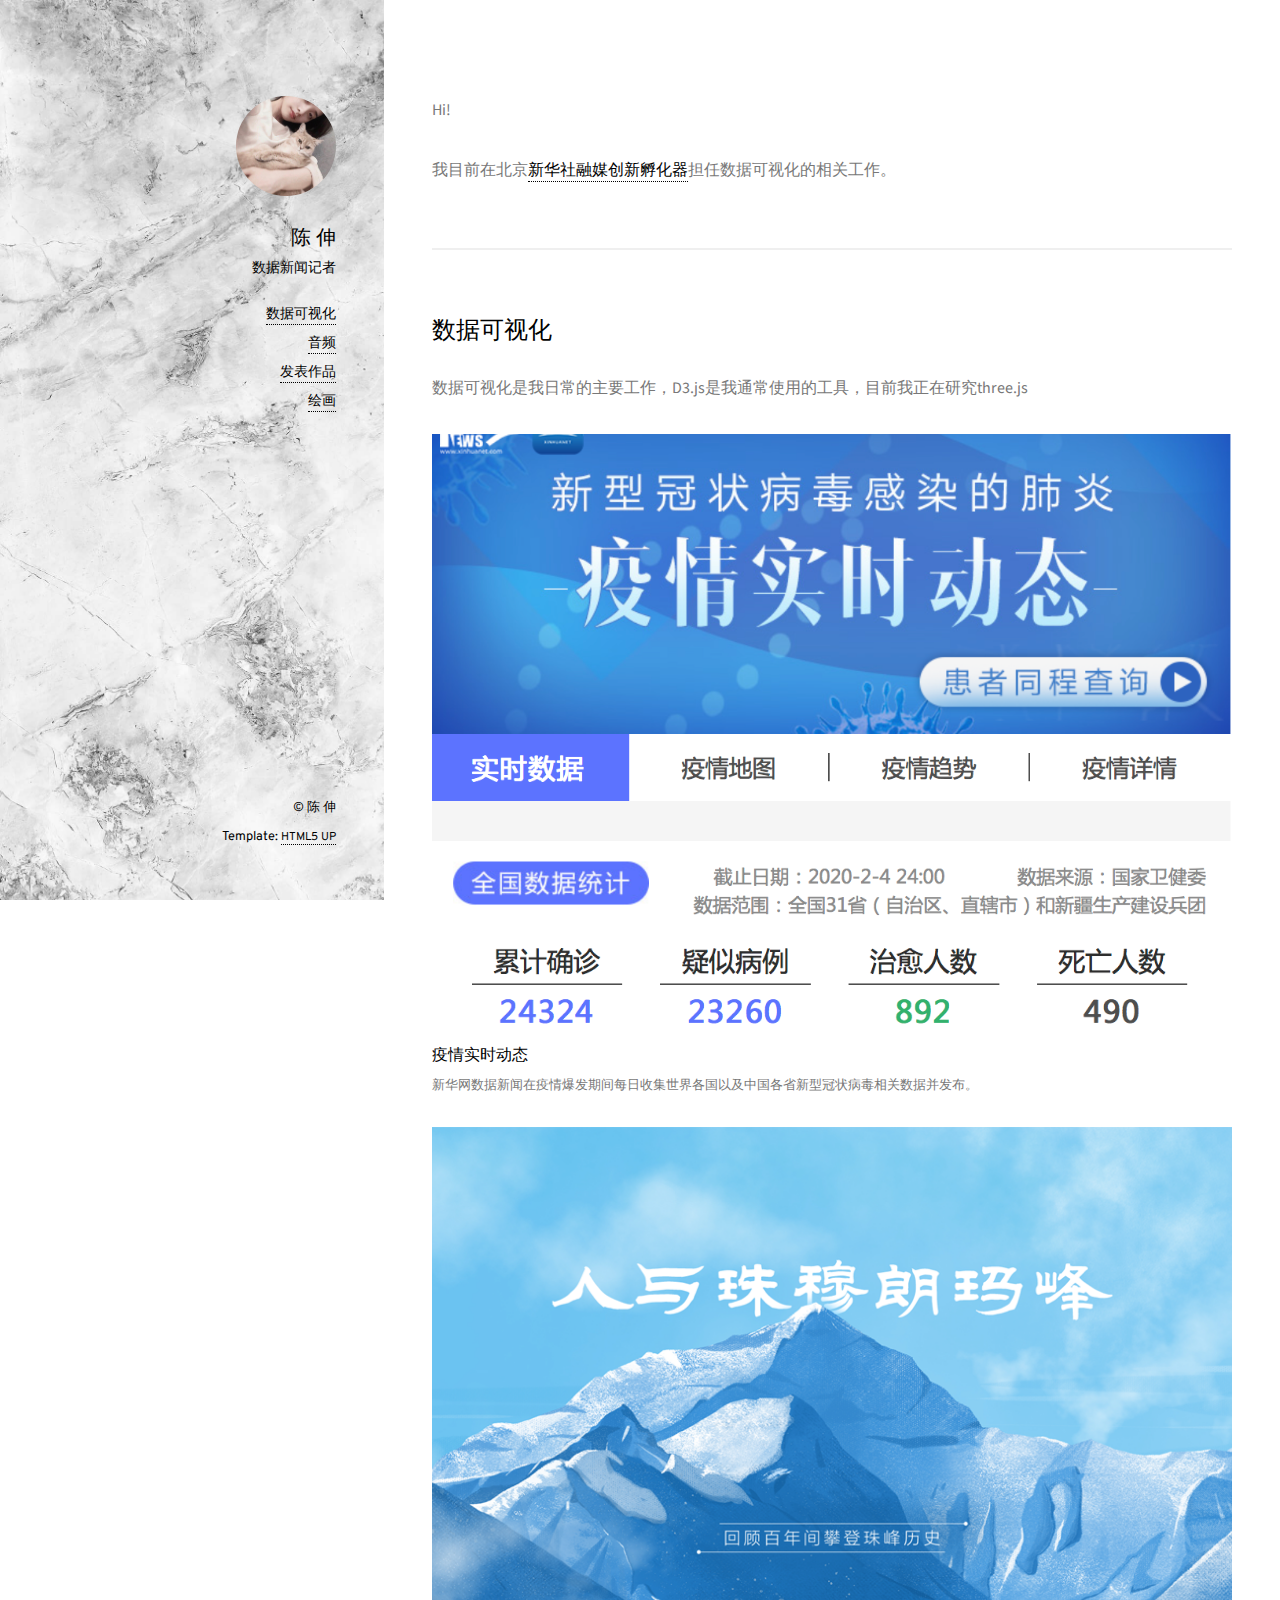
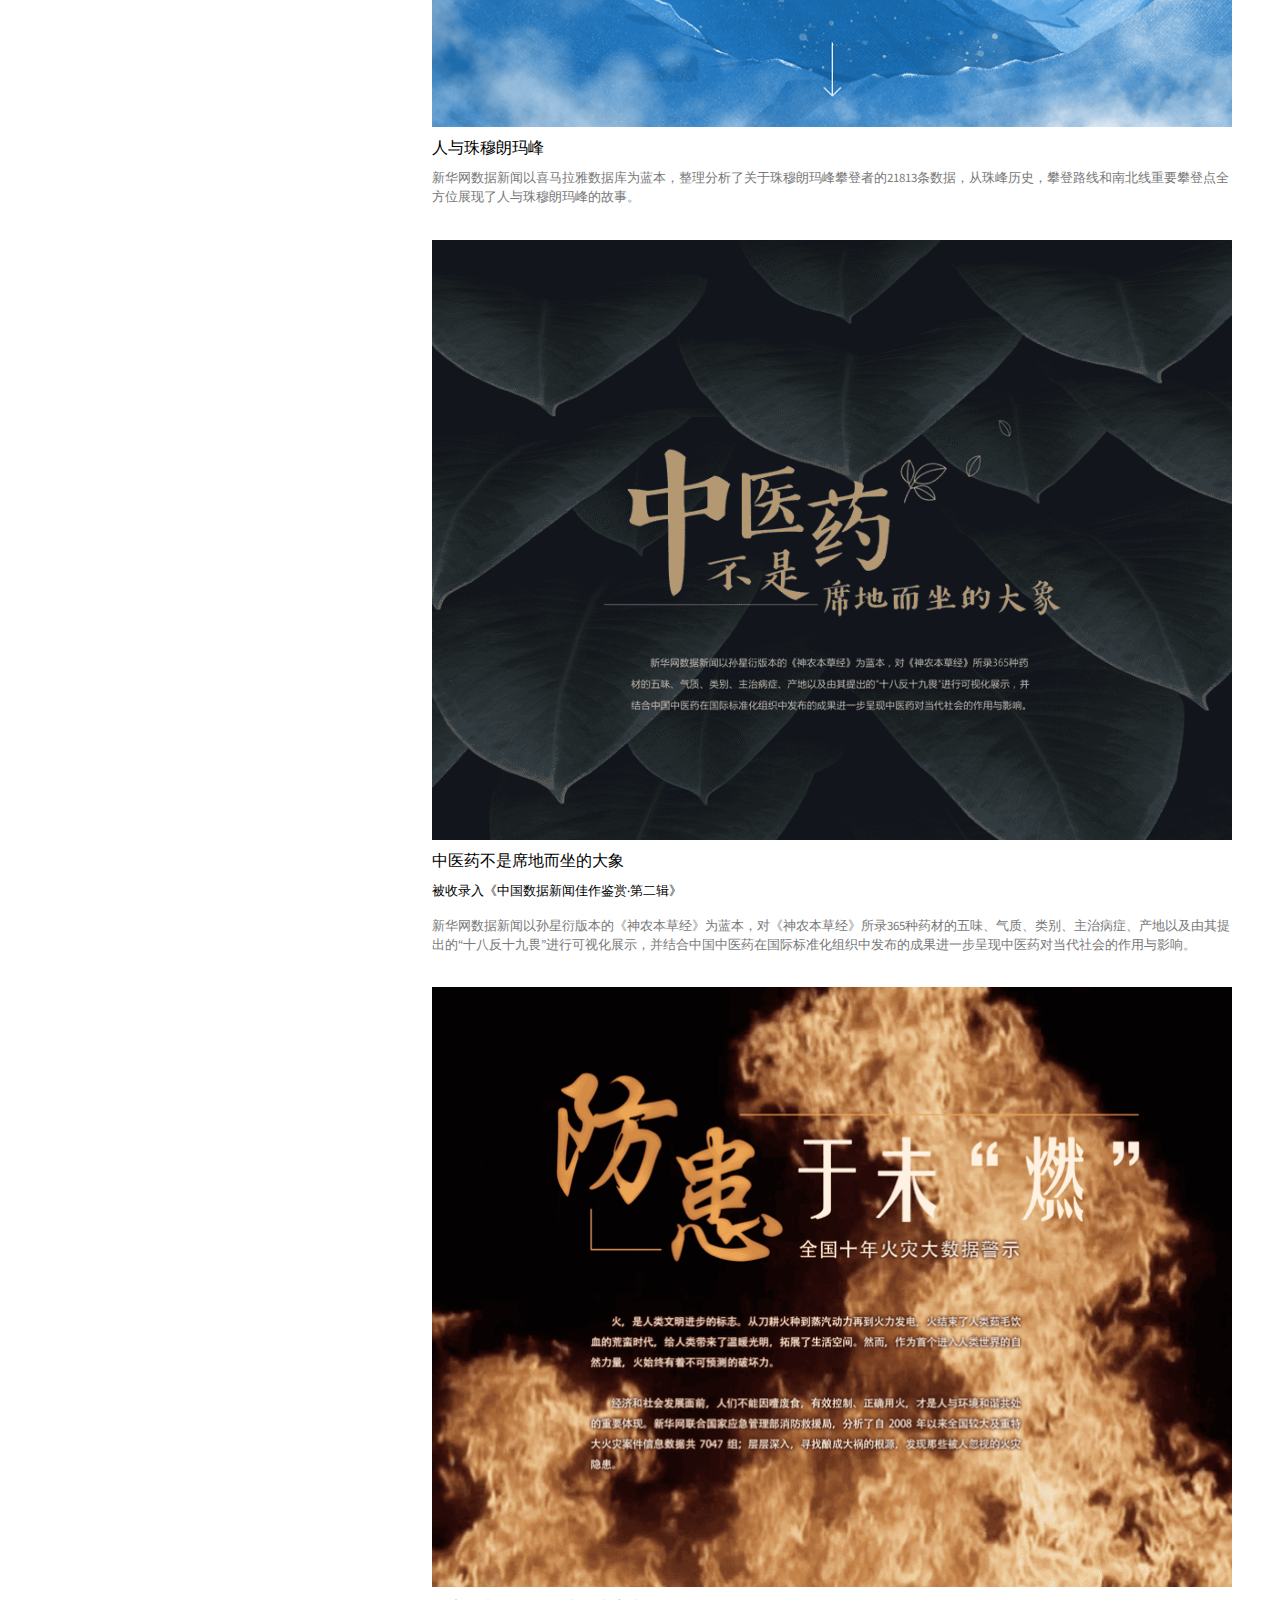
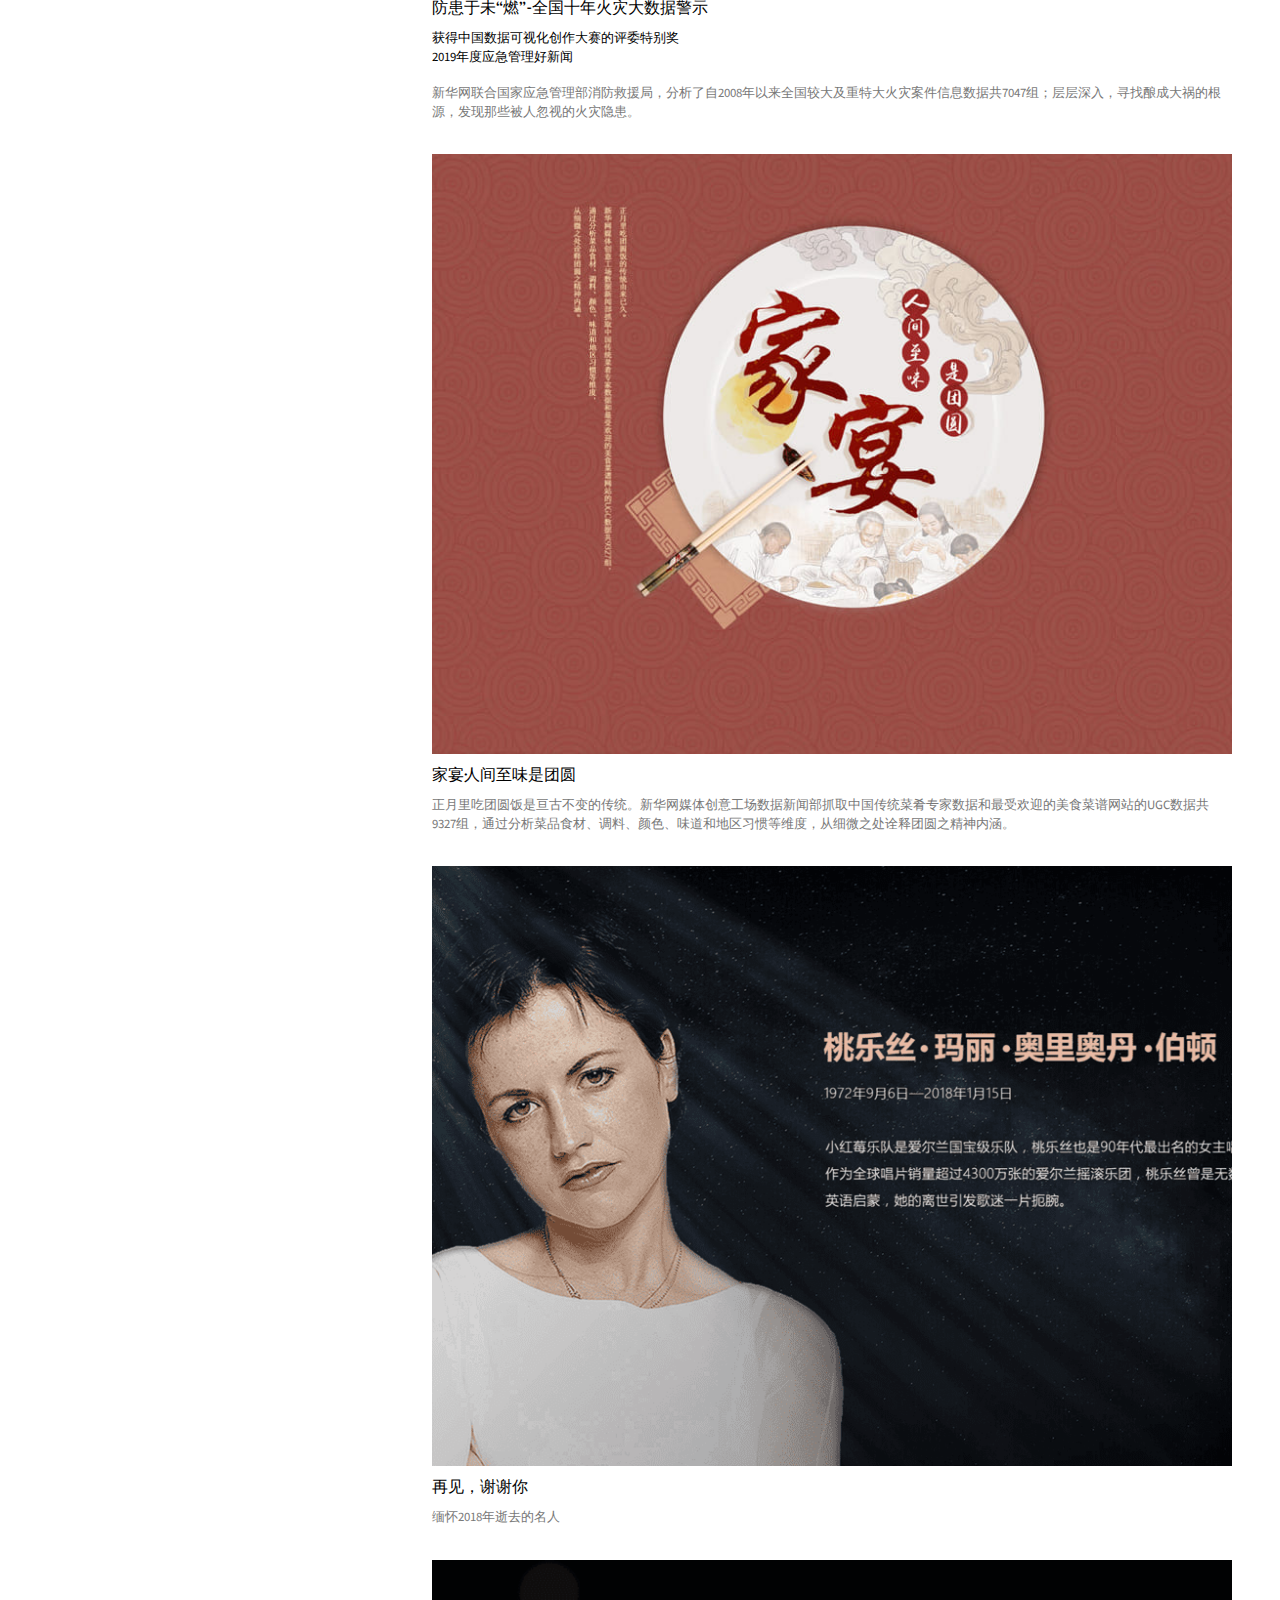
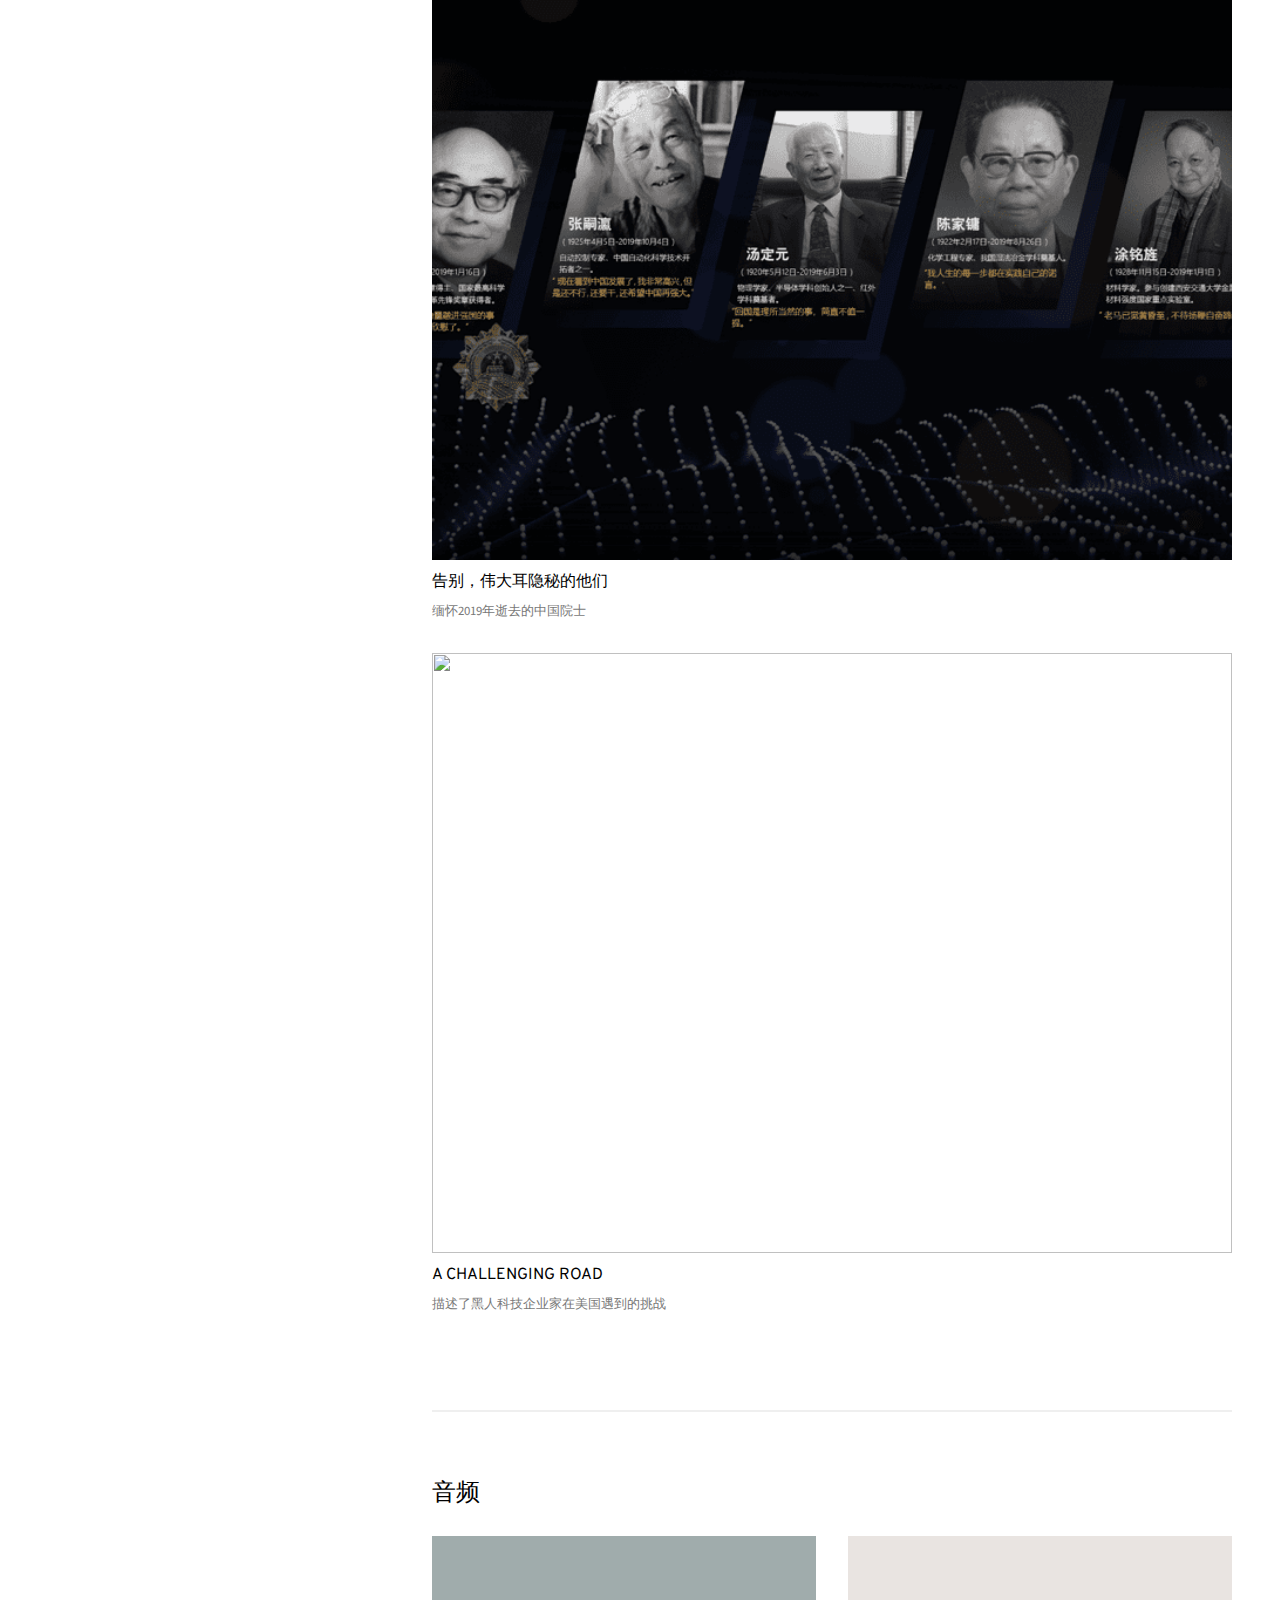
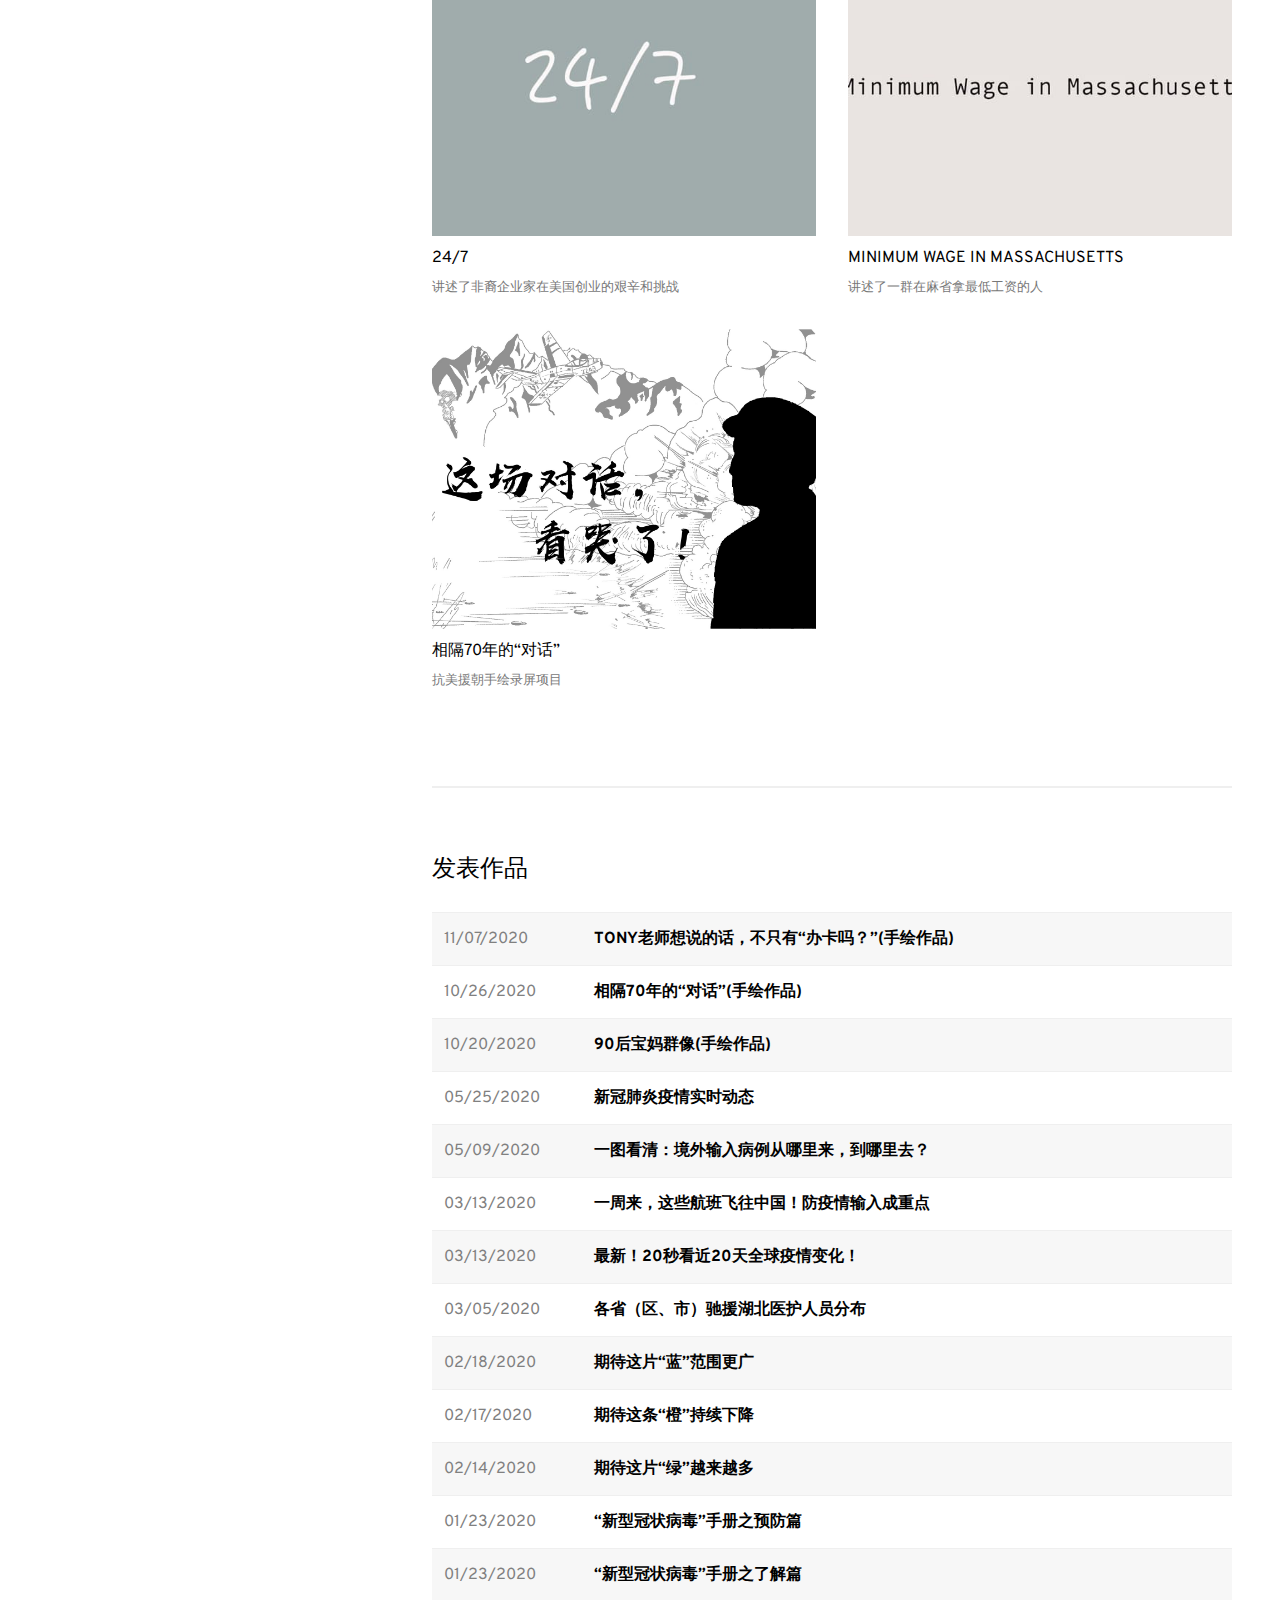
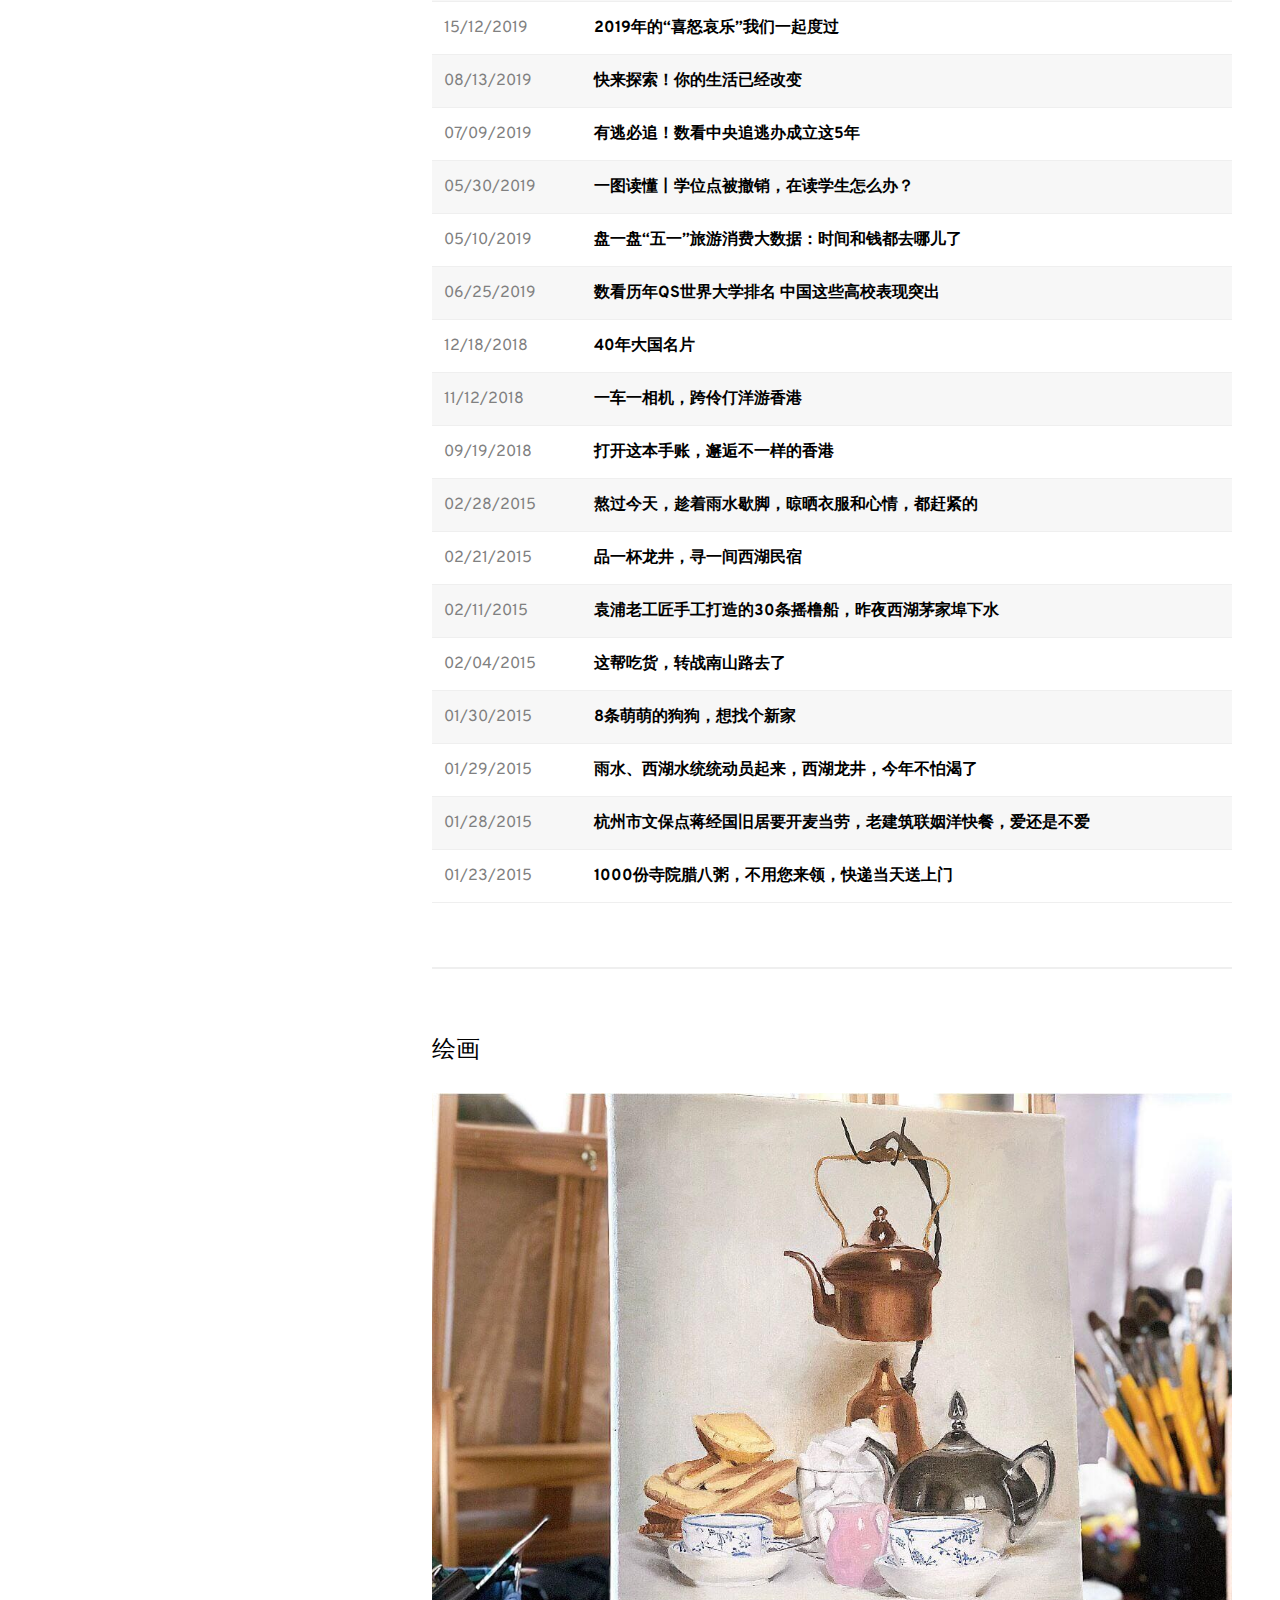
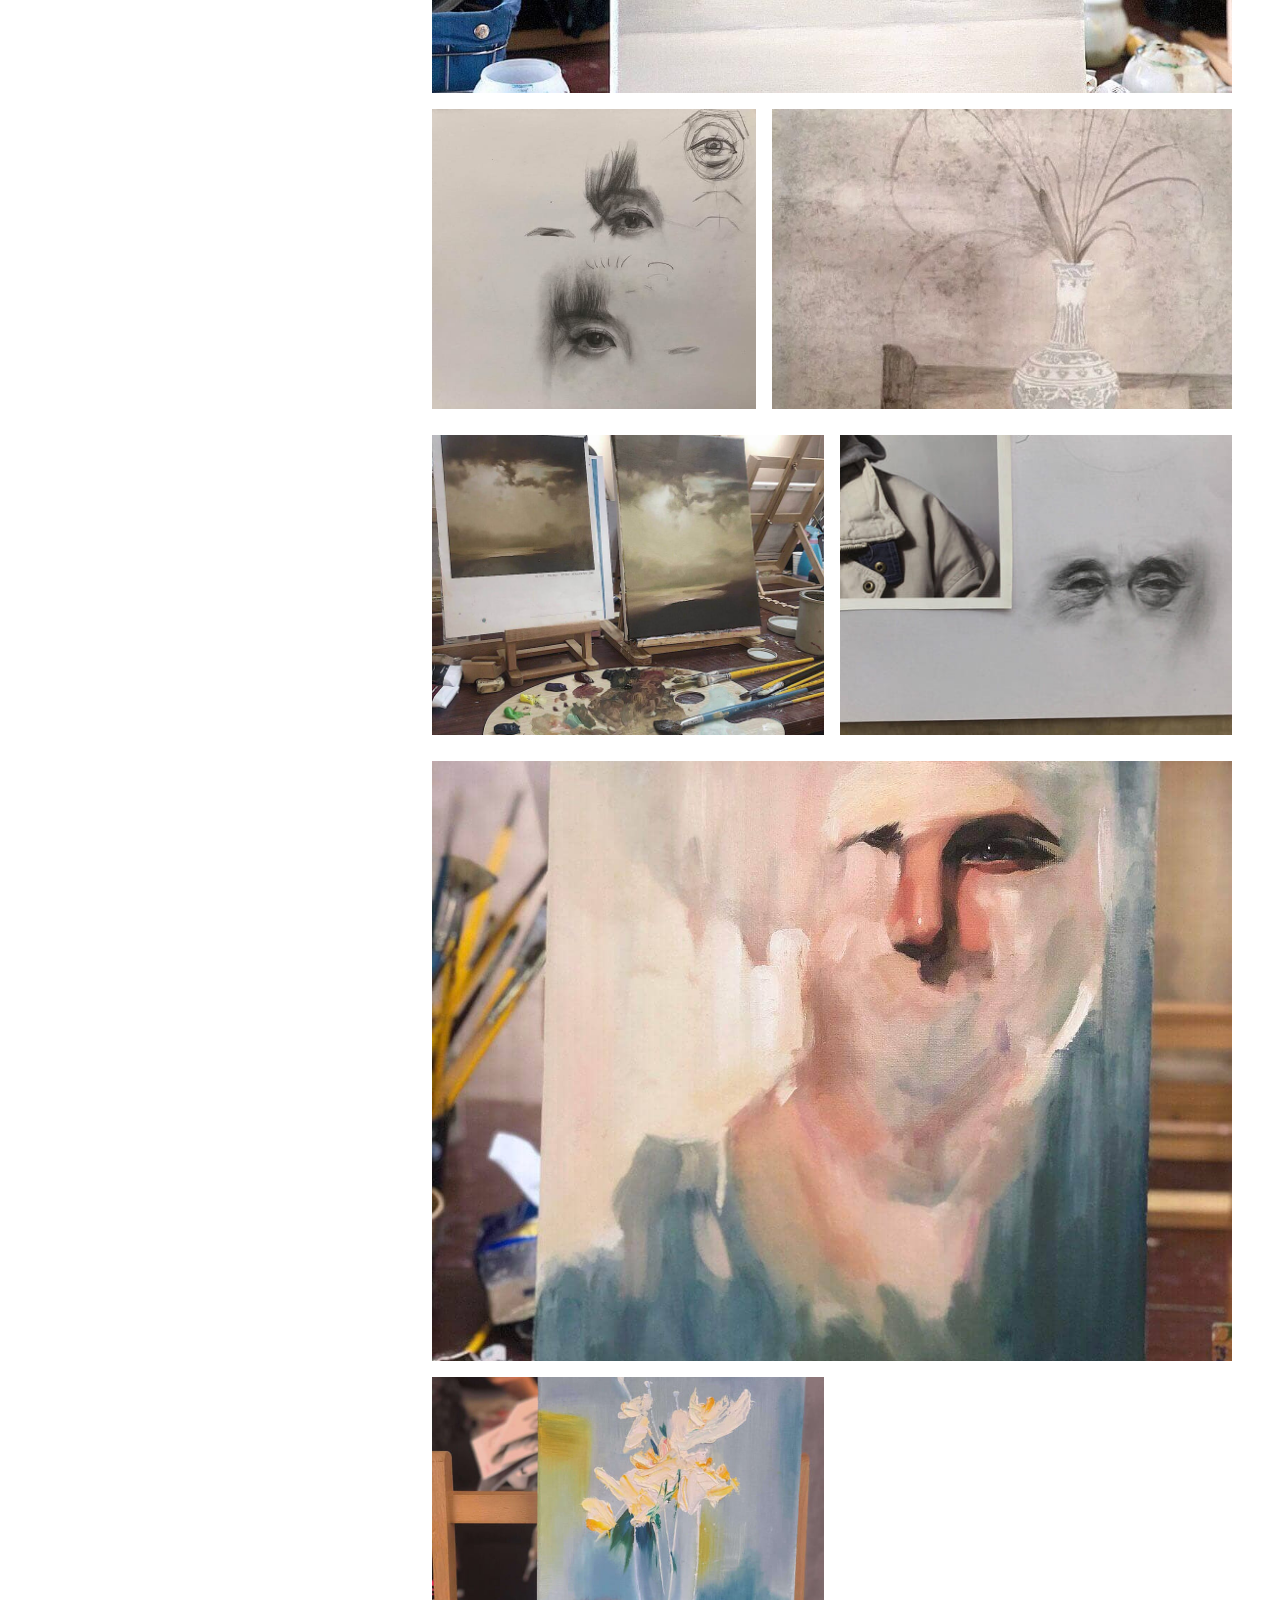
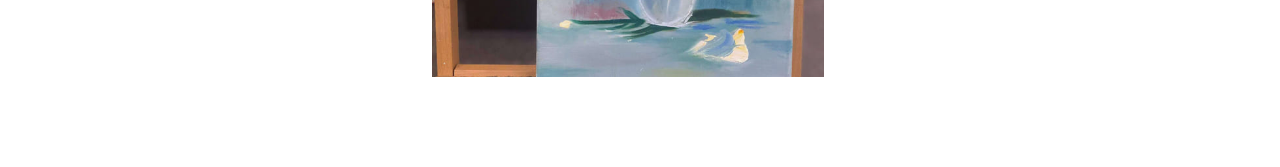
==== commit 7841f95e: "add painting" ====
--- a/index2.html
+++ b/index2.html
@@ -43,6 +43,14 @@
 						<div class="row">
 
 							<article class="col-12 col-12-xsmall work-item">
+								<a href="http://fms.news.cn/swf/2020_sjxw/2_1_xgyq/index.html" target="_Blank" class="image fit thumb" ><img style="height:600px" src="images/thumbs/wuhan.png"/></a>
+								<h3 class='sub_title'>疫情实时动态 </h3>
+								<p>
+								新华网数据新闻在疫情爆发期间每日收集世界各国以及中国各省新型冠状病毒相关数据并发布。
+								</p>
+							</article>
+
+							<article class="col-12 col-12-xsmall work-item">
 								<a href="http://www.xinhuanet.com/video/sjxw/2020-05/26/c_1210634796.htm" target="_Blank" class="image fit thumb" ><img style="height:600px" src="images/thumbs/ever.png"/></a>
 								<h3 class='sub_title'>人与珠穆朗玛峰</h3>
 								<p>
@@ -172,7 +180,7 @@
 
 					<!-- Three -->
 						<section id="three">
-							<h2>Video and Audio</h2>
+							<h2>音频</h2>
 							<div class="row">
 								<article class="col-6 col-12-xsmall work-item">
 									<a href="https://pan.baidu.com/s/1smZmDOD" class="image fit thumb" target="_blank"><img src="images/thumbs/video1.jpg" alt="Link to work" /></a>
@@ -184,15 +192,47 @@
 									<h3 class='sub_title'>Minimum Wage in Massachusetts</h3>
 									<p>讲述了一群在麻省拿最低工资的人</p>
 								</article>
+								<article class="col-6 col-12-xsmall work-item">
+									<a href="http://www.xinhuanet.com/video/2020-10/26/c_1210857907.htm" class="image fit thumb" target="_blank"><img src="images/thumbs/kmyc.jpg" alt="Link to work" /></a>
+									<h3 class='sub_title'>相隔70年的“对话”</h3>
+									<p>抗美援朝手绘录屏项目</p>
+								</article>
 							</div>
 
 						</section>
 
 						<!-- Four -->
 							<section id="four">
-								<h2>Publications</h2>
+								<h2>发表作品</h2>
 								<article class="col-12 col-12-xsmall work-item">
 									<table style="width:100%">
+
+										<tr>
+											<td class="date">11/07/2020</td>
+											<td class="work">
+												<a href="http://www.xinhuanet.com/video/sjxw/2020-11/07/c_1210876916.htm" class='sub_title' target="_blank">
+													Tony老师想说的话，不只有“办卡吗？”(手绘作品)
+												</a><br>
+											</td>
+										</tr>
+
+										<tr>
+											<td class="date">10/26/2020</td>
+											<td class="work">
+												<a href="http://www.xinhuanet.com/video/2020-10/26/c_1210857907.htm" class='sub_title' target="_blank">
+													相隔70年的“对话”(手绘作品)
+												</a><br>
+											</td>
+										</tr>
+
+										<tr>
+											<td class="date">10/20/2020</td>
+											<td class="work">
+												<a href="http://www.xinhuanet.com/video/sjxw/2020-10/20/c_1210848943.htm" class='sub_title' target="_blank">
+													90后宝妈群像(手绘作品)
+												</a><br>
+											</td>
+										</tr>
 
                     <tr>
                       <td class="date">05/25/2020</td>
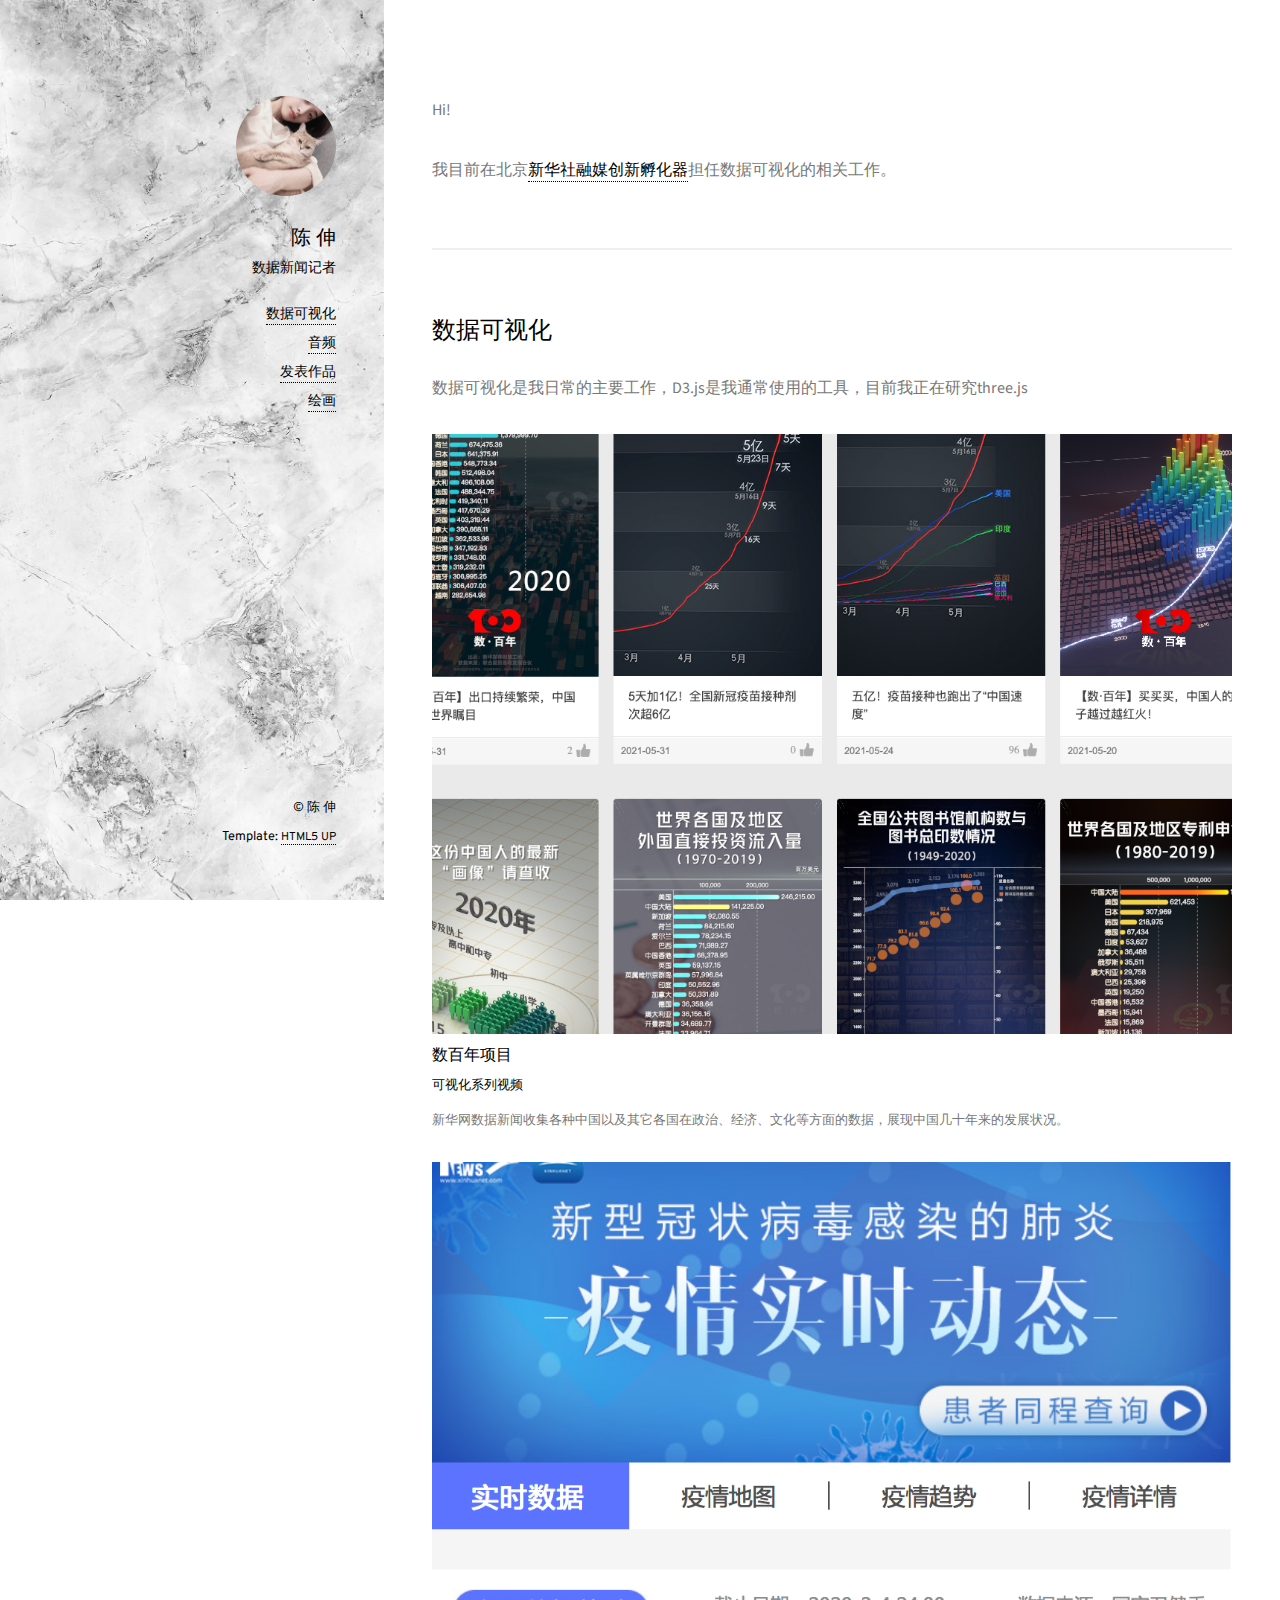
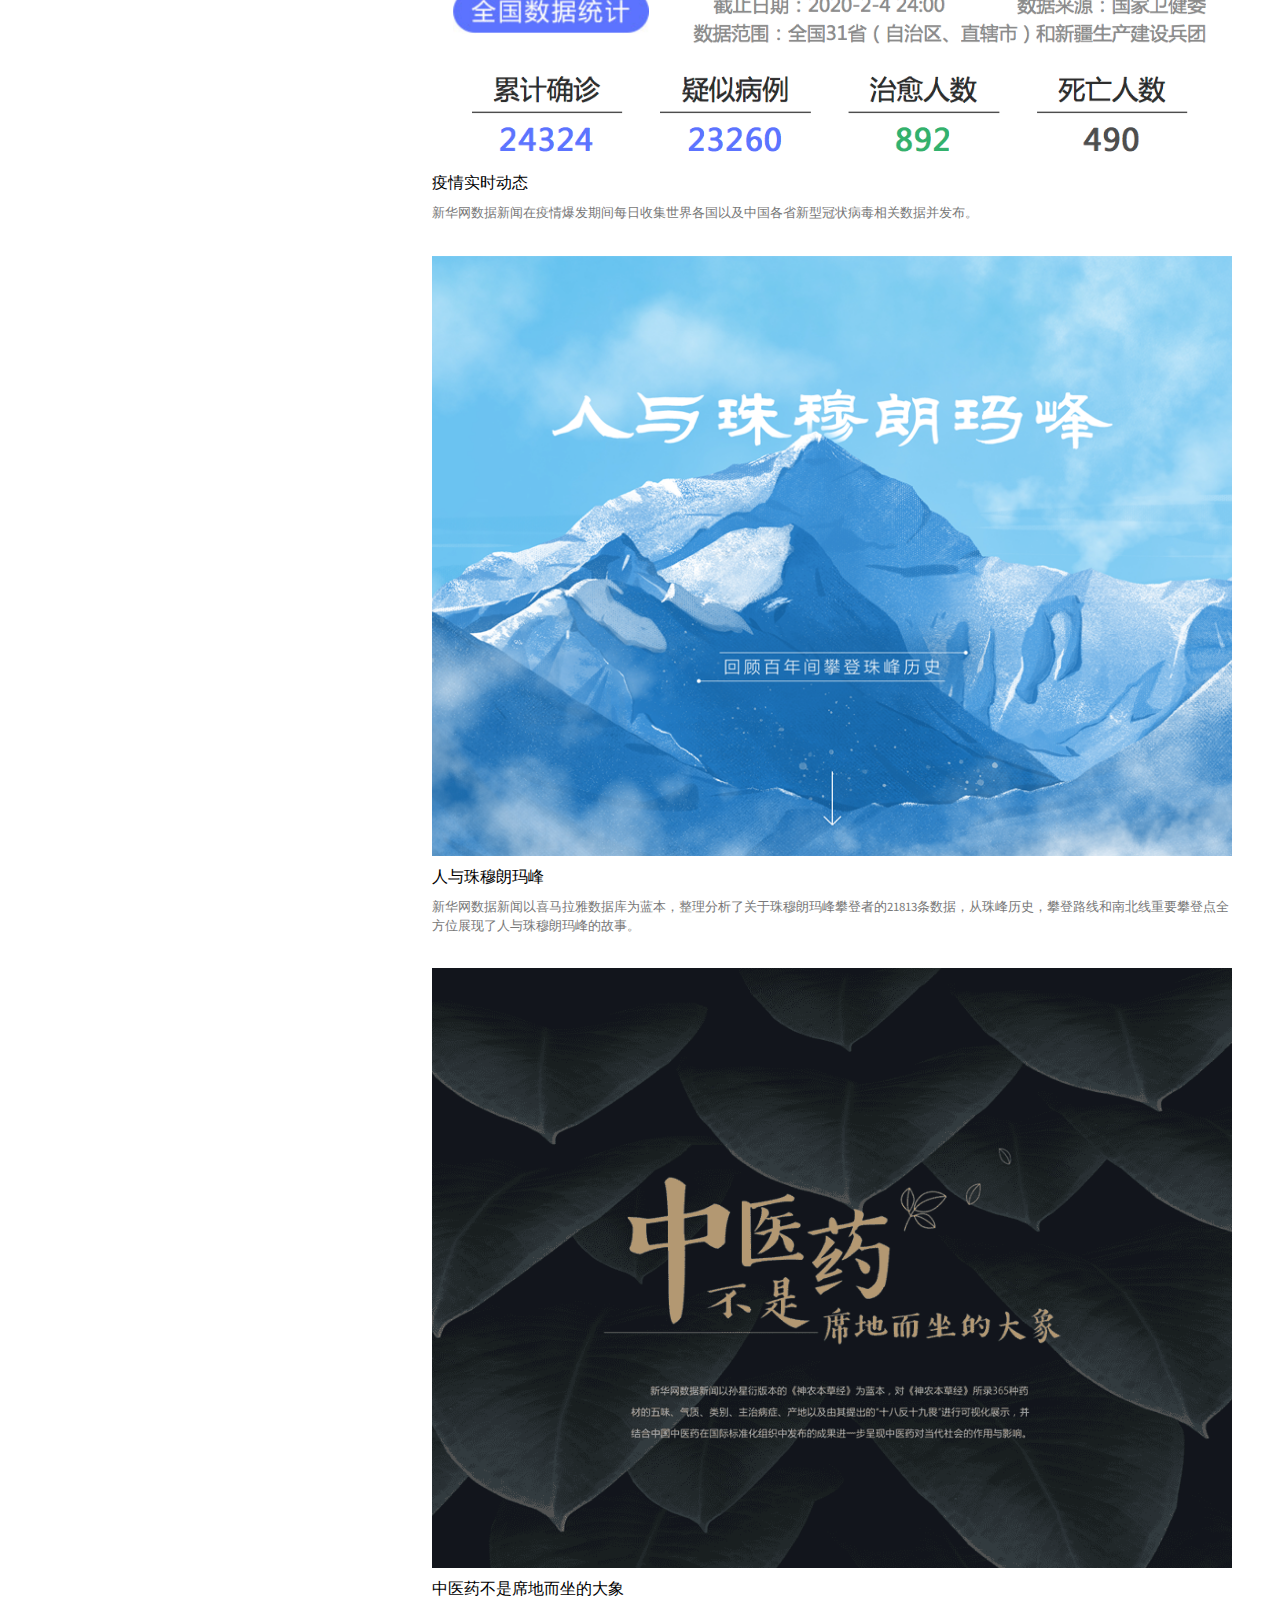
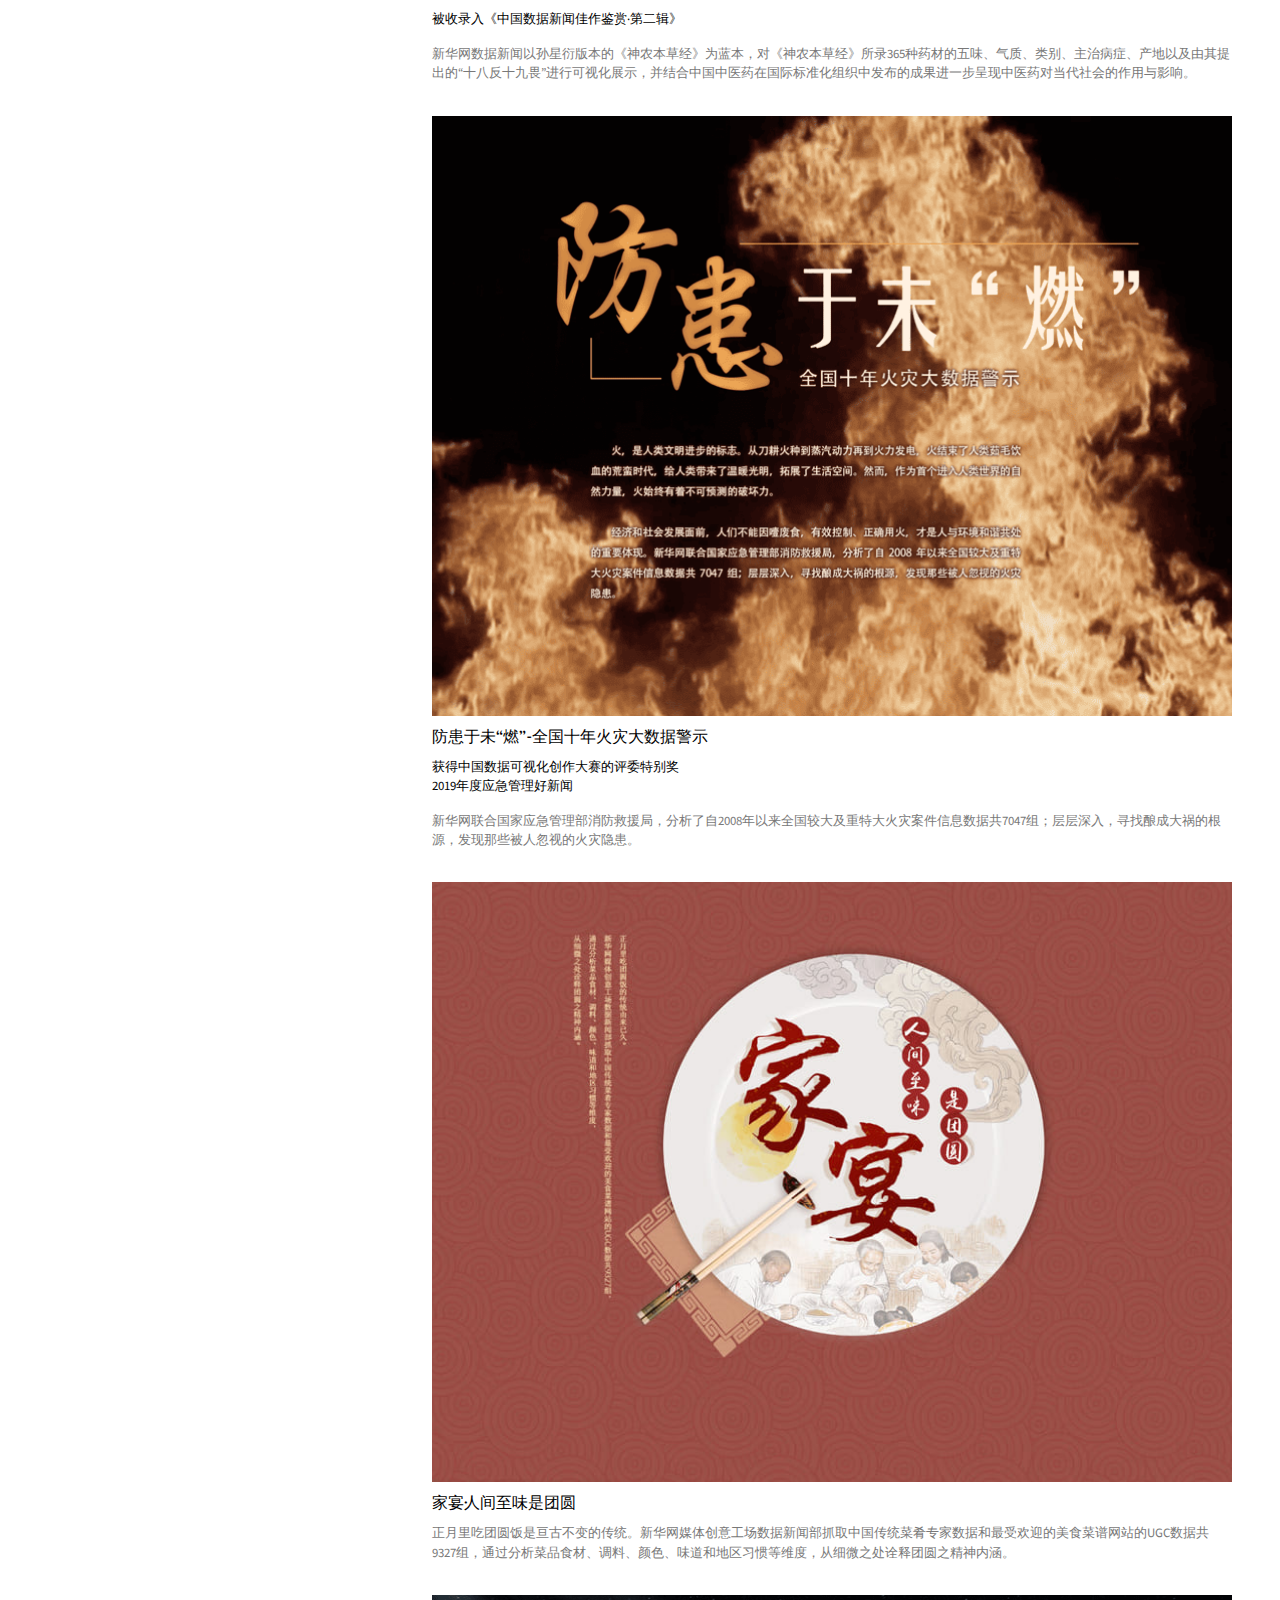
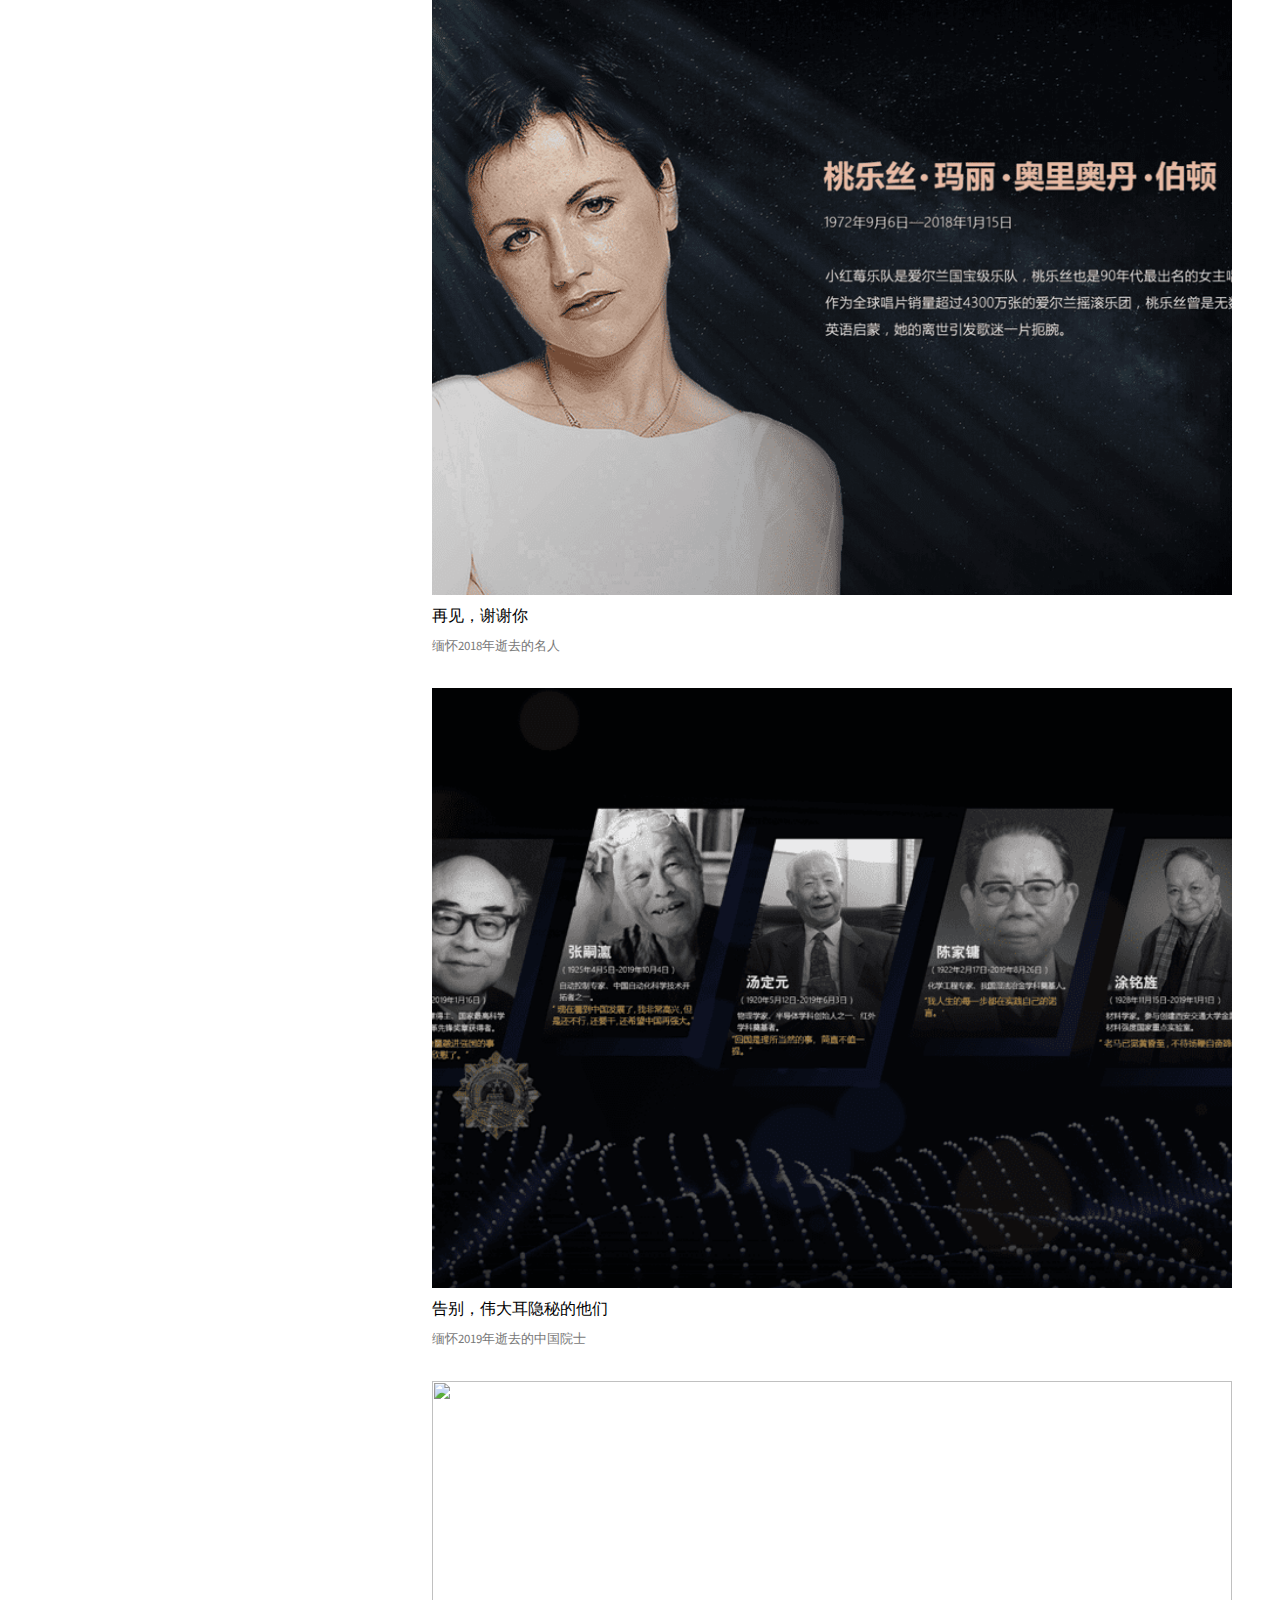
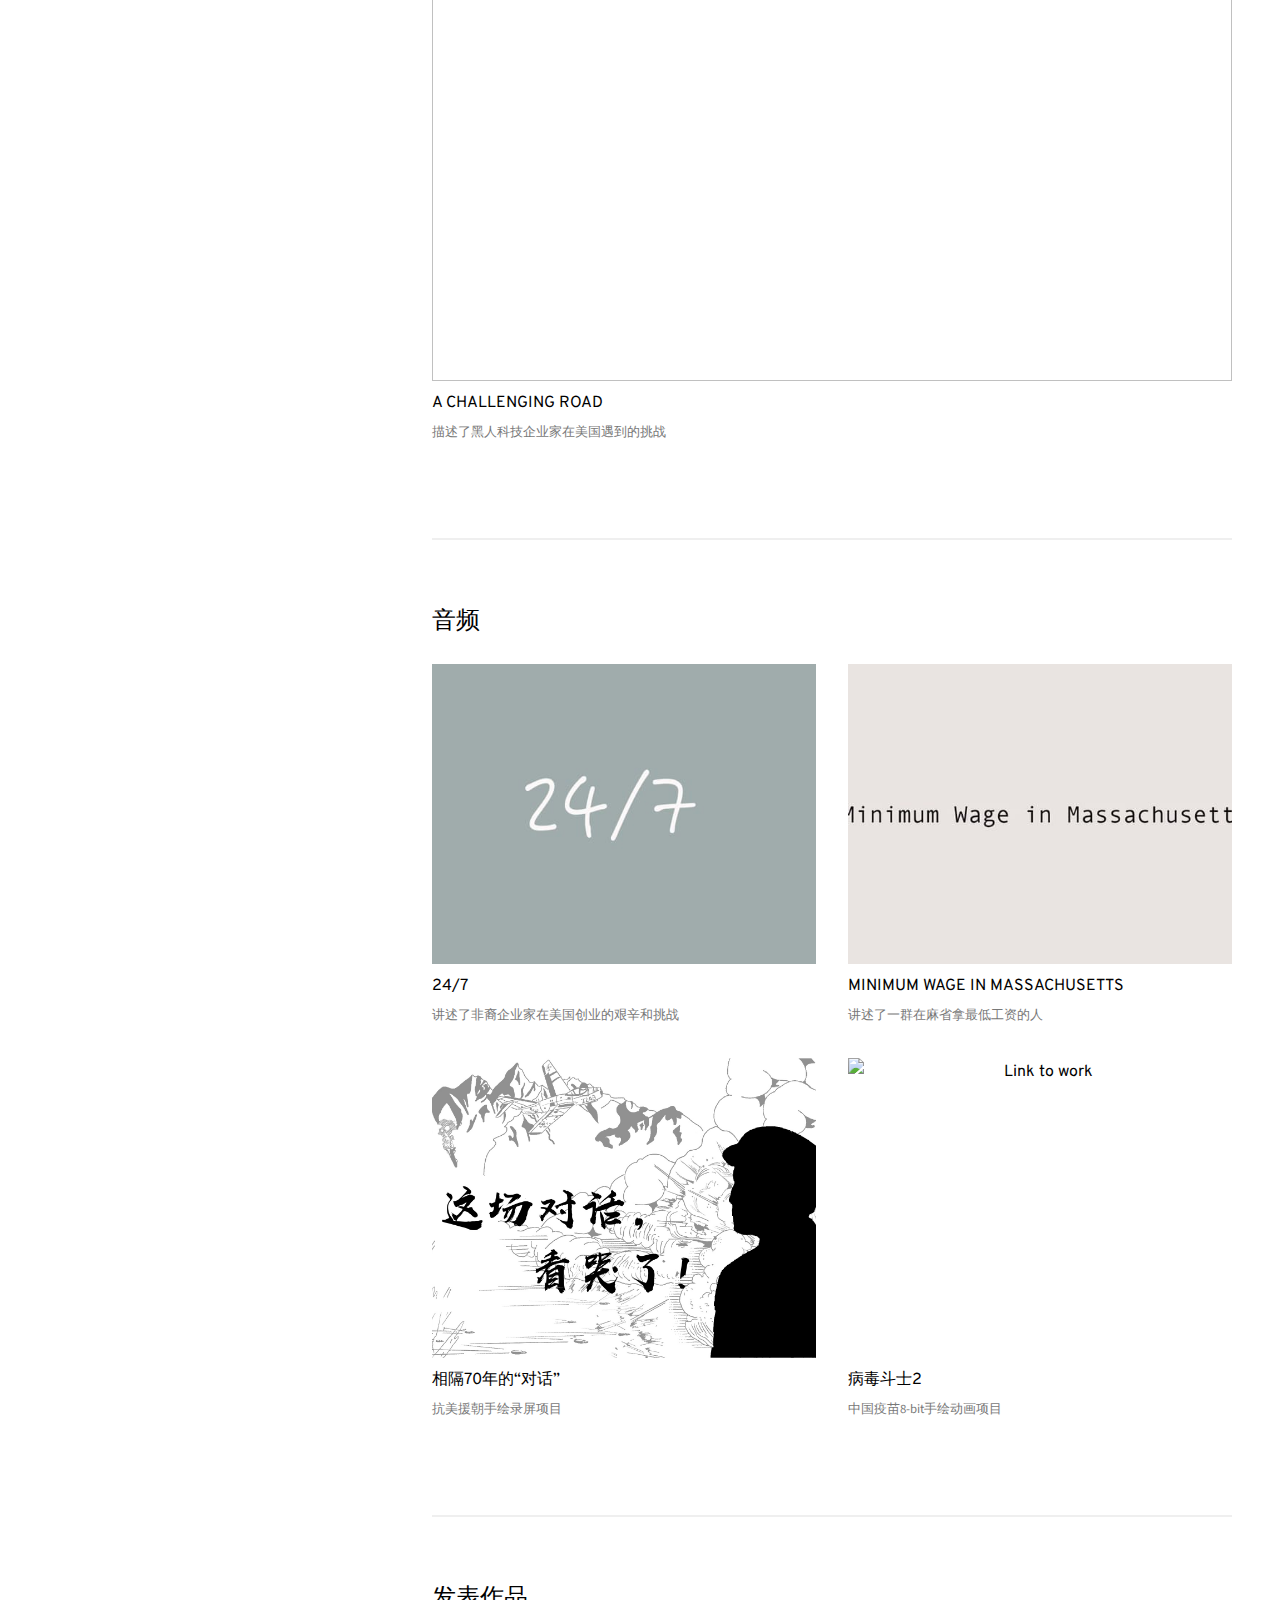
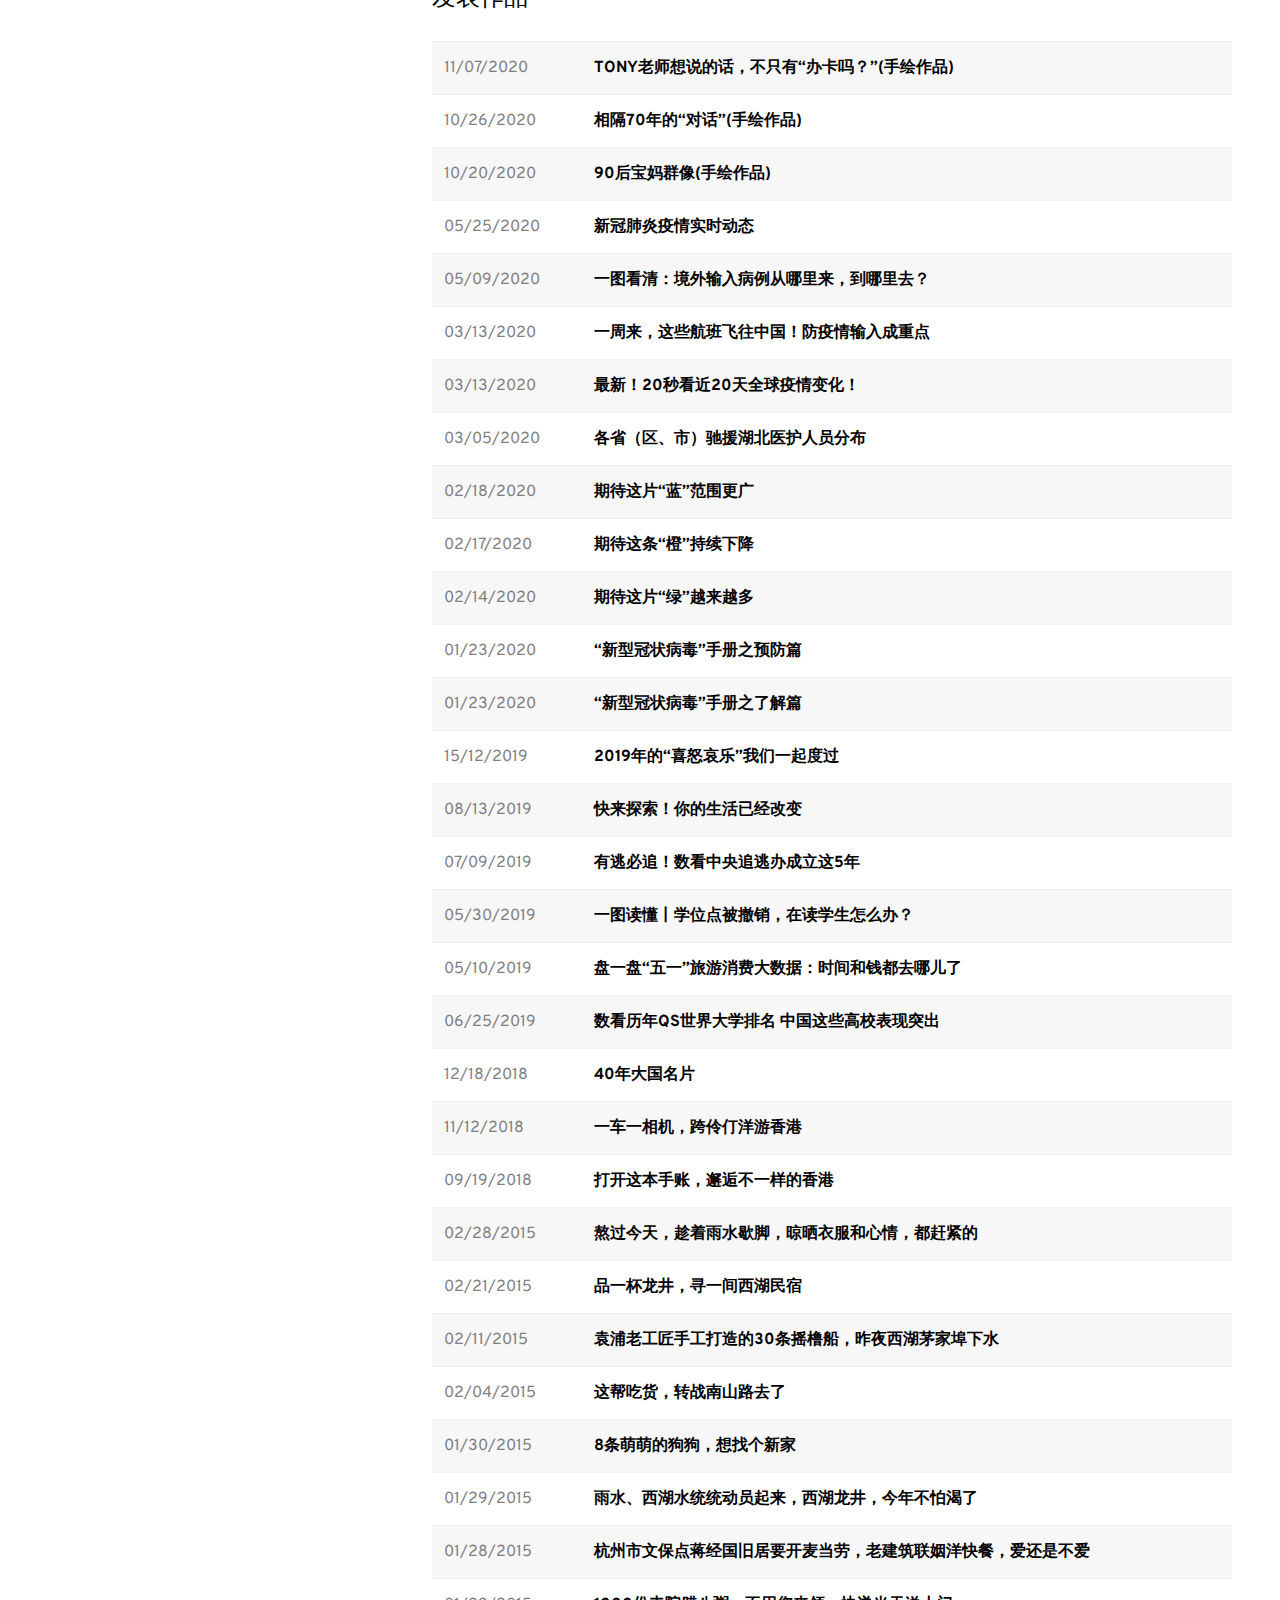
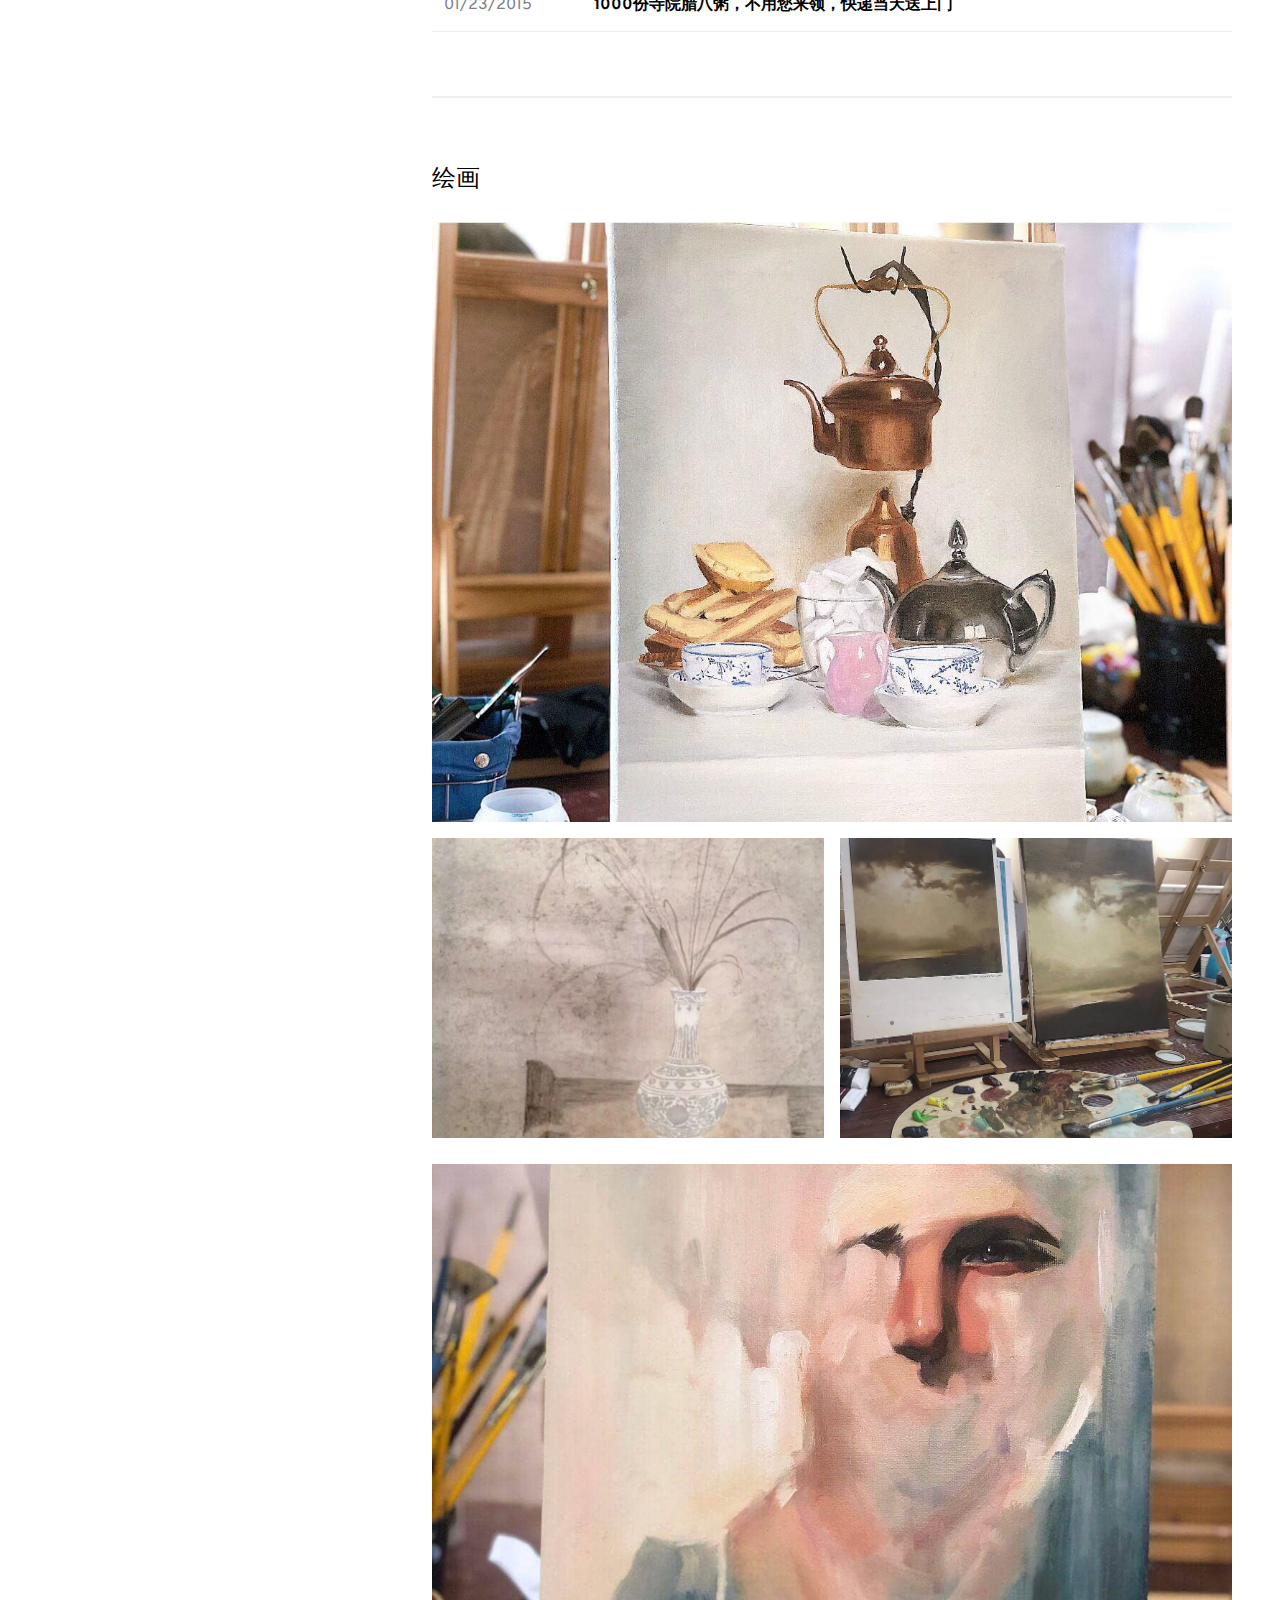
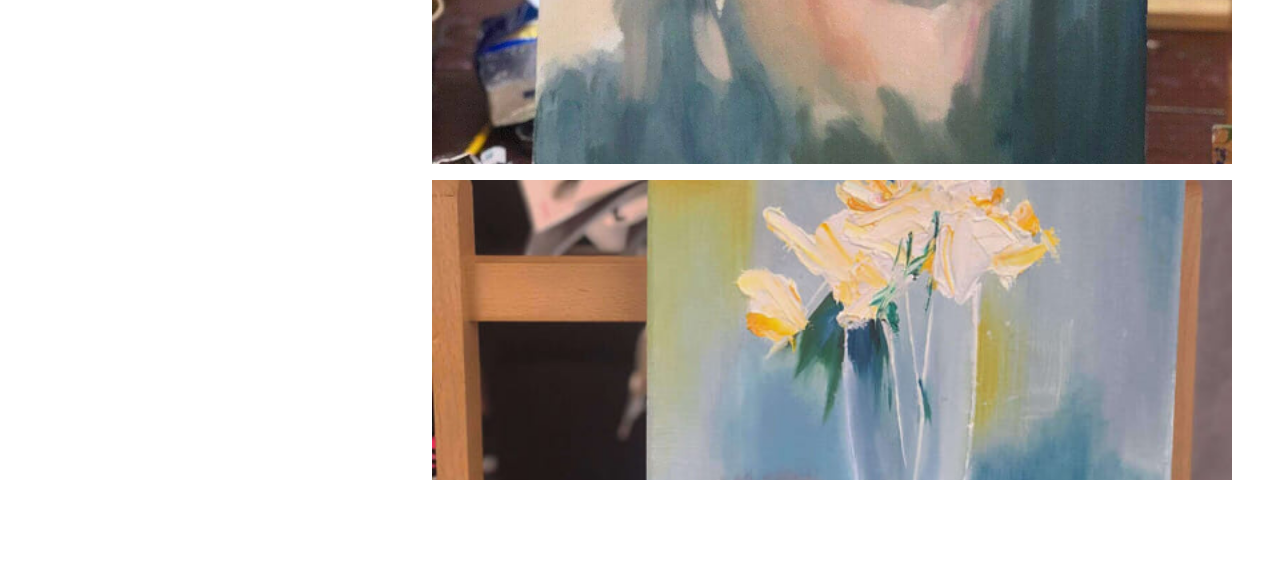
==== commit 71d45518: "add new project" ====
--- a/index2.html
+++ b/index2.html
@@ -41,6 +41,15 @@
 
 
 						<div class="row">
+							
+							<article class="col-12 col-12-xsmall work-item">
+								<a href="http://fms.news.cn/swf/2020_sjxw/2_1_xgyq/index.html" target="_Blank" class="image fit thumb" ><img style="height:600px" src="images/thumbs/bainian.png"/></a>
+								<h3 class='sub_title'>数百年项目</h3>
+								<div id='subhead'><p>可视化系列视频</p></div>
+								<p>
+								新华网数据新闻收集各种中国以及其它各国在政治、经济、文化等方面的数据，展现中国几十年来的发展状况。
+								</p>
+							</article>
 
 							<article class="col-12 col-12-xsmall work-item">
 								<a href="http://fms.news.cn/swf/2020_sjxw/2_1_xgyq/index.html" target="_Blank" class="image fit thumb" ><img style="height:600px" src="images/thumbs/wuhan.png"/></a>
@@ -197,6 +206,11 @@
 									<h3 class='sub_title'>相隔70年的“对话”</h3>
 									<p>抗美援朝手绘录屏项目</p>
 								</article>
+								<article class="col-6 col-12-xsmall work-item">
+									<a href="https://mobile.twitter.com/XHNews/status/1398904874192932865" class="image fit thumb" target="_blank"><img src="images/thumbs/virus.jpg" alt="Link to work" /></a>
+									<h3 class='sub_title'>病毒斗士2</h3>
+									<p>中国疫苗8-bit手绘动画项目</p>
+								</article>
 							</div>
 
 						</section>
@@ -472,12 +486,12 @@
 								<div class="box alt">
 									<div class="row gtr-50 gtr-uniform">
 										<article class="col-12 col-12-xsmall tall-work-item"><a href="images/thumbs/fine6.jpg" class="image fit thumb"><img src="images/thumbs/fine6.jpg"/></a></article>
-										<article class="col-5 col-12-xsmall work-item"><a href="images/thumbs/fine2.jpg" class="image fit thumb"><img src="images/thumbs/fine2.jpg"/></a></article>
-										<article class="col-7 col-12-xsmall work-item"><a href="images/thumbs/fine3.jpg" class="image fit thumb"><img src="images/thumbs/fine3.jpg"/></a></article>
+										<!--<article class="col-5 col-12-xsmall work-item"><a href="images/thumbs/fine2.jpg" class="image fit thumb"><img src="images/thumbs/fine2.jpg"/></a></article>-->
+										<article class="col-6 col-12-xsmall work-item"><a href="images/thumbs/fine3.jpg" class="image fit thumb"><img src="images/thumbs/fine3.jpg"/></a></article>
 										<article class="col-6 col-12-xsmall work-item"><a href="images/thumbs/fine4.jpg" class="image fit thumb"><img src="images/thumbs/fine4.jpg"/></a></article>
-										<article class="col-6 col-12-xsmall work-item"><a href="images/thumbs/fine1.jpg" class="image fit thumb"><img src="images/thumbs/fine1.jpg"/></a></article>
+										<!--<article class="col-6 col-12-xsmall work-item"><a href="images/thumbs/fine1.jpg" class="image fit thumb"><img src="images/thumbs/fine1.jpg"/></a></article>-->
 										<article class="col-12 col-12-xsmall tall-work-item"><a href="images/thumbs/fine5.jpg" class="image fit thumb"><img src="images/thumbs/fine5.jpg"/></a></article>
-										<article class="col-6 col-12-xsmall work-item"><a href="images/thumbs/fine7.jpg" class="image fit thumb"><img src="images/thumbs/fine7.jpg" /></a></article>
+										<article class="col-12 col-12-xsmall work-item"><a href="images/thumbs/fine7.jpg" class="image fit thumb"><img src="images/thumbs/fine7.jpg" /></a></article>
 									</div>
 								</div>
 							</section>
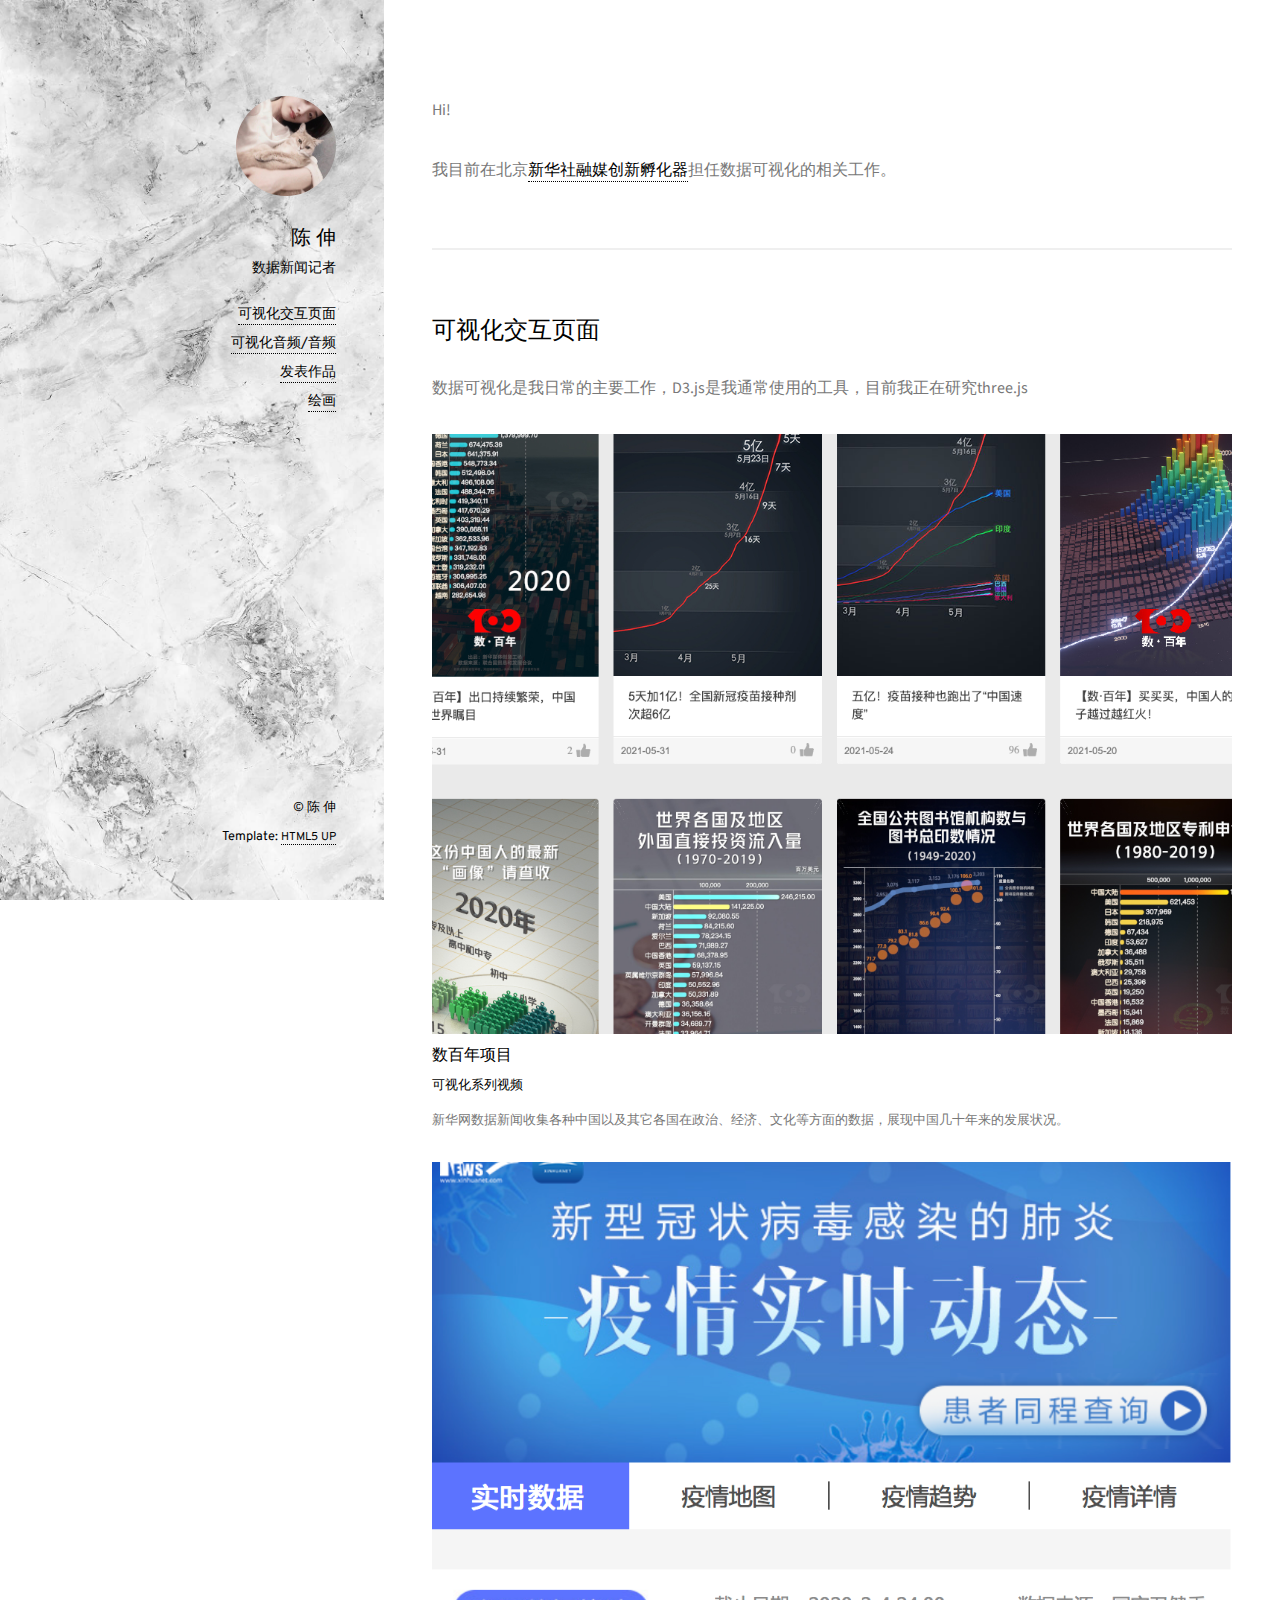
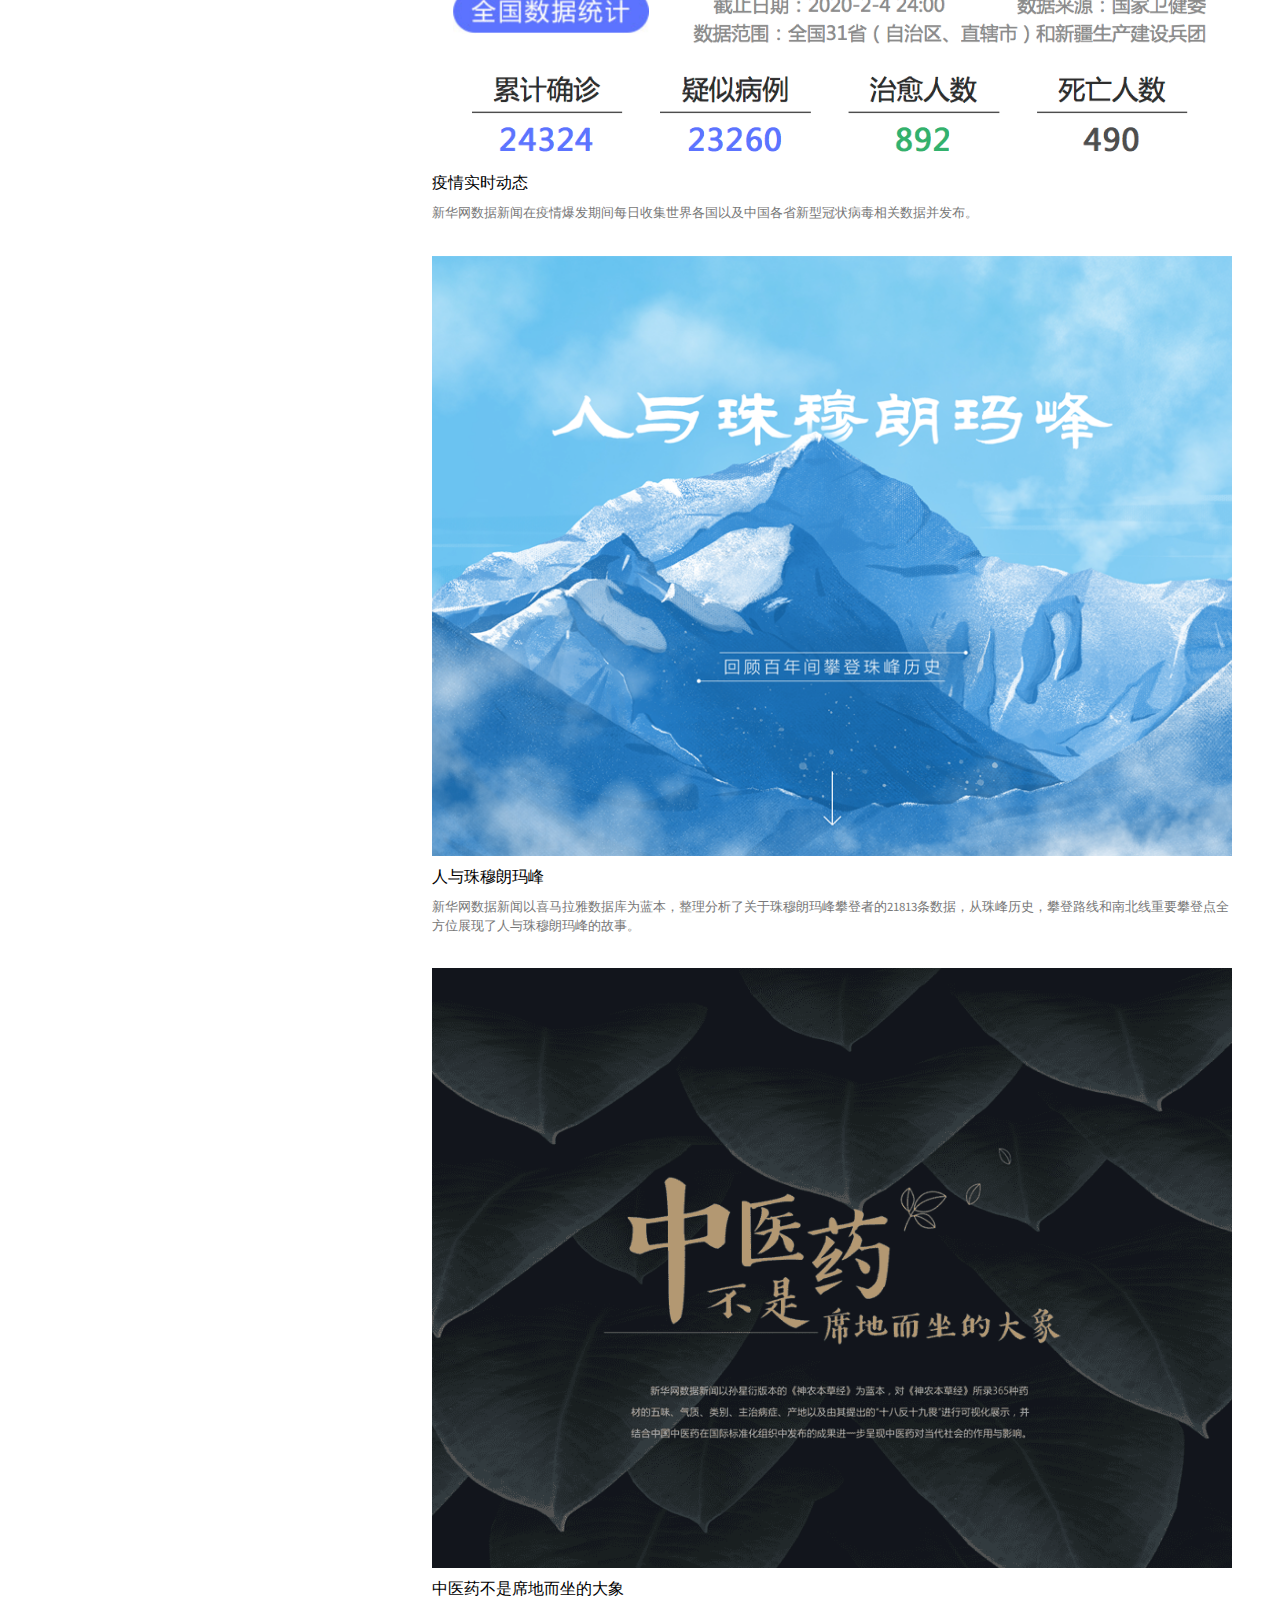
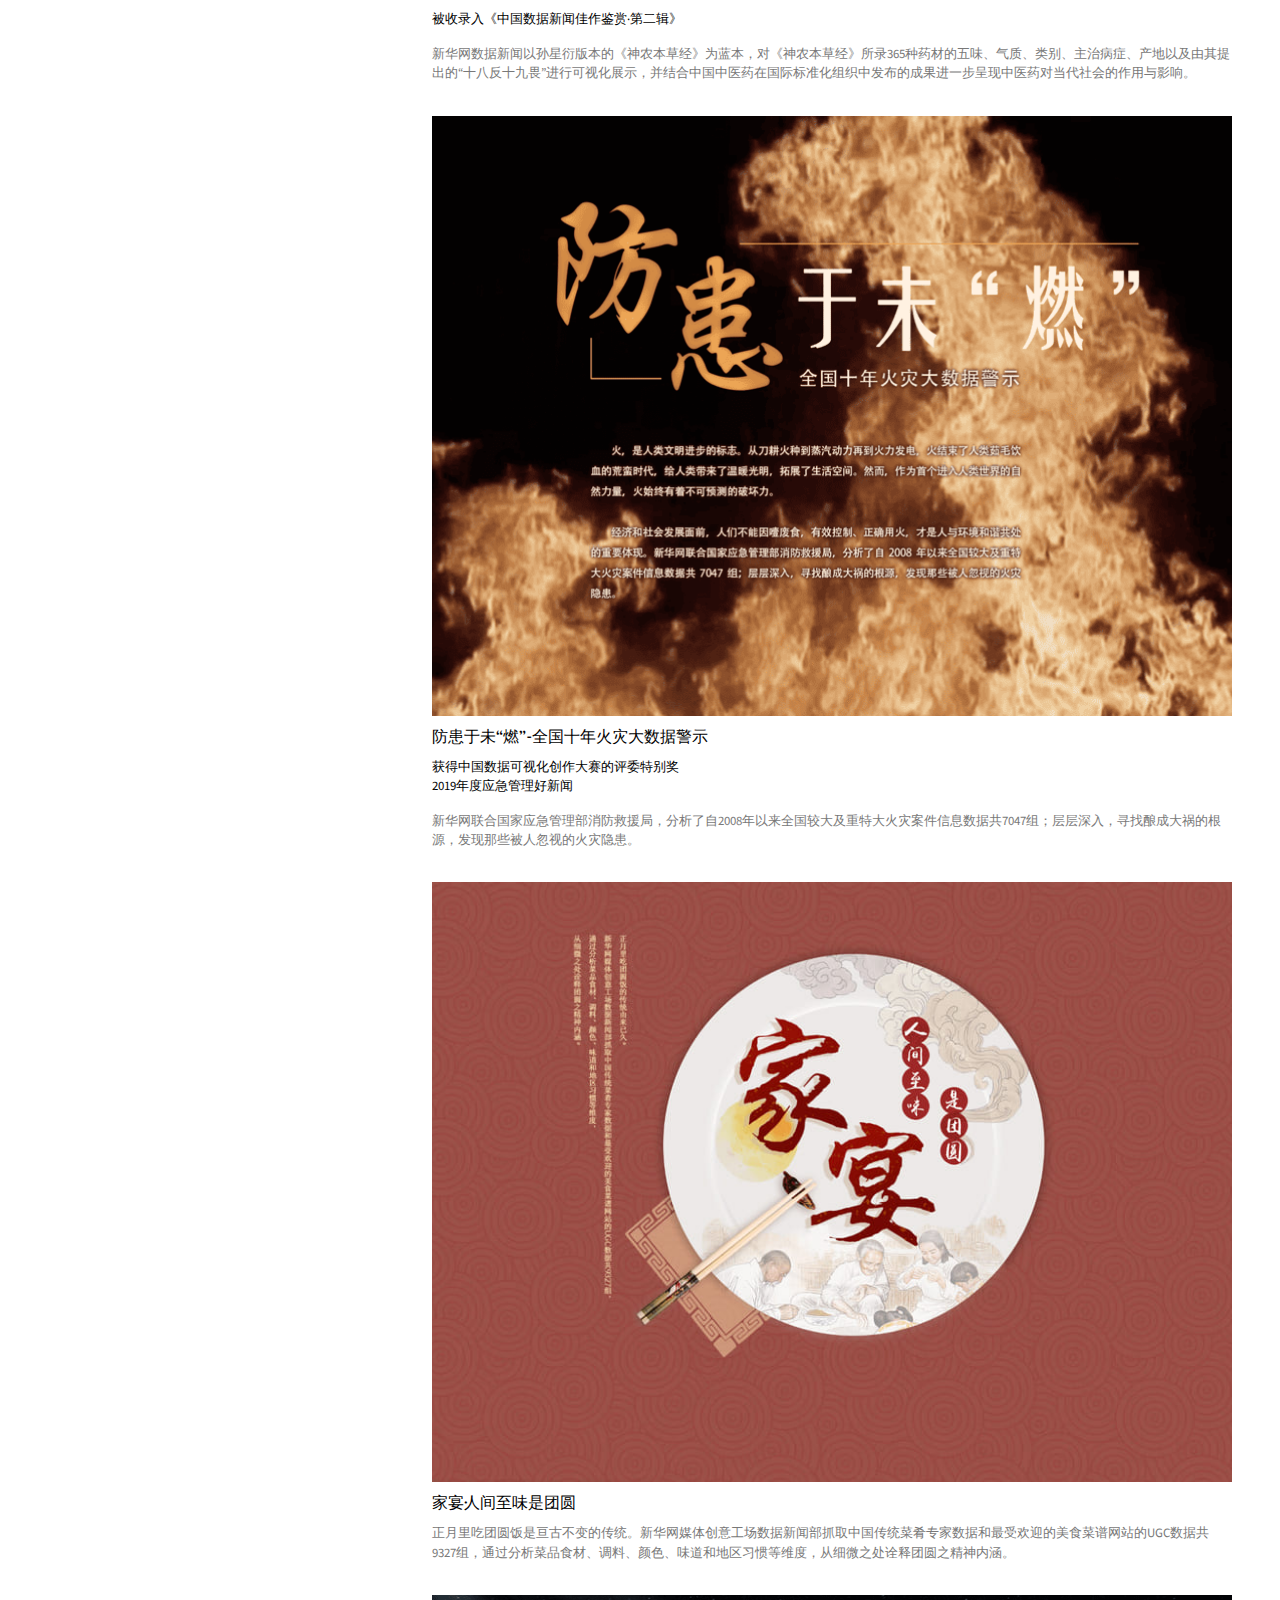
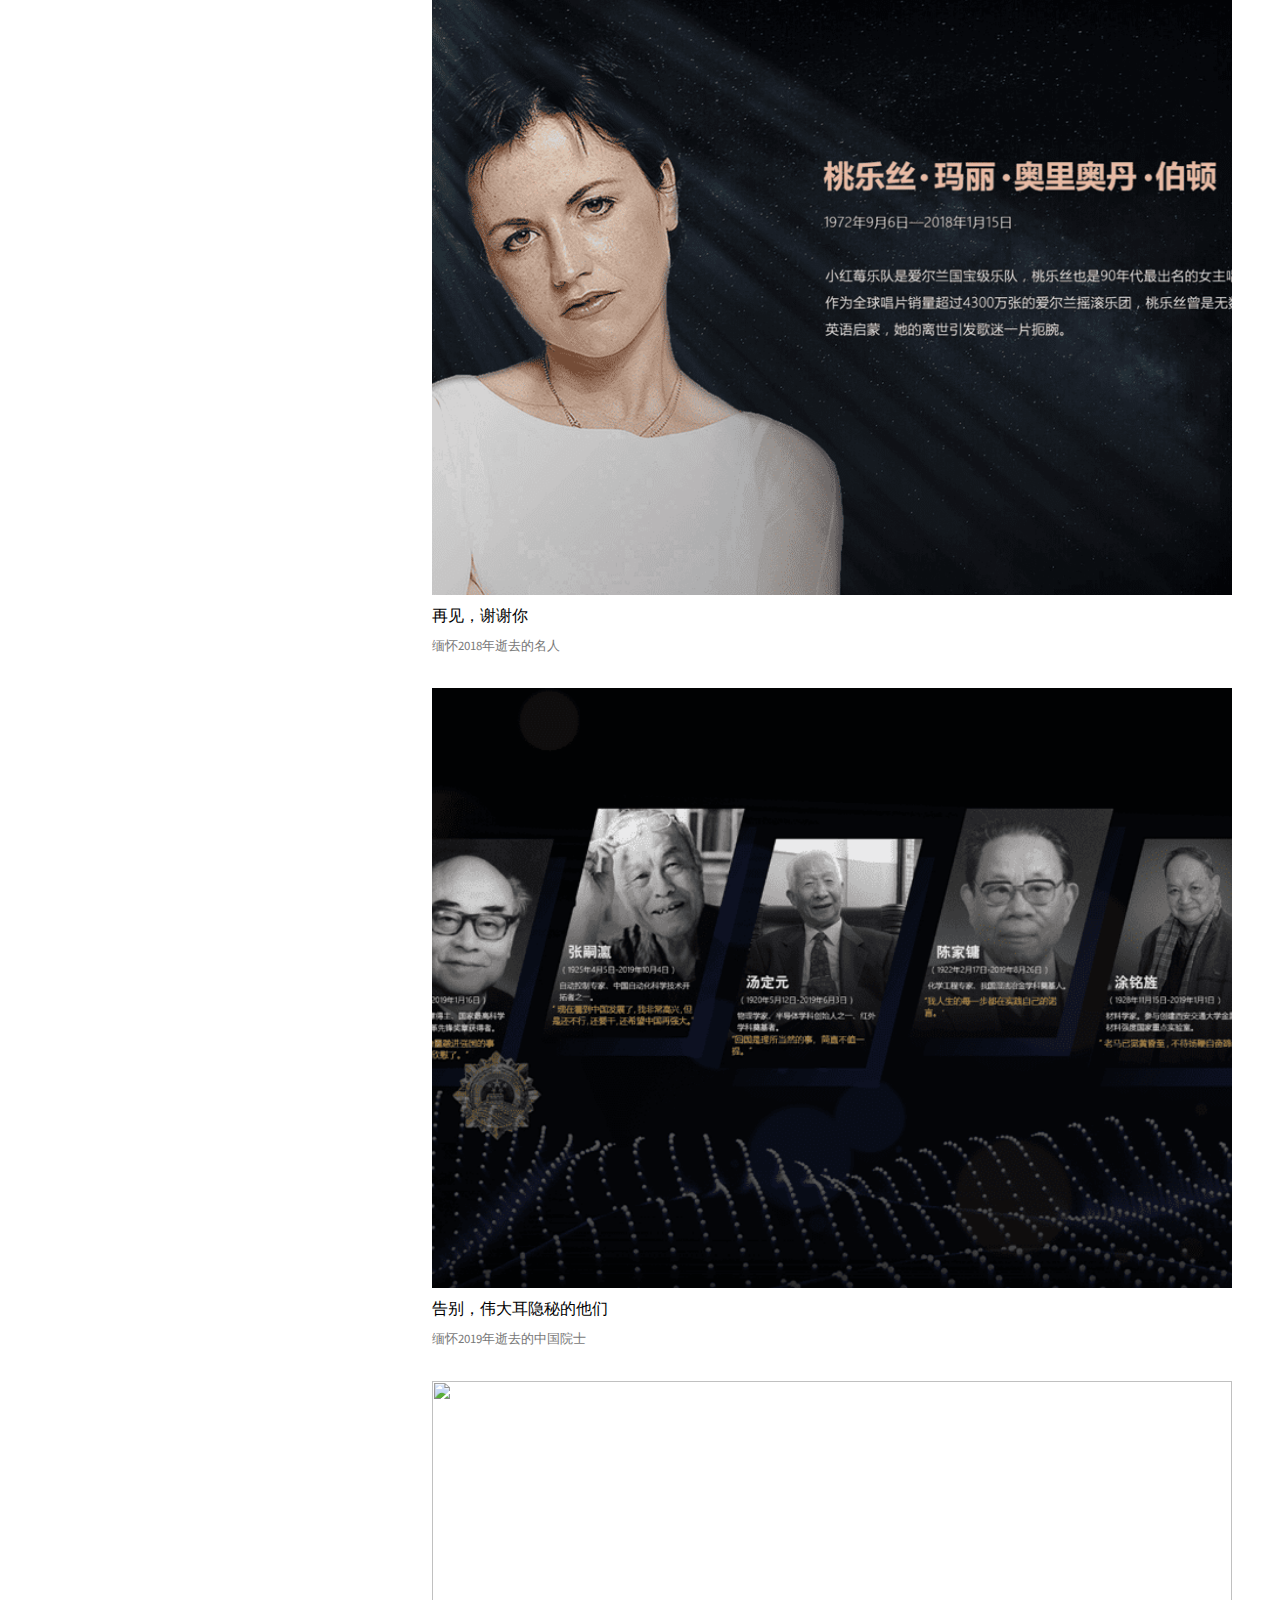
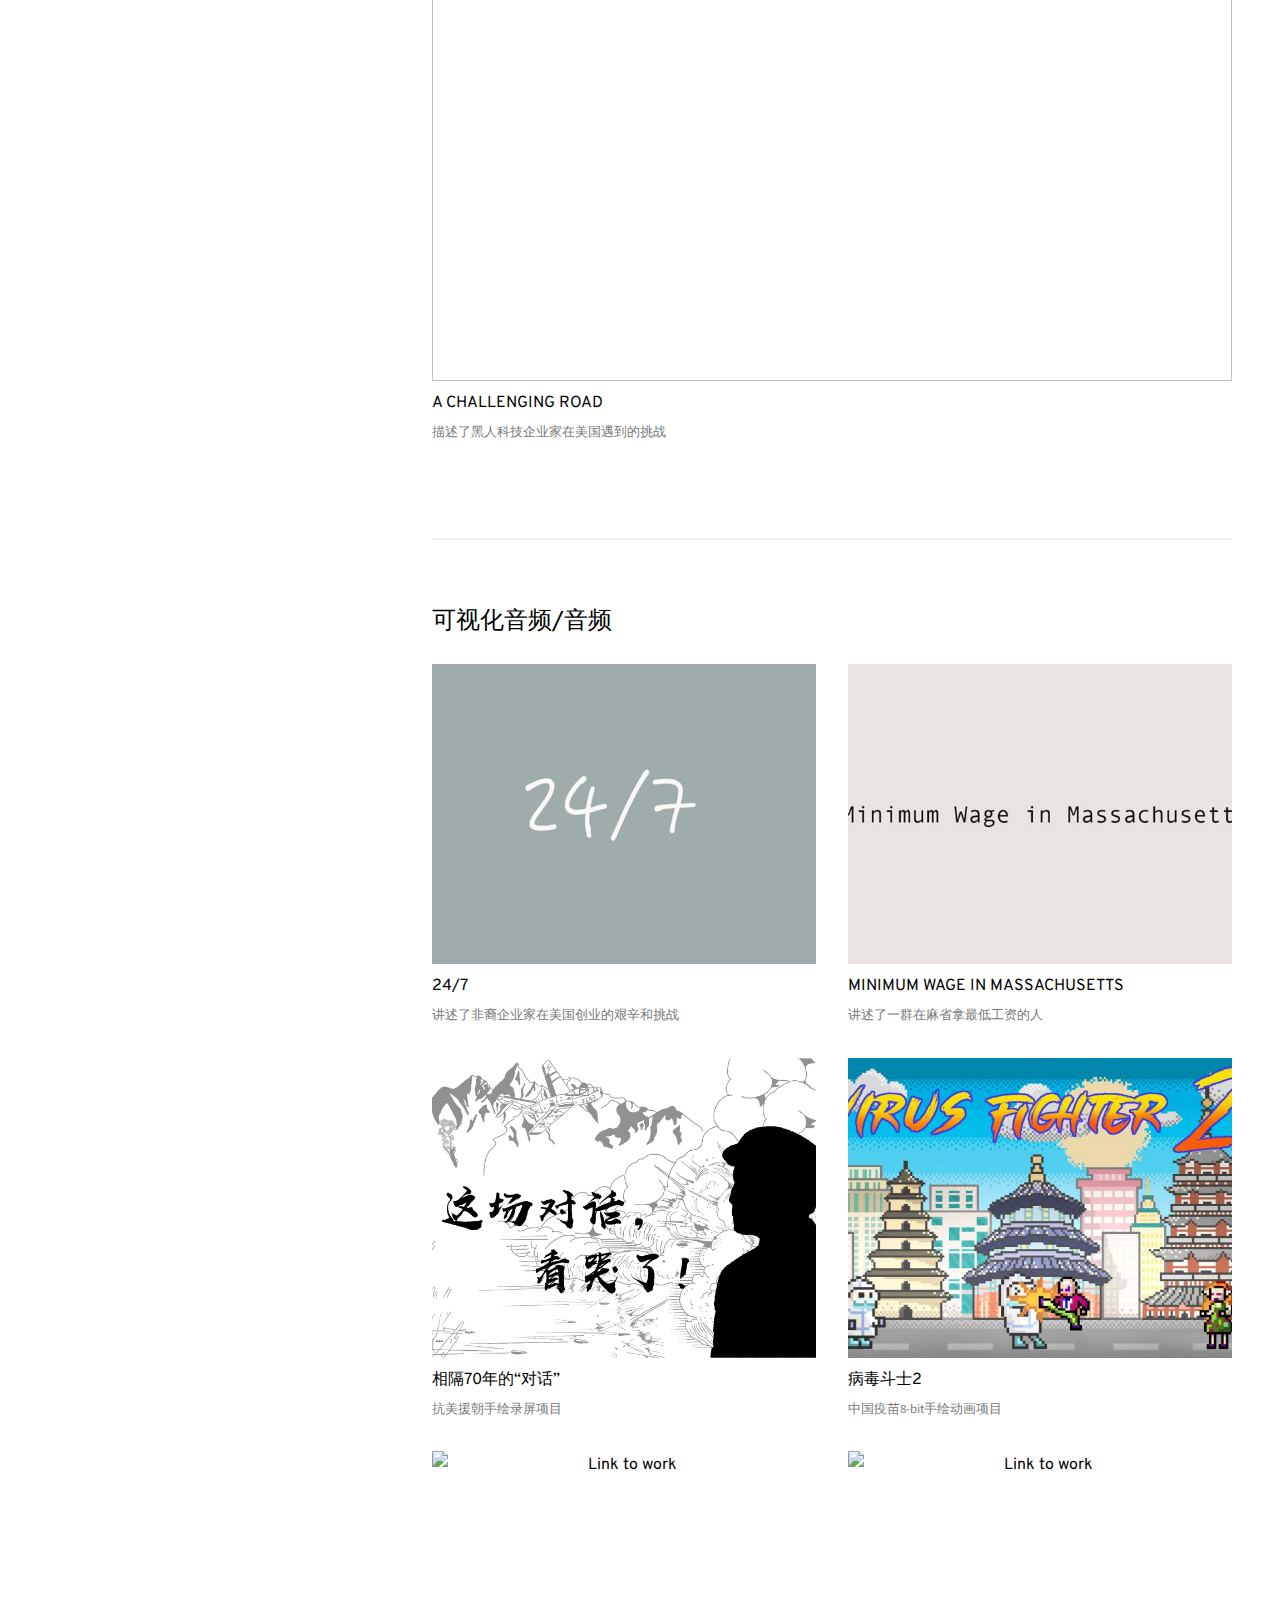
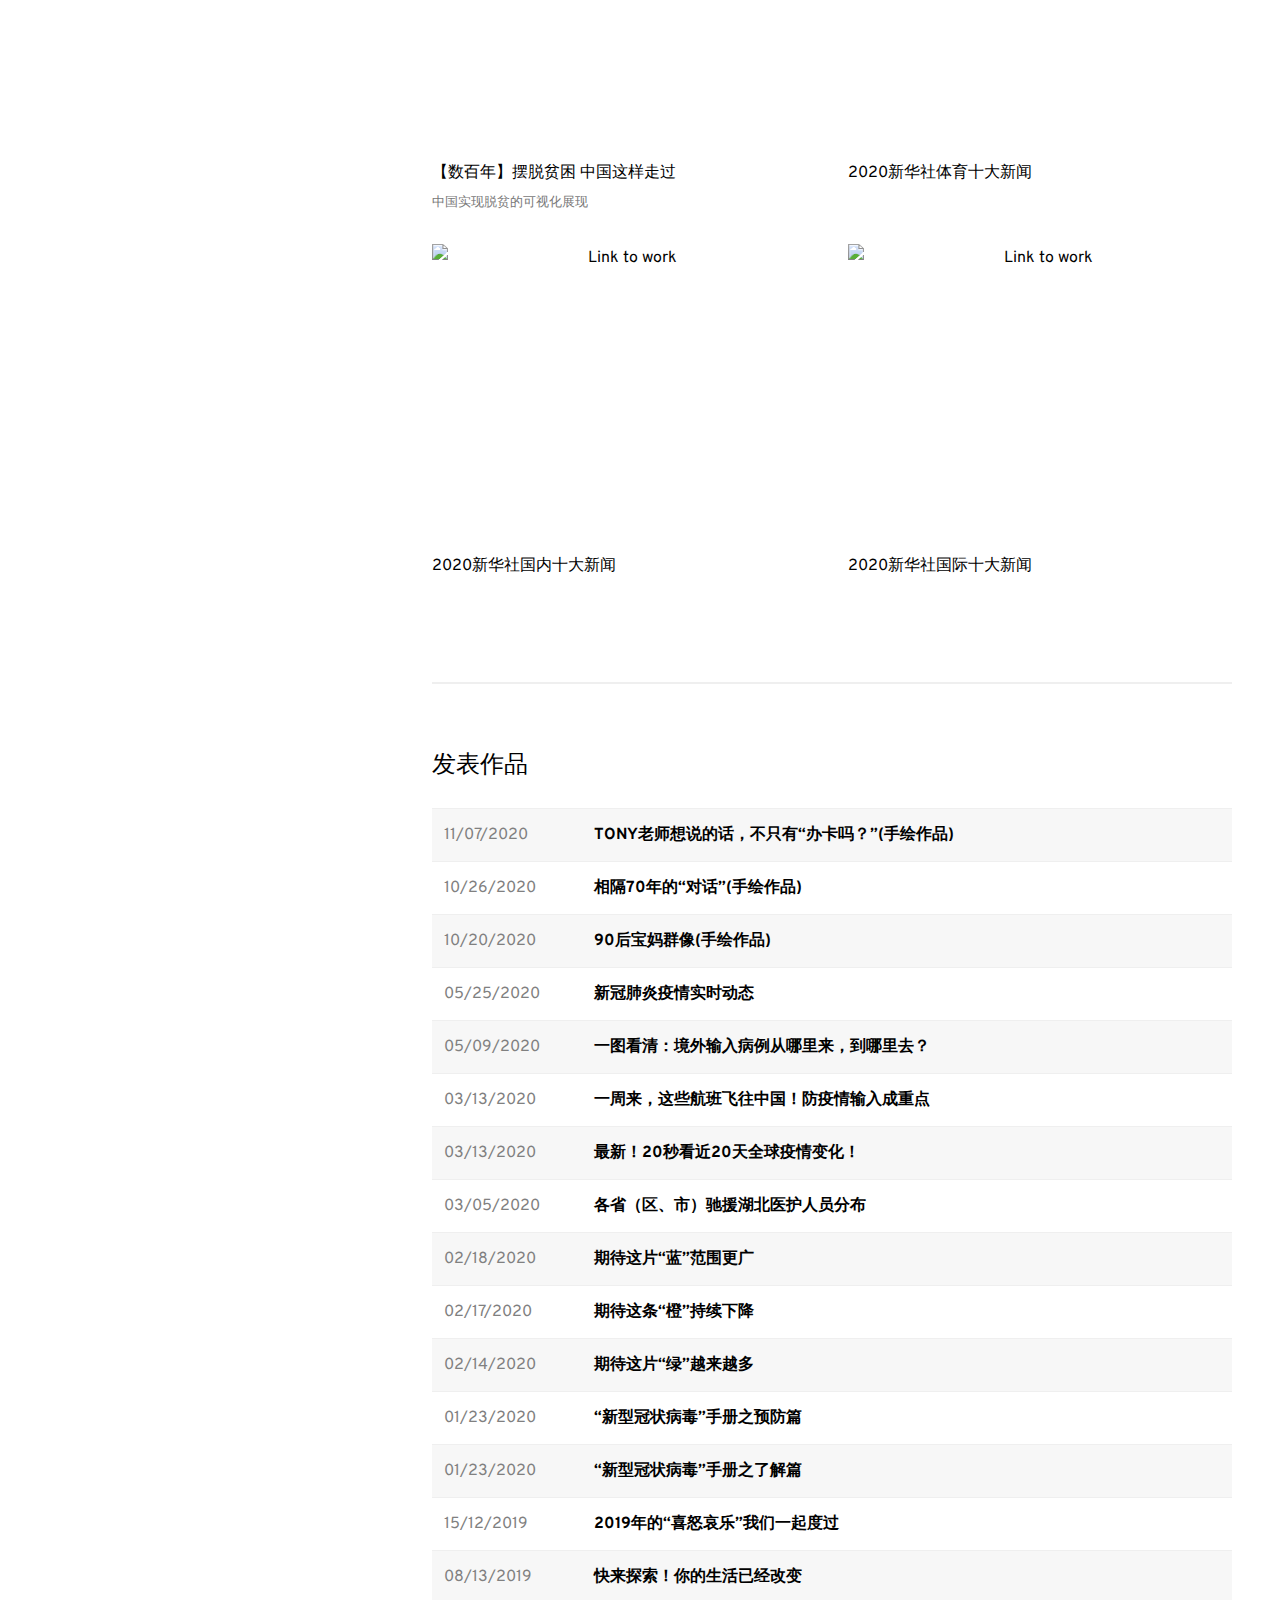
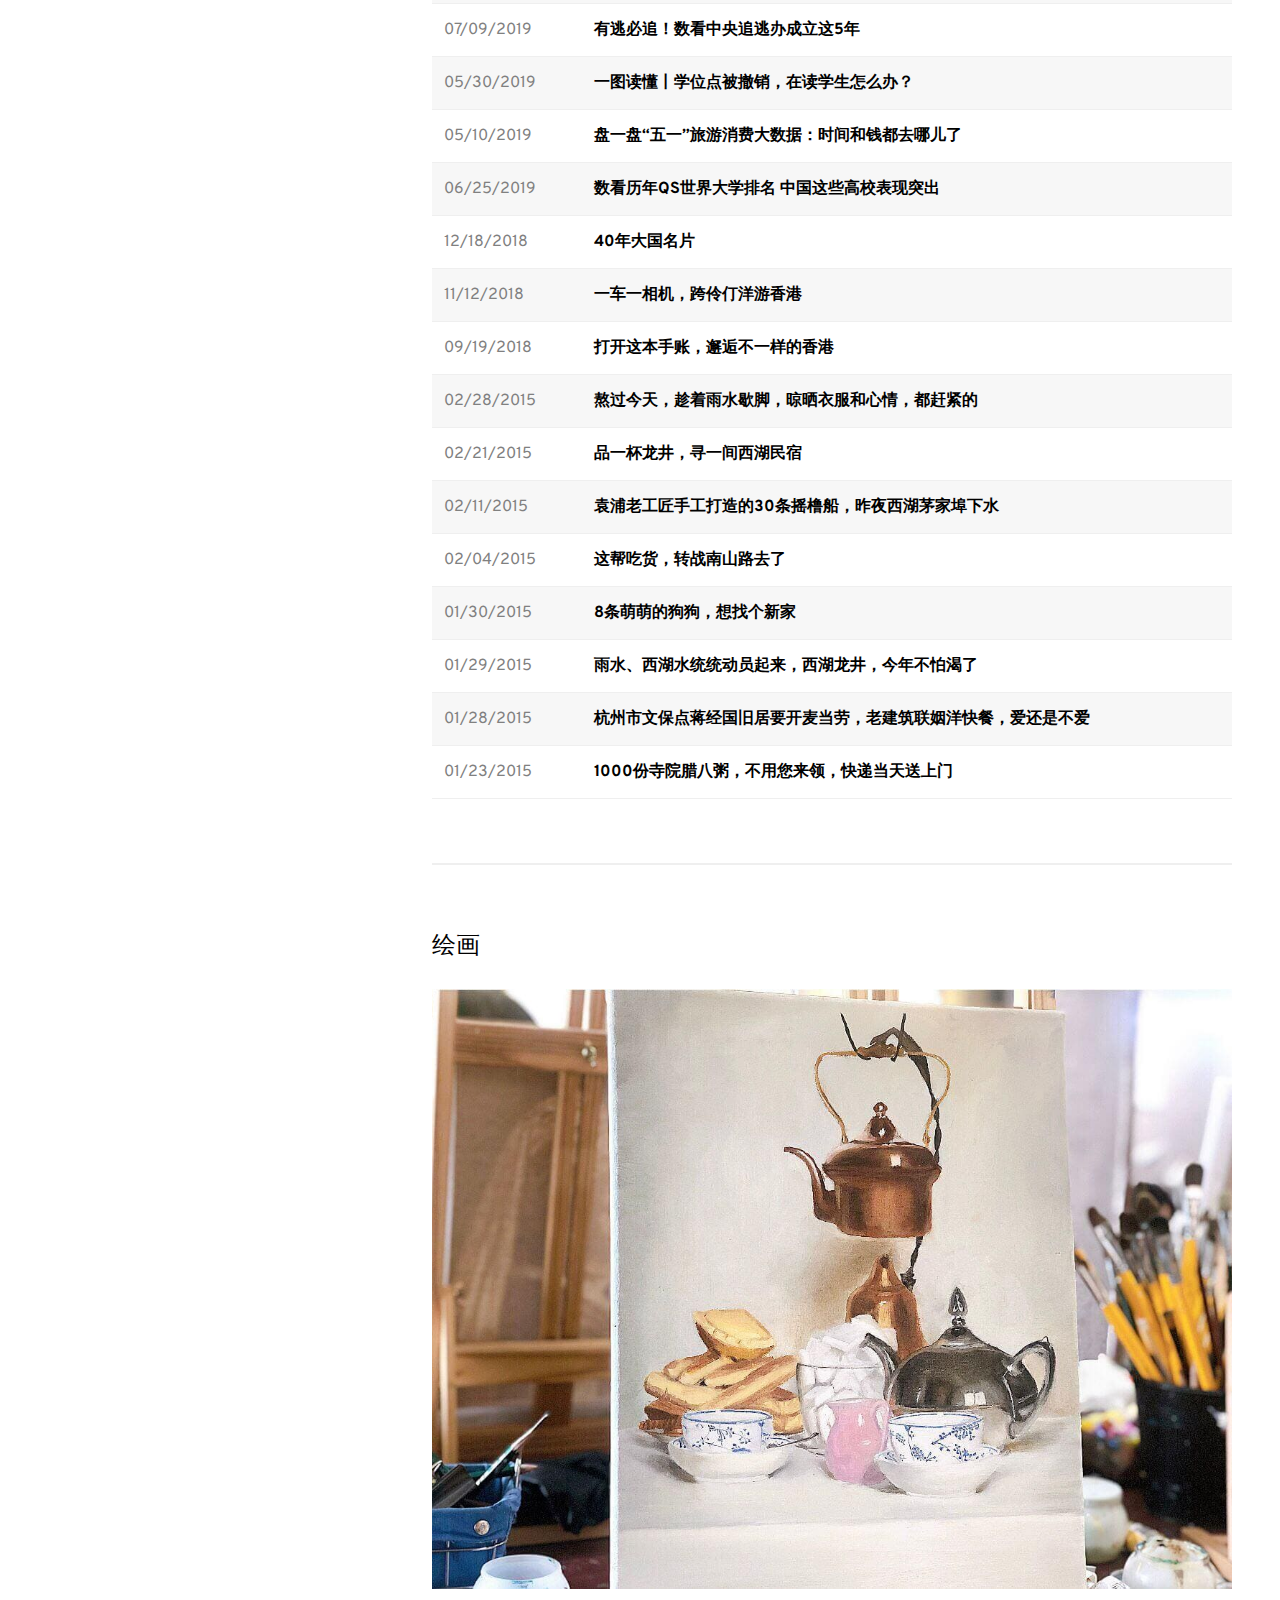
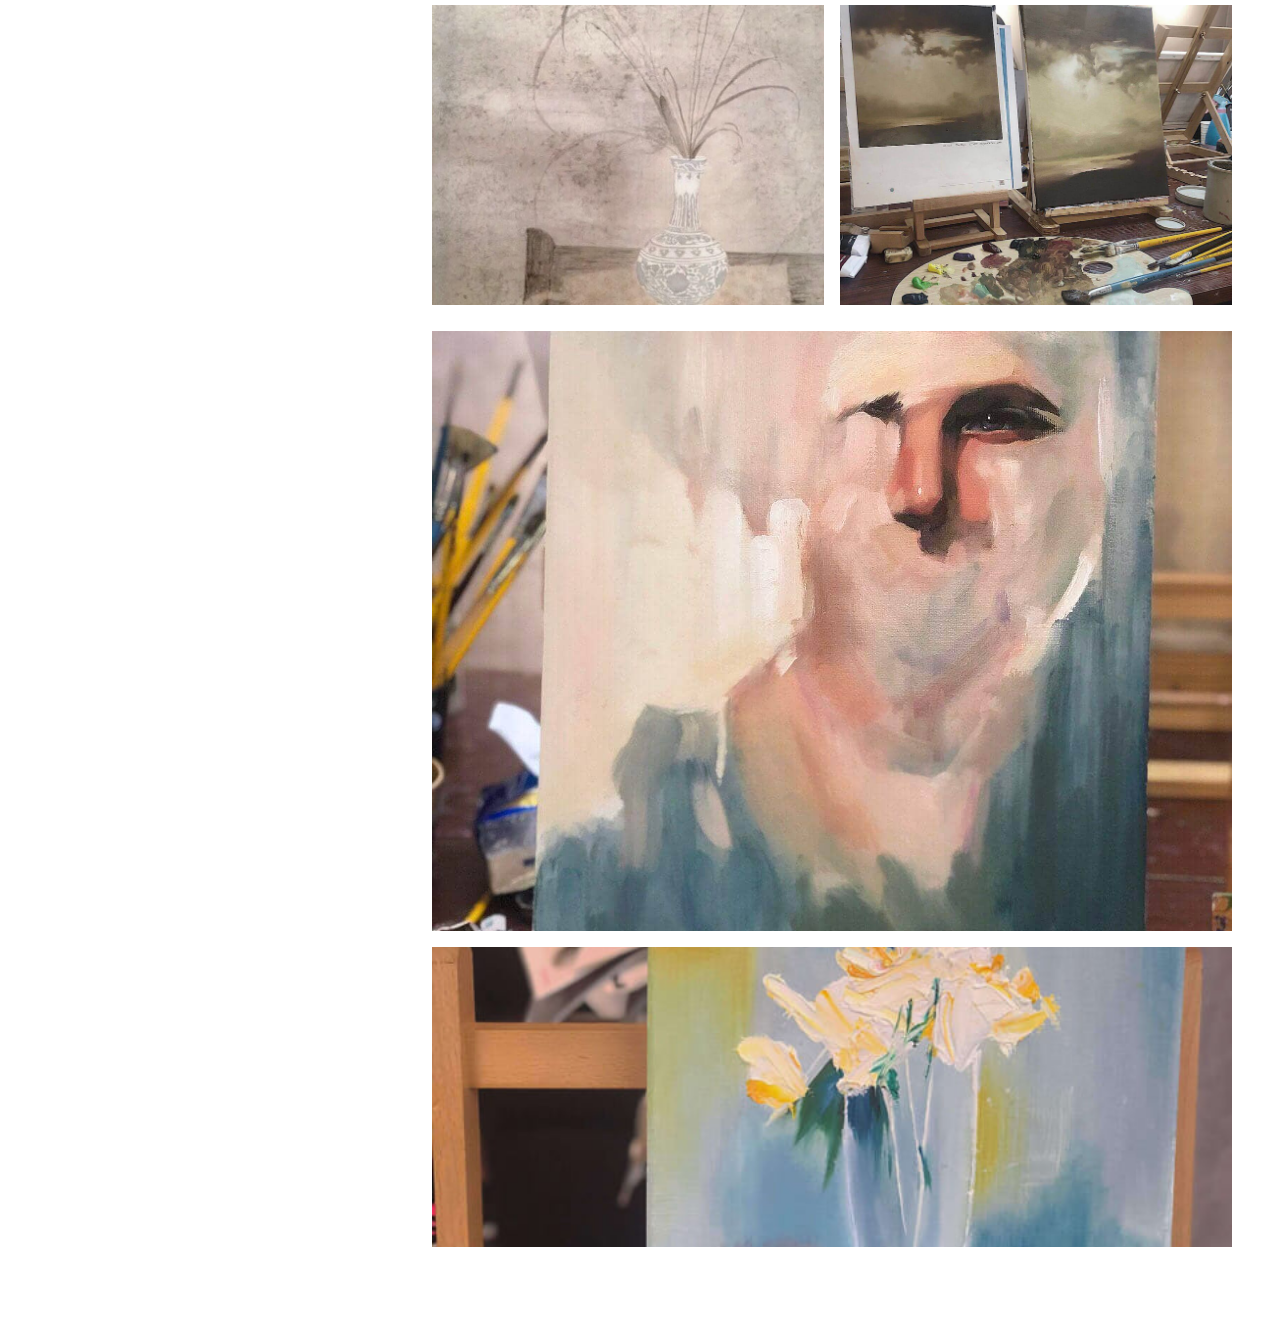
==== commit 8ac19299: "Update index2.html" ====
--- a/index2.html
+++ b/index2.html
@@ -17,8 +17,8 @@
 					<h1> 陈 伸 </h1>
 						<p>数据新闻记者</p>
 						<ul >
-							<li><a href="#two" > 数据可视化 </a></li>
-							<li><a href="#three" > 音频 </a></li>
+							<li><a href="#two" > 可视化交互页面 </a></li>
+							<li><a href="#three" > 可视化音频/音频 </a></li>
 							<li><a href="#four" > 发表作品 </a></li>
 							<li><a href="#five"> 绘画 </a></li>
 						</ul>
@@ -36,14 +36,14 @@
 
 				<!-- Two -->
 					<section id="two">
-						<h2>数据可视化</h2>
+						<h2>可视化交互页面</h2>
 						<p>数据可视化是我日常的主要工作，D3.js是我通常使用的工具，目前我正在研究three.js </p>
 
 
 						<div class="row">
 							
 							<article class="col-12 col-12-xsmall work-item">
-								<a href="http://fms.news.cn/swf/2020_sjxw/2_1_xgyq/index.html" target="_Blank" class="image fit thumb" ><img style="height:600px" src="images/thumbs/bainian.png"/></a>
+								<a href="http://www.xinhuanet.com/datanews/ssp.htm" target="_Blank" class="image fit thumb" ><img style="height:600px" src="images/thumbs/bainian.png"/></a>
 								<h3 class='sub_title'>数百年项目</h3>
 								<div id='subhead'><p>可视化系列视频</p></div>
 								<p>
@@ -189,7 +189,7 @@
 
 					<!-- Three -->
 						<section id="three">
-							<h2>音频</h2>
+							<h2>可视化音频/音频</h2>
 							<div class="row">
 								<article class="col-6 col-12-xsmall work-item">
 									<a href="https://pan.baidu.com/s/1smZmDOD" class="image fit thumb" target="_blank"><img src="images/thumbs/video1.jpg" alt="Link to work" /></a>
@@ -211,6 +211,24 @@
 									<h3 class='sub_title'>病毒斗士2</h3>
 									<p>中国疫苗8-bit手绘动画项目</p>
 								</article>
+								<article class="col-6 col-12-xsmall work-item">
+									<a href="http://www.xinhuanet.com/video/sjxw/2021-02/23/c_1211037340.htm" class="image fit thumb" target="_blank"><img src="images/thumbs/tuopin.png" alt="Link to work" /></a>
+									<h3 class='sub_title'>【数·百年】摆脱贫困 中国这样走过</h3>
+									<p>中国实现脱贫的可视化展现</p>
+								</article>
+							    <article class="col-6 col-12-xsmall work-item">
+									<a href="http://www.xinhuanet.com/video/sjxw/2020-12/31/c_1210959013.htm" class="image fit thumb" target="_blank"><img src="images/thumbs/shidatiyu.png" alt="Link to work" /></a>
+									<h3 class='sub_title'>2020新华社体育十大新闻</h3>								
+								</article>
+								<article class="col-6 col-12-xsmall work-item">
+									<a href="http://www.xinhuanet.com/video/sjxw/2020-12/31/c_1210959006.htm" class="image fit thumb" target="_blank"><img src="images/thumbs/shidaguonei.png" alt="Link to work" /></a>
+									<h3 class='sub_title'>2020新华社国内十大新闻</h3>						
+								</article>
+								<article class="col-6 col-12-xsmall work-item">
+									<a href="http://www.xinhuanet.com/video/sjxw/2020-12/31/c_1210958990.htm" class="image fit thumb" target="_blank"><img src="images/thumbs/shidaguoji.png" alt="Link to work" /></a>
+									<h3 class='sub_title'>2020新华社国际十大新闻</h3>					
+								</article>
+								
 							</div>
 
 						</section>
